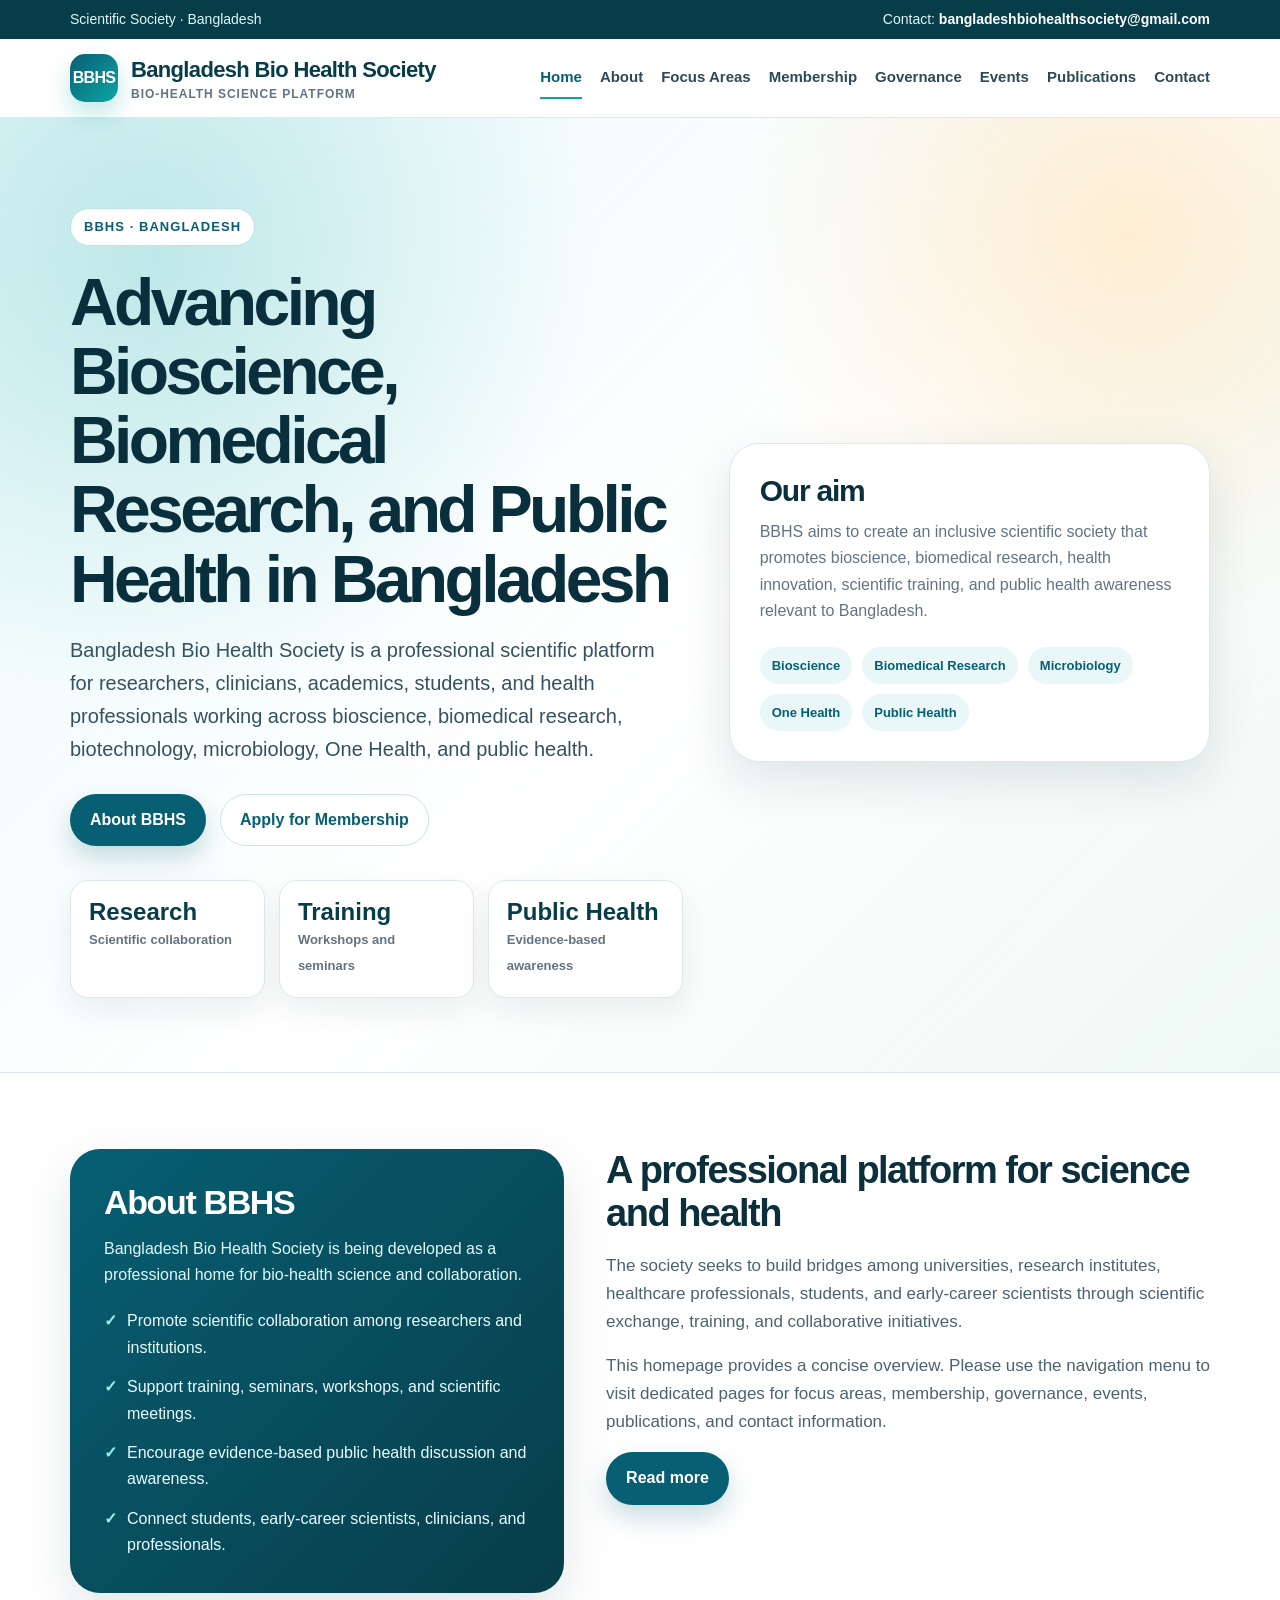
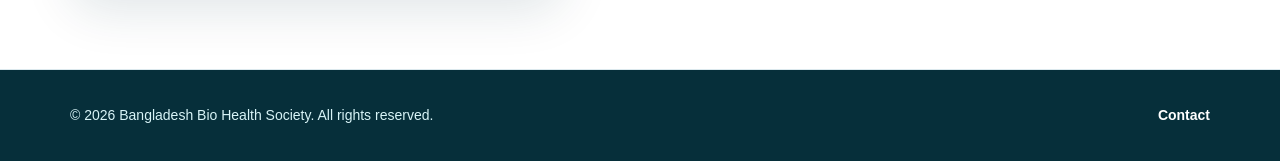
==== index.html @ dd55feea "Update index.html" ====
<!doctype html>
<html lang="en">
<head>
  <meta charset="utf-8">
  <meta name="viewport" content="width=device-width, initial-scale=1">
  <meta name="google-site-verification" content="JIqV328DRq_LT47KMx-2oBVfChodqlxEiTCil3zM54I" />
  <title>Bangladesh Bio Health Society | BBHS</title>
  <meta name="description" content="Official website of Bangladesh Bio Health Society.">
  <link rel="canonical" href="https://www.bangladeshbiohealthsociety.org/">
  <link rel="stylesheet" href="style.css">
</head>
<body>
<div class="topbar">
  <div class="container">
    <div>Scientific Society · Bangladesh</div>
    <div>Contact: <a href="mailto:bangladeshbiohealthsociety@gmail.com">bangladeshbiohealthsociety@gmail.com</a></div>
  </div>
</div>
<header class="site-header">
  <div class="container nav">
    <a class="brand" href="index.html" aria-label="Bangladesh Bio Health Society home">
      <span class="brand-mark">BBHS</span>
      <span>Bangladesh Bio Health Society <small>Bio-health science platform</small></span>
    </a>
    <nav class="menu" aria-label="Main navigation">
      <a class="active" href="index.html">Home</a>
<a class="" href="about.html">About</a>
<a class="" href="focus.html">Focus Areas</a>
<a class="" href="membership.html">Membership</a>
<a class="" href="governance.html">Governance</a>
<a class="" href="events.html">Events</a>
<a class="" href="publications.html">Publications</a>
<a class="" href="contact.html">Contact</a>
    </nav>
  </div>
</header>
<main>
  <section class="hero">
    <div class="container hero-grid">
      <div>
        <span class="eyebrow">BBHS · Bangladesh</span>
        <h1>Advancing Bioscience, Biomedical Research, and Public Health in Bangladesh</h1>
        <p class="lead">Bangladesh Bio Health Society is a professional scientific platform for researchers, clinicians, academics, students, and health professionals working across bioscience, biomedical research, biotechnology, microbiology, One Health, and public health.</p>
        <div class="btn-row">
          <a class="btn btn-primary" href="about.html">About BBHS</a>
          <a class="btn btn-light" href="membership.html">Apply for Membership</a>
        </div>
        <div class="stats">
          <div class="stat"><strong>Research</strong><span>Scientific collaboration</span></div>
          <div class="stat"><strong>Training</strong><span>Workshops and seminars</span></div>
          <div class="stat"><strong>Public Health</strong><span>Evidence-based awareness</span></div>
        </div>
      </div>
      <aside class="hero-card">
        <h2>Our aim</h2>
        <p>BBHS aims to create an inclusive scientific society that promotes bioscience, biomedical research, health innovation, scientific training, and public health awareness relevant to Bangladesh.</p>
        <div class="pill-row">
          <span class="pill">Bioscience</span><span class="pill">Biomedical Research</span><span class="pill">Microbiology</span><span class="pill">One Health</span><span class="pill">Public Health</span>
        </div>
      </aside>
    </div>
  </section>
  <section class="about-band">
    <div class="container about-grid">
      <div class="panel">
        <h2>About BBHS</h2>
        <p>Bangladesh Bio Health Society is being developed as a professional home for bio-health science and collaboration.</p>
        <ul class="checklist">
          <li>Promote scientific collaboration among researchers and institutions.</li>
          <li>Support training, seminars, workshops, and scientific meetings.</li>
          <li>Encourage evidence-based public health discussion and awareness.</li>
          <li>Connect students, early-career scientists, clinicians, and professionals.</li>
        </ul>
      </div>
      <div class="text-block">
        <h2>A professional platform for science and health</h2>
        <p>The society seeks to build bridges among universities, research institutes, healthcare professionals, students, and early-career scientists through scientific exchange, training, and collaborative initiatives.</p>
        <p>This homepage provides a concise overview. Please use the navigation menu to visit dedicated pages for focus areas, membership, governance, events, publications, and contact information.</p>
        <a class="btn btn-primary" href="about.html">Read more</a>
      </div>
    </div>
  </section>
</main>
<footer>
  <div class="container">
    <div>© 2026 Bangladesh Bio Health Society. All rights reserved.</div>
    <div><a href="contact.html">Contact</a></div>
  </div>
</footer>
</body>
</html>
---- style.css ----
/* Bangladesh Bio Health Society website */
:root{
  --primary:#075f73;
  --primary-dark:#073d49;
  --secondary:#0ea5a4;
  --accent:#f59e0b;
  --ink:#102333;
  --muted:#617483;
  --bg:#f5fafb;
  --white:#ffffff;
  --line:#dbe8ed;
  --shadow:0 18px 50px rgba(8,51,68,.12);
  --radius:22px;
}
*{box-sizing:border-box}
html{scroll-behavior:smooth}
body{
  margin:0;
  font-family:Arial, Helvetica, sans-serif;
  color:var(--ink);
  background:var(--bg);
  line-height:1.65;
}
a{color:inherit;text-decoration:none}
.container{width:min(1140px, calc(100% - 40px));margin:0 auto}
.topbar{background:var(--primary-dark);color:#dff8fa;padding:8px 0;font-size:14px}
.topbar .container{display:flex;justify-content:space-between;gap:16px;flex-wrap:wrap;align-items:center}
.topbar a{color:#fff;font-weight:700}
.site-header{position:sticky;top:0;z-index:20;background:rgba(255,255,255,.96);border-bottom:1px solid var(--line);backdrop-filter:blur(12px)}
.nav{min-height:78px;display:flex;align-items:center;justify-content:space-between;gap:22px}
.brand{display:flex;align-items:center;gap:13px;color:var(--primary-dark);font-weight:900;letter-spacing:-.03em;font-size:22px}
.brand-mark{width:48px;height:48px;border-radius:15px;background:linear-gradient(135deg,var(--primary),var(--secondary));color:#fff;display:grid;place-items:center;font-size:16px;box-shadow:0 12px 25px rgba(14,165,164,.26)}
.brand small{display:block;color:var(--muted);font-size:12px;text-transform:uppercase;letter-spacing:.08em;margin-top:-3px}
.menu{display:flex;gap:18px;font-weight:700;font-size:15px;color:#2d4a57;align-items:center;flex-wrap:wrap}
.menu a{padding:8px 0;border-bottom:2px solid transparent}
.menu a:hover,.menu a.active{color:var(--primary);border-color:var(--secondary)}
.hero{
  background:radial-gradient(circle at 12% 15%, rgba(14,165,164,.22), transparent 32%),
             radial-gradient(circle at 88% 12%, rgba(245,158,11,.18), transparent 28%),
             linear-gradient(135deg,#eaf9fb 0%, #ffffff 54%, #eef9f5 100%);
  padding:90px 0 74px;overflow:hidden
}
.hero-grid{display:grid;grid-template-columns:1.12fr .88fr;gap:46px;align-items:center}
.eyebrow{display:inline-flex;align-items:center;gap:8px;padding:7px 13px;background:#fff;border:1px solid #bde4e7;border-radius:999px;color:var(--primary);font-size:13px;font-weight:900;text-transform:uppercase;letter-spacing:.08em}
h1{margin:22px 0 20px;color:#082f3b;font-size:clamp(40px,5.7vw,66px);line-height:1.05;letter-spacing:-.055em}
.lead{color:#36515f;font-size:20px;max-width:760px;margin:0 0 28px}
.btn-row{display:flex;gap:14px;flex-wrap:wrap;margin-top:26px}
.btn{display:inline-flex;justify-content:center;align-items:center;gap:8px;border-radius:999px;padding:12px 19px;font-weight:900;border:1px solid transparent;transition:.18s ease;cursor:pointer}
.btn-primary{background:var(--primary);color:#fff;box-shadow:0 12px 26px rgba(11,95,115,.22)}
.btn-primary:hover{background:var(--primary-dark);transform:translateY(-1px)}
.btn-light{background:#fff;color:var(--primary);border-color:#c8e5eb}
.btn-light:hover{border-color:var(--primary);transform:translateY(-1px)}
.hero-card{background:#fff;border:1px solid var(--line);border-radius:30px;padding:30px;box-shadow:var(--shadow);position:relative}
.hero-card:before{content:"";position:absolute;inset:18px -16px -16px 18px;background:linear-gradient(135deg,rgba(14,165,164,.24),rgba(11,95,115,.08));border-radius:30px;z-index:-1}
.hero-card h2{margin:0 0 10px;color:#0b2f3b;font-size:30px;line-height:1.16;letter-spacing:-.04em}
.hero-card p{color:var(--muted);margin:0}
.stats{display:grid;grid-template-columns:repeat(3,1fr);gap:14px;margin-top:34px}
.stat{background:#fff;border:1px solid var(--line);border-radius:18px;padding:18px;box-shadow:0 12px 30px rgba(8,51,68,.08)}
.stat strong{display:block;color:var(--primary-dark);font-size:24px;line-height:1.1}
.stat span{color:var(--muted);font-size:13px;font-weight:700}
section{padding:76px 0}
.page-hero{background:linear-gradient(135deg,#eaf9fb 0%,#ffffff 62%,#eef9f5 100%);padding:62px 0 52px;border-bottom:1px solid var(--line)}
.page-hero h1{font-size:clamp(36px,5vw,58px);max-width:850px}
.page-hero p{font-size:19px;color:#405967;max-width:830px}
.section-title{max-width:800px;text-align:center;margin:0 auto 38px}
.section-title .label{color:var(--secondary);font-size:13px;font-weight:900;text-transform:uppercase;letter-spacing:.14em}
.section-title h2{color:#0b2f3b;margin:8px 0 12px;font-size:clamp(30px,4vw,46px);line-height:1.14;letter-spacing:-.04em}
.section-title p{color:var(--muted);font-size:18px;margin:0}
.cards{display:grid;grid-template-columns:repeat(3,1fr);gap:22px}
.card{background:#fff;border:1px solid var(--line);border-radius:var(--radius);padding:28px;box-shadow:0 14px 32px rgba(8,51,68,.07)}
.card h3{margin:0 0 10px;color:#0b3a49;font-size:22px}
.card p{color:var(--muted);margin:0 0 14px}
.about-band{background:#fff;border-top:1px solid var(--line);border-bottom:1px solid var(--line)}
.about-grid{display:grid;grid-template-columns:.9fr 1.1fr;gap:42px;align-items:start}
.panel{background:linear-gradient(135deg,var(--primary),var(--primary-dark));color:#fff;border-radius:30px;padding:34px;box-shadow:var(--shadow)}
.panel h2{margin:0 0 14px;font-size:34px;letter-spacing:-.04em;line-height:1.15}
.panel p{color:#e1f7fa;margin:0 0 20px}
.checklist{list-style:none;margin:0;padding:0;display:grid;gap:13px}
.checklist li{color:#eafcff;display:flex;gap:10px;align-items:flex-start}
.checklist li:before{content:"✓";color:#96f2e8;font-weight:900}
.text-block h2{color:#0b2f3b;font-size:38px;line-height:1.15;letter-spacing:-.04em;margin:0 0 16px}
.text-block p{color:#4b6370;font-size:17px;margin:0 0 16px}
.pill-row{display:flex;flex-wrap:wrap;gap:10px;margin-top:22px}
.pill{padding:8px 12px;border-radius:999px;background:#e9f7f8;color:var(--primary);font-weight:900;font-size:13px}
.table-wrap{overflow-x:auto;background:#fff;border:1px solid var(--line);border-radius:var(--radius);box-shadow:0 14px 32px rgba(8,51,68,.06)}
table{width:100%;border-collapse:collapse;min-width:720px}
th,td{text-align:left;padding:16px;border-bottom:1px solid var(--line);vertical-align:top}
th{background:#eef8fa;color:#0b3a49}
tr:last-child td{border-bottom:0}
.notice{background:#fff8e8;border:1px solid #f7d994;border-radius:18px;padding:18px;color:#63440b}
.contact-grid{display:grid;grid-template-columns:1fr 1fr;gap:24px}
.contact-box{background:#fff;border:1px solid var(--line);border-radius:24px;padding:30px;box-shadow:0 12px 28px rgba(8,51,68,.06)}
.contact-box h3{margin:0 0 12px;color:#0b3a49;font-size:24px}
.contact-box p{color:var(--muted);margin:0 0 16px}
.contact-item{padding:14px 0;border-bottom:1px solid var(--line)}
.contact-item:last-child{border-bottom:0}
.contact-item strong{display:block;color:#0b2f3b}
.contact-item span,.contact-item a{color:var(--muted)}
.form-card{background:#fff;border:1px solid var(--line);border-radius:28px;box-shadow:var(--shadow);padding:30px}
.form-grid{display:grid;grid-template-columns:1fr 1fr;gap:18px}
.form-group{display:flex;flex-direction:column;gap:7px}
.form-group.full{grid-column:1 / -1}
label{font-weight:800;color:#0b3a49;font-size:14px}
input,select,textarea{width:100%;border:1px solid #cfe0e6;border-radius:14px;padding:13px 14px;font:inherit;color:var(--ink);background:#fff;outline:none}
input:focus,select:focus,textarea:focus{border-color:var(--secondary);box-shadow:0 0 0 4px rgba(14,165,164,.12)}
textarea{min-height:130px;resize:vertical}
.help-text{font-size:13px;color:var(--muted);margin-top:12px}
footer{background:#062f3a;color:#d8f4f7;padding:34px 0;font-size:14px}
footer .container{display:flex;justify-content:space-between;align-items:center;flex-wrap:wrap;gap:18px}
footer a{color:#fff;font-weight:700}
@media(max-width:980px){.hero-grid,.about-grid,.contact-grid{grid-template-columns:1fr}.cards{grid-template-columns:1fr 1fr}.menu{display:none}}
@media(max-width:640px){.container{width:min(100% - 28px,1140px)}.hero{padding:64px 0 50px}.stats,.cards,.form-grid{grid-template-columns:1fr}.form-group.full{grid-column:auto}h1{font-size:38px}.lead{font-size:17px}}
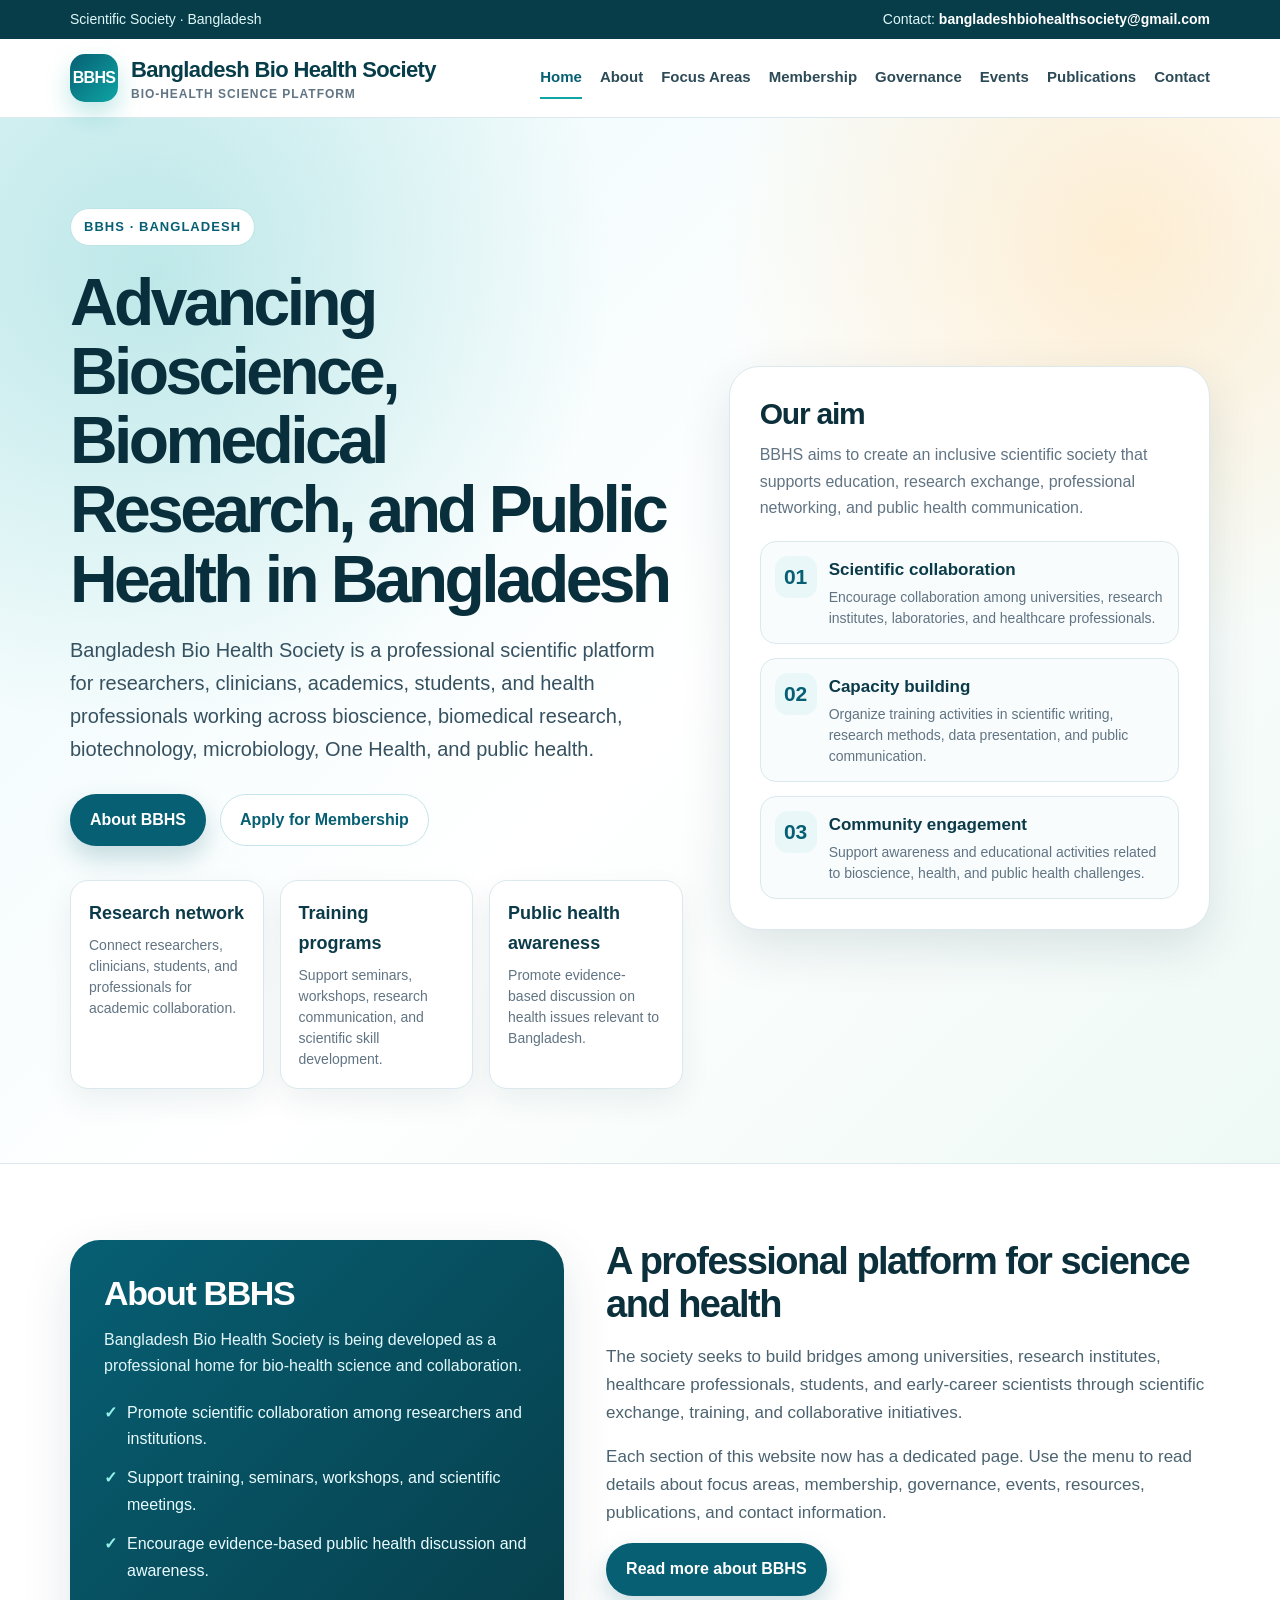
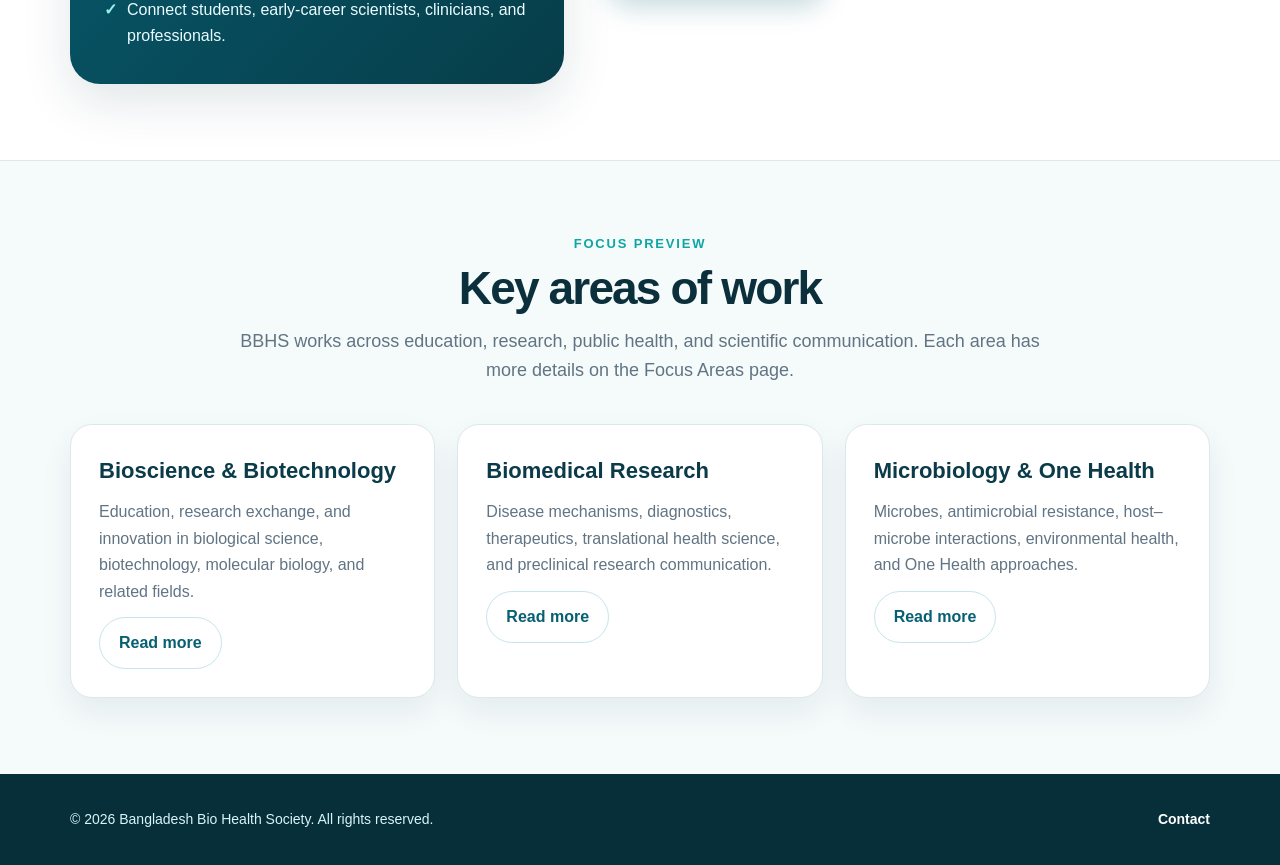
==== commit 2c67ea3d: "Add files via upload" ====
--- a/index.html
+++ b/index.html
@@ -3,7 +3,6 @@
 <head>
   <meta charset="utf-8">
   <meta name="viewport" content="width=device-width, initial-scale=1">
-  <meta name="google-site-verification" content="JIqV328DRq_LT47KMx-2oBVfChodqlxEiTCil3zM54I" />
   <title>Bangladesh Bio Health Society | BBHS</title>
   <meta name="description" content="Official website of Bangladesh Bio Health Society.">
   <link rel="canonical" href="https://www.bangladeshbiohealthsociety.org/">
@@ -45,21 +44,24 @@
           <a class="btn btn-primary" href="about.html">About BBHS</a>
           <a class="btn btn-light" href="membership.html">Apply for Membership</a>
         </div>
-        <div class="stats">
-          <div class="stat"><strong>Research</strong><span>Scientific collaboration</span></div>
-          <div class="stat"><strong>Training</strong><span>Workshops and seminars</span></div>
-          <div class="stat"><strong>Public Health</strong><span>Evidence-based awareness</span></div>
+        <div class="hero-bottom-strip">
+          <div class="mini-card"><h3>Research network</h3><p>Connect researchers, clinicians, students, and professionals for academic collaboration.</p></div>
+          <div class="mini-card"><h3>Training programs</h3><p>Support seminars, workshops, research communication, and scientific skill development.</p></div>
+          <div class="mini-card"><h3>Public health awareness</h3><p>Promote evidence-based discussion on health issues relevant to Bangladesh.</p></div>
         </div>
       </div>
       <aside class="hero-card">
         <h2>Our aim</h2>
-        <p>BBHS aims to create an inclusive scientific society that promotes bioscience, biomedical research, health innovation, scientific training, and public health awareness relevant to Bangladesh.</p>
-        <div class="pill-row">
-          <span class="pill">Bioscience</span><span class="pill">Biomedical Research</span><span class="pill">Microbiology</span><span class="pill">One Health</span><span class="pill">Public Health</span>
+        <p>BBHS aims to create an inclusive scientific society that supports education, research exchange, professional networking, and public health communication.</p>
+        <div class="function-list">
+          <div class="function-item"><div class="function-icon">01</div><div><h3>Scientific collaboration</h3><p>Encourage collaboration among universities, research institutes, laboratories, and healthcare professionals.</p></div></div>
+          <div class="function-item"><div class="function-icon">02</div><div><h3>Capacity building</h3><p>Organize training activities in scientific writing, research methods, data presentation, and public communication.</p></div></div>
+          <div class="function-item"><div class="function-icon">03</div><div><h3>Community engagement</h3><p>Support awareness and educational activities related to bioscience, health, and public health challenges.</p></div></div>
         </div>
       </aside>
     </div>
   </section>
+
   <section class="about-band">
     <div class="container about-grid">
       <div class="panel">
@@ -75,8 +77,23 @@
       <div class="text-block">
         <h2>A professional platform for science and health</h2>
         <p>The society seeks to build bridges among universities, research institutes, healthcare professionals, students, and early-career scientists through scientific exchange, training, and collaborative initiatives.</p>
-        <p>This homepage provides a concise overview. Please use the navigation menu to visit dedicated pages for focus areas, membership, governance, events, publications, and contact information.</p>
-        <a class="btn btn-primary" href="about.html">Read more</a>
+        <p>Each section of this website now has a dedicated page. Use the menu to read details about focus areas, membership, governance, events, resources, publications, and contact information.</p>
+        <a class="btn btn-primary" href="about.html">Read more about BBHS</a>
+      </div>
+    </div>
+  </section>
+
+  <section class="home-focus">
+    <div class="container">
+      <div class="section-title">
+        <div class="label">Focus preview</div>
+        <h2>Key areas of work</h2>
+        <p>BBHS works across education, research, public health, and scientific communication. Each area has more details on the Focus Areas page.</p>
+      </div>
+      <div class="cards">
+        <article class="card"><h3>Bioscience & Biotechnology</h3><p>Education, research exchange, and innovation in biological science, biotechnology, molecular biology, and related fields.</p><a class="btn btn-light" href="focus.html#bioscience">Read more</a></article>
+        <article class="card"><h3>Biomedical Research</h3><p>Disease mechanisms, diagnostics, therapeutics, translational health science, and preclinical research communication.</p><a class="btn btn-light" href="focus.html#biomedical">Read more</a></article>
+        <article class="card"><h3>Microbiology & One Health</h3><p>Microbes, antimicrobial resistance, host–microbe interactions, environmental health, and One Health approaches.</p><a class="btn btn-light" href="focus.html#microbiology">Read more</a></article>
       </div>
     </div>
   </section>
@@ -88,4 +105,4 @@
   </div>
 </footer>
 </body>
-</html>
+</html>
--- a/style.css
+++ b/style.css
@@ -110,3 +110,28 @@
 footer a{color:#fff;font-weight:700}
 @media(max-width:980px){.hero-grid,.about-grid,.contact-grid{grid-template-columns:1fr}.cards{grid-template-columns:1fr 1fr}.menu{display:none}}
 @media(max-width:640px){.container{width:min(100% - 28px,1140px)}.hero{padding:64px 0 50px}.stats,.cards,.form-grid{grid-template-columns:1fr}.form-group.full{grid-column:auto}h1{font-size:38px}.lead{font-size:17px}}
+
+.card a.btn{margin-top:12px;}
+
+
+/* Refined BBHS layout updates */
+.hero-card .function-list{display:grid;gap:14px;margin-top:20px}
+.function-item{display:grid;grid-template-columns:42px 1fr;gap:12px;align-items:start;padding:14px;border:1px solid var(--line);background:#f8fcfd;border-radius:16px}
+.function-icon{width:42px;height:42px;border-radius:13px;display:grid;place-items:center;background:#e9f7f8;color:var(--primary);font-size:21px;font-weight:900}
+.function-item h3{margin:0 0 3px;color:#0b3a49;font-size:17px}
+.function-item p{margin:0;color:var(--muted);font-size:14px;line-height:1.5}
+.home-focus{padding-top:72px}
+.detail-section{background:#fff;border:1px solid var(--line);border-radius:28px;padding:34px;margin-bottom:24px;box-shadow:0 14px 32px rgba(8,51,68,.06)}
+.detail-section h2{margin:0 0 12px;color:#0b2f3b;font-size:32px;line-height:1.15;letter-spacing:-.03em}
+.detail-section p{color:#4b6370;font-size:17px;margin:0 0 14px}
+.detail-list{margin:14px 0 0;padding-left:20px;color:#4b6370}
+.detail-list li{margin:7px 0}
+.card .btn{margin-top:18px}
+.card p:last-of-type{margin-bottom:0}
+.publication-detail-grid{display:grid;grid-template-columns:1fr;gap:24px}
+.journal-note{background:#eef8fa;border:1px solid #cde8ee;border-radius:18px;padding:18px;color:#2f5360}
+.hero-bottom-strip{margin-top:34px;display:grid;grid-template-columns:repeat(3,1fr);gap:16px}
+.hero-bottom-strip .mini-card{background:#fff;border:1px solid var(--line);border-radius:18px;padding:18px;box-shadow:0 12px 30px rgba(8,51,68,.07)}
+.hero-bottom-strip h3{margin:0 0 6px;color:#0b3a49;font-size:18px}
+.hero-bottom-strip p{margin:0;color:var(--muted);font-size:14px;line-height:1.5}
+@media(max-width:900px){.hero-bottom-strip{grid-template-columns:1fr}.function-item{grid-template-columns:1fr}}
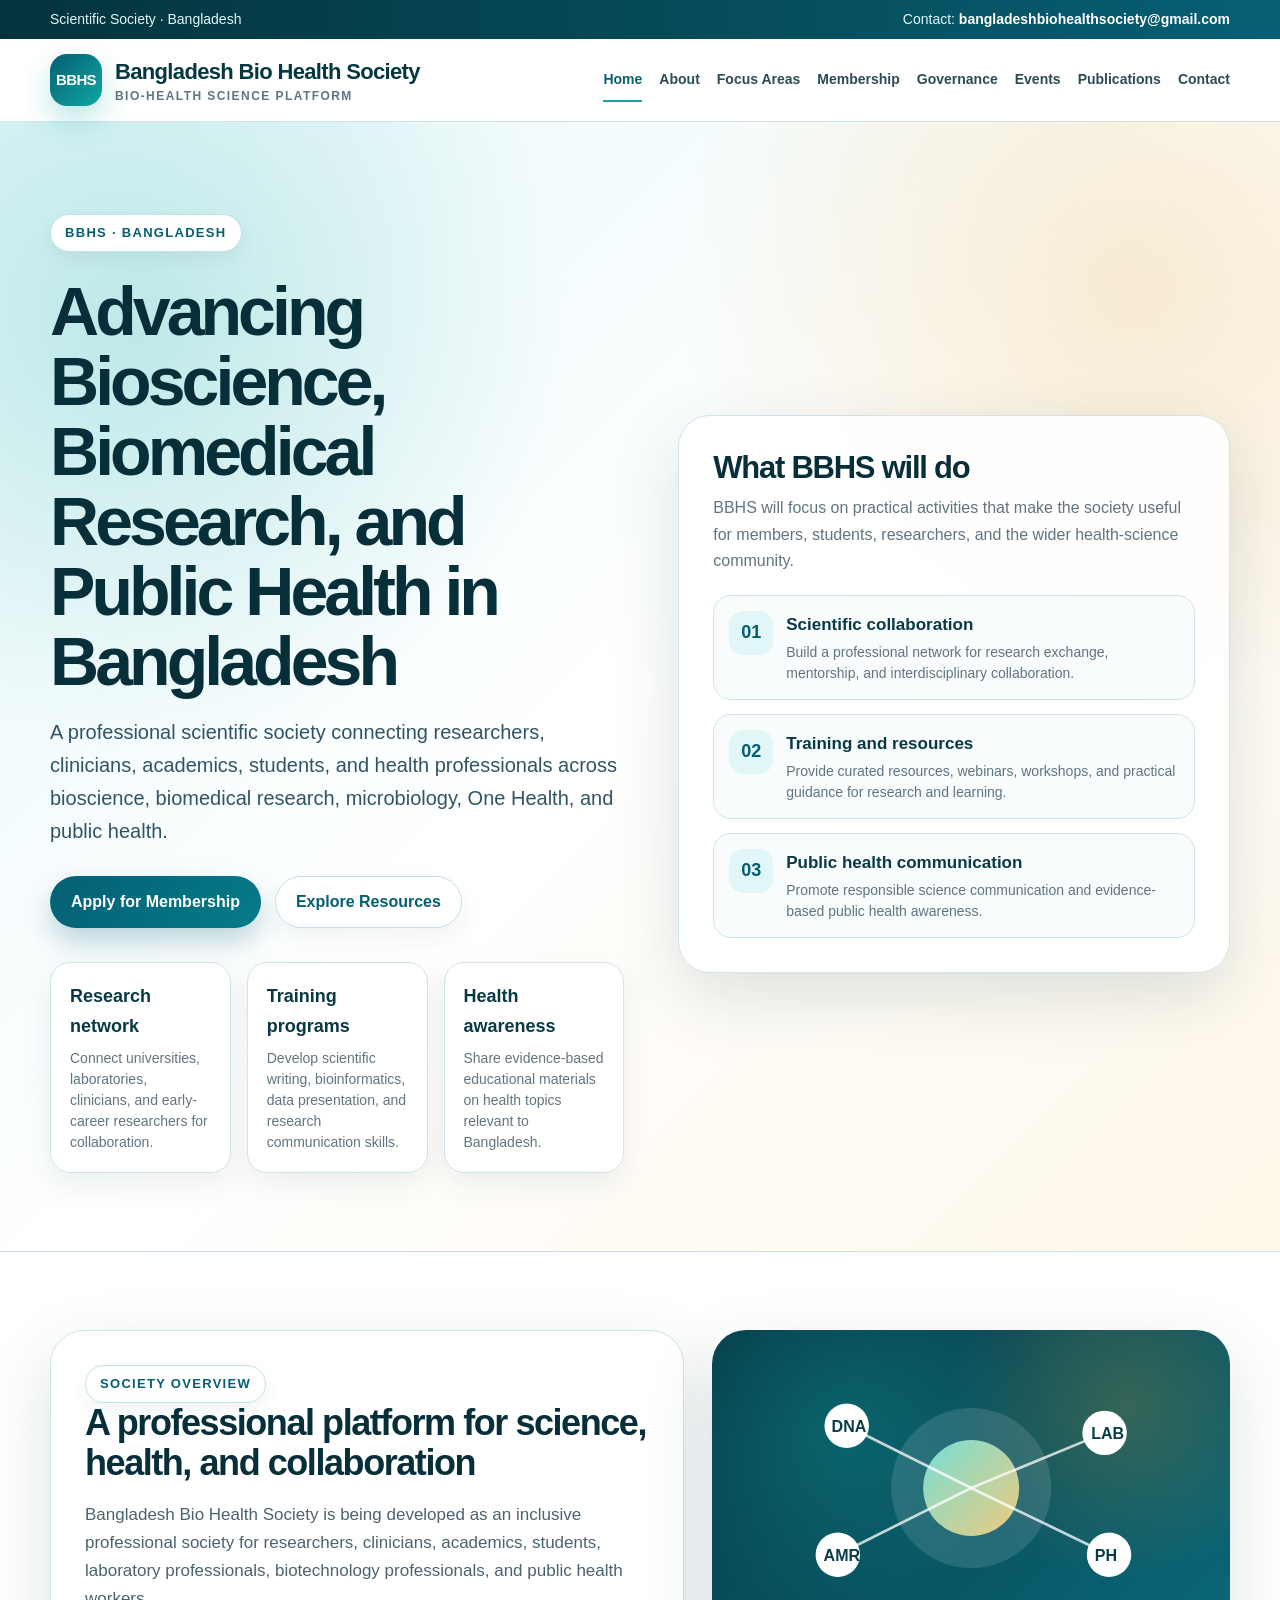
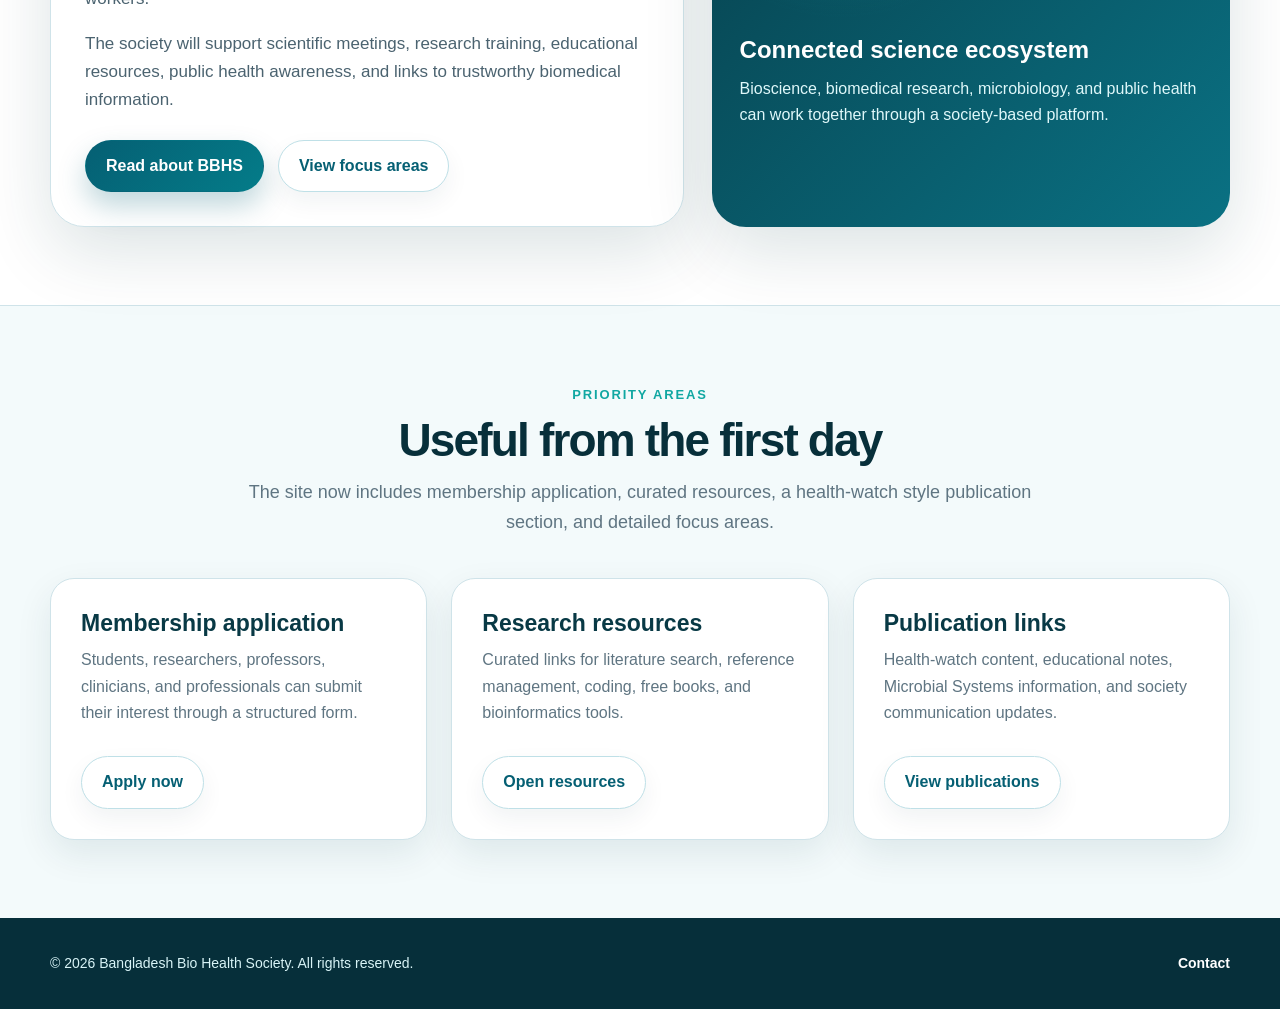
==== commit b5146139: "Add files via upload" ====
--- a/index.html
+++ b/index.html
@@ -39,61 +39,83 @@
       <div>
         <span class="eyebrow">BBHS · Bangladesh</span>
         <h1>Advancing Bioscience, Biomedical Research, and Public Health in Bangladesh</h1>
-        <p class="lead">Bangladesh Bio Health Society is a professional scientific platform for researchers, clinicians, academics, students, and health professionals working across bioscience, biomedical research, biotechnology, microbiology, One Health, and public health.</p>
+        <p class="lead">A professional scientific society connecting researchers, clinicians, academics, students, and health professionals across bioscience, biomedical research, microbiology, One Health, and public health.</p>
         <div class="btn-row">
-          <a class="btn btn-primary" href="about.html">About BBHS</a>
-          <a class="btn btn-light" href="membership.html">Apply for Membership</a>
+          <a class="btn btn-primary" href="membership.html">Apply for Membership</a>
+          <a class="btn btn-light" href="resources.html">Explore Resources</a>
         </div>
         <div class="hero-bottom-strip">
-          <div class="mini-card"><h3>Research network</h3><p>Connect researchers, clinicians, students, and professionals for academic collaboration.</p></div>
-          <div class="mini-card"><h3>Training programs</h3><p>Support seminars, workshops, research communication, and scientific skill development.</p></div>
-          <div class="mini-card"><h3>Public health awareness</h3><p>Promote evidence-based discussion on health issues relevant to Bangladesh.</p></div>
+          <div class="mini-card"><h3>Research network</h3><p>Connect universities, laboratories, clinicians, and early-career researchers for collaboration.</p></div>
+          <div class="mini-card"><h3>Training programs</h3><p>Develop scientific writing, bioinformatics, data presentation, and research communication skills.</p></div>
+          <div class="mini-card"><h3>Health awareness</h3><p>Share evidence-based educational materials on health topics relevant to Bangladesh.</p></div>
         </div>
       </div>
       <aside class="hero-card">
-        <h2>Our aim</h2>
-        <p>BBHS aims to create an inclusive scientific society that supports education, research exchange, professional networking, and public health communication.</p>
+        <h2>What BBHS will do</h2>
+        <p>BBHS will focus on practical activities that make the society useful for members, students, researchers, and the wider health-science community.</p>
         <div class="function-list">
-          <div class="function-item"><div class="function-icon">01</div><div><h3>Scientific collaboration</h3><p>Encourage collaboration among universities, research institutes, laboratories, and healthcare professionals.</p></div></div>
-          <div class="function-item"><div class="function-icon">02</div><div><h3>Capacity building</h3><p>Organize training activities in scientific writing, research methods, data presentation, and public communication.</p></div></div>
-          <div class="function-item"><div class="function-icon">03</div><div><h3>Community engagement</h3><p>Support awareness and educational activities related to bioscience, health, and public health challenges.</p></div></div>
+          <div class="function-item"><div class="function-icon">01</div><div><h3>Scientific collaboration</h3><p>Build a professional network for research exchange, mentorship, and interdisciplinary collaboration.</p></div></div>
+          <div class="function-item"><div class="function-icon">02</div><div><h3>Training and resources</h3><p>Provide curated resources, webinars, workshops, and practical guidance for research and learning.</p></div></div>
+          <div class="function-item"><div class="function-icon">03</div><div><h3>Public health communication</h3><p>Promote responsible science communication and evidence-based public health awareness.</p></div></div>
         </div>
       </aside>
     </div>
   </section>
 
   <section class="about-band">
-    <div class="container about-grid">
-      <div class="panel">
-        <h2>About BBHS</h2>
-        <p>Bangladesh Bio Health Society is being developed as a professional home for bio-health science and collaboration.</p>
-        <ul class="checklist">
-          <li>Promote scientific collaboration among researchers and institutions.</li>
-          <li>Support training, seminars, workshops, and scientific meetings.</li>
-          <li>Encourage evidence-based public health discussion and awareness.</li>
-          <li>Connect students, early-career scientists, clinicians, and professionals.</li>
-        </ul>
+    <div class="container feature-grid">
+      <div class="feature-card">
+        <span class="eyebrow">Society overview</span>
+        <h2>A professional platform for science, health, and collaboration</h2>
+        <p>Bangladesh Bio Health Society is being developed as an inclusive professional society for researchers, clinicians, academics, students, laboratory professionals, biotechnology professionals, and public health workers.</p>
+        <p>The society will support scientific meetings, research training, educational resources, public health awareness, and links to trustworthy biomedical information.</p>
+        <div class="btn-row">
+          <a class="btn btn-primary" href="about.html">Read about BBHS</a>
+          <a class="btn btn-light" href="focus.html">View focus areas</a>
+        </div>
       </div>
-      <div class="text-block">
-        <h2>A professional platform for science and health</h2>
-        <p>The society seeks to build bridges among universities, research institutes, healthcare professionals, students, and early-career scientists through scientific exchange, training, and collaborative initiatives.</p>
-        <p>Each section of this website now has a dedicated page. Use the menu to read details about focus areas, membership, governance, events, resources, publications, and contact information.</p>
-        <a class="btn btn-primary" href="about.html">Read more about BBHS</a>
+      <div class="visual-card" aria-label="Scientific illustration">
+        <svg viewBox="0 0 520 280" role="img" aria-label="Scientific network illustration">
+          <defs>
+            <linearGradient id="g1" x1="0" x2="1" y1="0" y2="1">
+              <stop offset="0%" stop-color="#7de8df"/>
+              <stop offset="100%" stop-color="#ffd37d"/>
+            </linearGradient>
+          </defs>
+          <circle cx="260" cy="140" r="90" fill="rgba(255,255,255,.12)"/>
+          <circle cx="260" cy="140" r="54" fill="url(#g1)" opacity=".92"/>
+          <g stroke="rgba(255,255,255,.75)" stroke-width="3">
+            <line x1="260" y1="140" x2="120" y2="70"/>
+            <line x1="260" y1="140" x2="410" y2="78"/>
+            <line x1="260" y1="140" x2="110" y2="215"/>
+            <line x1="260" y1="140" x2="415" y2="215"/>
+          </g>
+          <g fill="#ffffff">
+            <circle cx="120" cy="70" r="25"/><circle cx="410" cy="78" r="25"/>
+            <circle cx="110" cy="215" r="25"/><circle cx="415" cy="215" r="25"/>
+          </g>
+          <g fill="#073d49" font-family="Arial" font-weight="700" font-size="18">
+            <text x="103" y="77">DNA</text><text x="395" y="85">LAB</text>
+            <text x="94" y="222">AMR</text><text x="399" y="222">PH</text>
+          </g>
+        </svg>
+        <h3>Connected science ecosystem</h3>
+        <p>Bioscience, biomedical research, microbiology, and public health can work together through a society-based platform.</p>
       </div>
     </div>
   </section>
 
-  <section class="home-focus">
+  <section>
     <div class="container">
       <div class="section-title">
-        <div class="label">Focus preview</div>
-        <h2>Key areas of work</h2>
-        <p>BBHS works across education, research, public health, and scientific communication. Each area has more details on the Focus Areas page.</p>
+        <div class="label">Priority areas</div>
+        <h2>Useful from the first day</h2>
+        <p>The site now includes membership application, curated resources, a health-watch style publication section, and detailed focus areas.</p>
       </div>
       <div class="cards">
-        <article class="card"><h3>Bioscience & Biotechnology</h3><p>Education, research exchange, and innovation in biological science, biotechnology, molecular biology, and related fields.</p><a class="btn btn-light" href="focus.html#bioscience">Read more</a></article>
-        <article class="card"><h3>Biomedical Research</h3><p>Disease mechanisms, diagnostics, therapeutics, translational health science, and preclinical research communication.</p><a class="btn btn-light" href="focus.html#biomedical">Read more</a></article>
-        <article class="card"><h3>Microbiology & One Health</h3><p>Microbes, antimicrobial resistance, host–microbe interactions, environmental health, and One Health approaches.</p><a class="btn btn-light" href="focus.html#microbiology">Read more</a></article>
+        <article class="card"><h3>Membership application</h3><p>Students, researchers, professors, clinicians, and professionals can submit their interest through a structured form.</p><a class="btn btn-light" href="membership.html">Apply now</a></article>
+        <article class="card"><h3>Research resources</h3><p>Curated links for literature search, reference management, coding, free books, and bioinformatics tools.</p><a class="btn btn-light" href="resources.html">Open resources</a></article>
+        <article class="card"><h3>Publication links</h3><p>Health-watch content, educational notes, Microbial Systems information, and society communication updates.</p><a class="btn btn-light" href="publications.html">View publications</a></article>
       </div>
     </div>
   </section>
--- a/style.css
+++ b/style.css
@@ -1,16 +1,22 @@
-/* Bangladesh Bio Health Society website */
+/* Bangladesh Bio Health Society - Premium website system */
 :root{
-  --primary:#075f73;
-  --primary-dark:#073d49;
-  --secondary:#0ea5a4;
-  --accent:#f59e0b;
-  --ink:#102333;
-  --muted:#617483;
-  --bg:#f5fafb;
+  --primary:#055f73;
+  --primary-2:#047c89;
+  --primary-dark:#053742;
+  --secondary:#10a7a2;
+  --teal-soft:#e8f8f8;
+  --gold:#d89b24;
+  --gold-soft:#fff4dc;
+  --ink:#072f3a;
+  --ink-2:#173f4c;
+  --muted:#5f7582;
+  --bg:#f3fafb;
   --white:#ffffff;
-  --line:#dbe8ed;
-  --shadow:0 18px 50px rgba(8,51,68,.12);
-  --radius:22px;
+  --line:#cfe3e9;
+  --line-soft:#e7f0f3;
+  --shadow:0 24px 70px rgba(5,55,66,.14);
+  --shadow-soft:0 14px 36px rgba(5,55,66,.09);
+  --radius:24px;
 }
 *{box-sizing:border-box}
 html{scroll-behavior:smooth}
@@ -20,83 +26,158 @@
   color:var(--ink);
   background:var(--bg);
   line-height:1.65;
+  text-rendering:optimizeLegibility;
 }
 a{color:inherit;text-decoration:none}
-.container{width:min(1140px, calc(100% - 40px));margin:0 auto}
-.topbar{background:var(--primary-dark);color:#dff8fa;padding:8px 0;font-size:14px}
+.container{width:min(1180px, calc(100% - 42px));margin:0 auto}
+.topbar{
+  background:linear-gradient(90deg,#04333d,#075f73);
+  color:#dff8fa;
+  padding:8px 0;
+  font-size:14px;
+}
 .topbar .container{display:flex;justify-content:space-between;gap:16px;flex-wrap:wrap;align-items:center}
-.topbar a{color:#fff;font-weight:700}
-.site-header{position:sticky;top:0;z-index:20;background:rgba(255,255,255,.96);border-bottom:1px solid var(--line);backdrop-filter:blur(12px)}
-.nav{min-height:78px;display:flex;align-items:center;justify-content:space-between;gap:22px}
+.topbar a{color:#fff;font-weight:800}
+.site-header{
+  position:sticky;
+  top:0;
+  z-index:20;
+  background:rgba(255,255,255,.97);
+  border-bottom:1px solid var(--line);
+  backdrop-filter:blur(16px);
+}
+.nav{min-height:82px;display:flex;align-items:center;justify-content:space-between;gap:22px}
 .brand{display:flex;align-items:center;gap:13px;color:var(--primary-dark);font-weight:900;letter-spacing:-.03em;font-size:22px}
-.brand-mark{width:48px;height:48px;border-radius:15px;background:linear-gradient(135deg,var(--primary),var(--secondary));color:#fff;display:grid;place-items:center;font-size:16px;box-shadow:0 12px 25px rgba(14,165,164,.26)}
-.brand small{display:block;color:var(--muted);font-size:12px;text-transform:uppercase;letter-spacing:.08em;margin-top:-3px}
-.menu{display:flex;gap:18px;font-weight:700;font-size:15px;color:#2d4a57;align-items:center;flex-wrap:wrap}
-.menu a{padding:8px 0;border-bottom:2px solid transparent}
+.brand-mark{
+  width:52px;height:52px;border-radius:17px;
+  background:linear-gradient(135deg,var(--primary),var(--secondary));
+  color:#fff;display:grid;place-items:center;font-size:15px;
+  box-shadow:0 14px 30px rgba(16,167,162,.28);
+}
+.brand small{display:block;color:var(--muted);font-size:12px;text-transform:uppercase;letter-spacing:.12em;margin-top:-3px}
+.menu{display:flex;gap:17px;font-weight:800;font-size:14px;color:#2b4b58;align-items:center;flex-wrap:wrap}
+.menu a{padding:9px 0;border-bottom:2px solid transparent}
 .menu a:hover,.menu a.active{color:var(--primary);border-color:var(--secondary)}
 .hero{
-  background:radial-gradient(circle at 12% 15%, rgba(14,165,164,.22), transparent 32%),
-             radial-gradient(circle at 88% 12%, rgba(245,158,11,.18), transparent 28%),
-             linear-gradient(135deg,#eaf9fb 0%, #ffffff 54%, #eef9f5 100%);
-  padding:90px 0 74px;overflow:hidden
-}
-.hero-grid{display:grid;grid-template-columns:1.12fr .88fr;gap:46px;align-items:center}
-.eyebrow{display:inline-flex;align-items:center;gap:8px;padding:7px 13px;background:#fff;border:1px solid #bde4e7;border-radius:999px;color:var(--primary);font-size:13px;font-weight:900;text-transform:uppercase;letter-spacing:.08em}
-h1{margin:22px 0 20px;color:#082f3b;font-size:clamp(40px,5.7vw,66px);line-height:1.05;letter-spacing:-.055em}
-.lead{color:#36515f;font-size:20px;max-width:760px;margin:0 0 28px}
+  background:
+    radial-gradient(circle at 11% 18%, rgba(16,167,162,.22), transparent 29%),
+    radial-gradient(circle at 88% 14%, rgba(216,155,36,.20), transparent 30%),
+    linear-gradient(135deg,#e7f8fa 0%, #ffffff 50%, #fff8ea 100%);
+  padding:92px 0 78px;
+  overflow:hidden;
+}
+.hero-grid{display:grid;grid-template-columns:1.02fr .98fr;gap:54px;align-items:center}
+.eyebrow{
+  display:inline-flex;align-items:center;gap:8px;padding:7px 14px;background:#fff;
+  border:1px solid #bde5e8;border-radius:999px;color:var(--primary);
+  font-size:13px;font-weight:900;text-transform:uppercase;letter-spacing:.1em;
+  box-shadow:0 8px 18px rgba(5,55,66,.06);
+}
+h1{margin:24px 0 20px;color:var(--ink);font-size:clamp(42px,5.6vw,68px);line-height:1.03;letter-spacing:-.058em}
+.lead{color:#315464;font-size:20px;max-width:760px;margin:0 0 28px}
 .btn-row{display:flex;gap:14px;flex-wrap:wrap;margin-top:26px}
-.btn{display:inline-flex;justify-content:center;align-items:center;gap:8px;border-radius:999px;padding:12px 19px;font-weight:900;border:1px solid transparent;transition:.18s ease;cursor:pointer}
-.btn-primary{background:var(--primary);color:#fff;box-shadow:0 12px 26px rgba(11,95,115,.22)}
-.btn-primary:hover{background:var(--primary-dark);transform:translateY(-1px)}
-.btn-light{background:#fff;color:var(--primary);border-color:#c8e5eb}
+.btn{
+  display:inline-flex;justify-content:center;align-items:center;gap:8px;border-radius:999px;
+  padding:12px 20px;font-weight:900;border:1px solid transparent;transition:.18s ease;cursor:pointer;
+}
+.btn-primary{background:linear-gradient(135deg,var(--primary),var(--primary-2));color:#fff;box-shadow:0 14px 28px rgba(5,95,115,.25)}
+.btn-primary:hover{background:linear-gradient(135deg,var(--primary-dark),var(--primary));transform:translateY(-1px)}
+.btn-light{background:#fff;color:var(--primary);border-color:#bfe0e7;box-shadow:0 10px 24px rgba(5,55,66,.06)}
 .btn-light:hover{border-color:var(--primary);transform:translateY(-1px)}
-.hero-card{background:#fff;border:1px solid var(--line);border-radius:30px;padding:30px;box-shadow:var(--shadow);position:relative}
-.hero-card:before{content:"";position:absolute;inset:18px -16px -16px 18px;background:linear-gradient(135deg,rgba(14,165,164,.24),rgba(11,95,115,.08));border-radius:30px;z-index:-1}
-.hero-card h2{margin:0 0 10px;color:#0b2f3b;font-size:30px;line-height:1.16;letter-spacing:-.04em}
+.hero-card{
+  background:rgba(255,255,255,.92);
+  border:1px solid var(--line);
+  border-radius:32px;
+  padding:34px;
+  box-shadow:var(--shadow);
+  position:relative;
+}
+.hero-card:before{
+  content:"";
+  position:absolute;
+  inset:18px -18px -18px 18px;
+  background:linear-gradient(135deg,rgba(16,167,162,.24),rgba(216,155,36,.12));
+  border-radius:32px;
+  z-index:-1;
+}
+.hero-card h2{margin:0 0 10px;color:var(--ink);font-size:31px;line-height:1.15;letter-spacing:-.04em}
 .hero-card p{color:var(--muted);margin:0}
-.stats{display:grid;grid-template-columns:repeat(3,1fr);gap:14px;margin-top:34px}
-.stat{background:#fff;border:1px solid var(--line);border-radius:18px;padding:18px;box-shadow:0 12px 30px rgba(8,51,68,.08)}
-.stat strong{display:block;color:var(--primary-dark);font-size:24px;line-height:1.1}
-.stat span{color:var(--muted);font-size:13px;font-weight:700}
-section{padding:76px 0}
-.page-hero{background:linear-gradient(135deg,#eaf9fb 0%,#ffffff 62%,#eef9f5 100%);padding:62px 0 52px;border-bottom:1px solid var(--line)}
-.page-hero h1{font-size:clamp(36px,5vw,58px);max-width:850px}
-.page-hero p{font-size:19px;color:#405967;max-width:830px}
-.section-title{max-width:800px;text-align:center;margin:0 auto 38px}
+.function-list{display:grid;gap:14px;margin-top:20px}
+.function-item{
+  display:grid;grid-template-columns:44px 1fr;gap:13px;align-items:start;
+  padding:15px;border:1px solid var(--line);background:#f8fcfd;border-radius:18px;
+}
+.function-icon{
+  width:44px;height:44px;border-radius:14px;display:grid;place-items:center;
+  background:#e1f6f6;color:var(--primary);font-size:18px;font-weight:900;
+}
+.function-item h3{margin:0 0 3px;color:#083945;font-size:17px}
+.function-item p{margin:0;color:var(--muted);font-size:14px;line-height:1.5}
+.hero-bottom-strip{margin-top:34px;display:grid;grid-template-columns:repeat(3,1fr);gap:16px}
+.mini-card{
+  background:rgba(255,255,255,.88);border:1px solid var(--line);border-radius:20px;padding:19px;
+  box-shadow:0 12px 30px rgba(5,55,66,.08);
+}
+.mini-card h3{margin:0 0 7px;color:#083945;font-size:18px}
+.mini-card p{margin:0;color:var(--muted);font-size:14px;line-height:1.5}
+section{padding:78px 0}
+.page-hero{
+  background:linear-gradient(135deg,#eaf9fb 0%,#ffffff 60%,#fff7e7 100%);
+  padding:70px 0 58px;
+  border-bottom:1px solid var(--line);
+}
+.page-hero h1{font-size:clamp(38px,5vw,60px);max-width:920px}
+.page-hero p{font-size:19px;color:#405967;max-width:900px}
+.section-title{max-width:820px;text-align:center;margin:0 auto 40px}
 .section-title .label{color:var(--secondary);font-size:13px;font-weight:900;text-transform:uppercase;letter-spacing:.14em}
-.section-title h2{color:#0b2f3b;margin:8px 0 12px;font-size:clamp(30px,4vw,46px);line-height:1.14;letter-spacing:-.04em}
+.section-title h2{color:var(--ink);margin:8px 0 12px;font-size:clamp(30px,4vw,46px);line-height:1.14;letter-spacing:-.04em}
 .section-title p{color:var(--muted);font-size:18px;margin:0}
-.cards{display:grid;grid-template-columns:repeat(3,1fr);gap:22px}
-.card{background:#fff;border:1px solid var(--line);border-radius:var(--radius);padding:28px;box-shadow:0 14px 32px rgba(8,51,68,.07)}
-.card h3{margin:0 0 10px;color:#0b3a49;font-size:22px}
+.cards{display:grid;grid-template-columns:repeat(3,1fr);gap:24px}
+.card{
+  background:#fff;border:1px solid var(--line);border-radius:var(--radius);padding:30px;
+  box-shadow:var(--shadow-soft);min-height:230px;
+}
+.card h3{margin:0 0 10px;color:#083945;font-size:23px;line-height:1.25}
 .card p{color:var(--muted);margin:0 0 14px}
+.card .btn{margin-top:16px}
 .about-band{background:#fff;border-top:1px solid var(--line);border-bottom:1px solid var(--line)}
-.about-grid{display:grid;grid-template-columns:.9fr 1.1fr;gap:42px;align-items:start}
-.panel{background:linear-gradient(135deg,var(--primary),var(--primary-dark));color:#fff;border-radius:30px;padding:34px;box-shadow:var(--shadow)}
+.about-grid{display:grid;grid-template-columns:.92fr 1.08fr;gap:42px;align-items:start}
+.panel{
+  background:linear-gradient(135deg,var(--primary),var(--primary-dark));
+  color:#fff;border-radius:32px;padding:36px;box-shadow:var(--shadow)
+}
 .panel h2{margin:0 0 14px;font-size:34px;letter-spacing:-.04em;line-height:1.15}
 .panel p{color:#e1f7fa;margin:0 0 20px}
 .checklist{list-style:none;margin:0;padding:0;display:grid;gap:13px}
 .checklist li{color:#eafcff;display:flex;gap:10px;align-items:flex-start}
 .checklist li:before{content:"✓";color:#96f2e8;font-weight:900}
-.text-block h2{color:#0b2f3b;font-size:38px;line-height:1.15;letter-spacing:-.04em;margin:0 0 16px}
+.text-block h2{color:var(--ink);font-size:38px;line-height:1.15;letter-spacing:-.04em;margin:0 0 16px}
 .text-block p{color:#4b6370;font-size:17px;margin:0 0 16px}
 .pill-row{display:flex;flex-wrap:wrap;gap:10px;margin-top:22px}
-.pill{padding:8px 12px;border-radius:999px;background:#e9f7f8;color:var(--primary);font-weight:900;font-size:13px}
-.table-wrap{overflow-x:auto;background:#fff;border:1px solid var(--line);border-radius:var(--radius);box-shadow:0 14px 32px rgba(8,51,68,.06)}
+.pill{padding:8px 12px;border-radius:999px;background:#e8f6f7;color:var(--primary);font-weight:900;font-size:13px}
+.detail-section{
+  background:#fff;border:1px solid var(--line);border-radius:30px;padding:36px;margin-bottom:24px;
+  box-shadow:var(--shadow-soft);
+}
+.detail-section h2{margin:0 0 12px;color:var(--ink);font-size:32px;line-height:1.15;letter-spacing:-.03em}
+.detail-section p{color:#4b6370;font-size:17px;margin:0 0 14px}
+.detail-list{margin:14px 0 0;padding-left:20px;color:#4b6370}
+.detail-list li{margin:7px 0}
+.table-wrap{overflow-x:auto;background:#fff;border:1px solid var(--line);border-radius:var(--radius);box-shadow:var(--shadow-soft)}
 table{width:100%;border-collapse:collapse;min-width:720px}
 th,td{text-align:left;padding:16px;border-bottom:1px solid var(--line);vertical-align:top}
 th{background:#eef8fa;color:#0b3a49}
 tr:last-child td{border-bottom:0}
 .notice{background:#fff8e8;border:1px solid #f7d994;border-radius:18px;padding:18px;color:#63440b}
 .contact-grid{display:grid;grid-template-columns:1fr 1fr;gap:24px}
-.contact-box{background:#fff;border:1px solid var(--line);border-radius:24px;padding:30px;box-shadow:0 12px 28px rgba(8,51,68,.06)}
+.contact-box{background:#fff;border:1px solid var(--line);border-radius:24px;padding:30px;box-shadow:var(--shadow-soft)}
 .contact-box h3{margin:0 0 12px;color:#0b3a49;font-size:24px}
 .contact-box p{color:var(--muted);margin:0 0 16px}
 .contact-item{padding:14px 0;border-bottom:1px solid var(--line)}
 .contact-item:last-child{border-bottom:0}
 .contact-item strong{display:block;color:#0b2f3b}
 .contact-item span,.contact-item a{color:var(--muted)}
-.form-card{background:#fff;border:1px solid var(--line);border-radius:28px;box-shadow:var(--shadow);padding:30px}
+.form-card{background:#fff;border:1px solid var(--line);border-radius:30px;box-shadow:var(--shadow);padding:32px}
 .form-grid{display:grid;grid-template-columns:1fr 1fr;gap:18px}
 .form-group{display:flex;flex-direction:column;gap:7px}
 .form-group.full{grid-column:1 / -1}
@@ -105,33 +186,50 @@
 input:focus,select:focus,textarea:focus{border-color:var(--secondary);box-shadow:0 0 0 4px rgba(14,165,164,.12)}
 textarea{min-height:130px;resize:vertical}
 .help-text{font-size:13px;color:var(--muted);margin-top:12px}
+.feature-grid{display:grid;grid-template-columns:1.1fr .9fr;gap:28px;align-items:stretch}
+.feature-card{
+  background:#fff;border:1px solid var(--line);border-radius:34px;padding:34px;box-shadow:var(--shadow);
+}
+.feature-card h2{font-size:36px;line-height:1.12;letter-spacing:-.04em;margin:0 0 14px;color:var(--ink)}
+.feature-card p{color:#4b6370;font-size:17px}
+.visual-card{
+  border-radius:34px;padding:28px;min-height:360px;
+  background:radial-gradient(circle at 25% 20%, rgba(16,167,162,.28), transparent 34%),
+             radial-gradient(circle at 80% 15%, rgba(216,155,36,.22), transparent 30%),
+             linear-gradient(135deg,#073d49,#0a7183);
+  color:#fff;position:relative;overflow:hidden;box-shadow:var(--shadow);
+}
+.visual-card svg{width:100%;height:260px;display:block}
+.visual-card h3{margin:12px 0 6px;font-size:24px}
+.visual-card p{margin:0;color:#dff8fa}
+.resource-grid{display:grid;grid-template-columns:repeat(2,1fr);gap:24px}
+.resource-card{
+  background:#fff;border:1px solid var(--line);border-radius:28px;padding:28px;box-shadow:var(--shadow-soft)
+}
+.resource-card h3{margin:0 0 12px;font-size:24px;color:var(--ink)}
+.link-list{display:grid;gap:11px;margin:0;padding:0;list-style:none}
+.link-list a{
+  display:flex;justify-content:space-between;gap:16px;align-items:center;
+  padding:12px 14px;border:1px solid var(--line-soft);border-radius:14px;background:#f9fcfd;
+  color:#174b5a;font-weight:800;
+}
+.link-list a:hover{border-color:var(--secondary);background:#eefafa}
+.link-list small{display:block;color:var(--muted);font-weight:400;margin-top:3px}
+.journal-note{background:#eef8fa;border:1px solid #cde8ee;border-radius:18px;padding:18px;color:#2f5360}
 footer{background:#062f3a;color:#d8f4f7;padding:34px 0;font-size:14px}
 footer .container{display:flex;justify-content:space-between;align-items:center;flex-wrap:wrap;gap:18px}
 footer a{color:#fff;font-weight:700}
-@media(max-width:980px){.hero-grid,.about-grid,.contact-grid{grid-template-columns:1fr}.cards{grid-template-columns:1fr 1fr}.menu{display:none}}
-@media(max-width:640px){.container{width:min(100% - 28px,1140px)}.hero{padding:64px 0 50px}.stats,.cards,.form-grid{grid-template-columns:1fr}.form-group.full{grid-column:auto}h1{font-size:38px}.lead{font-size:17px}}
-
-.card a.btn{margin-top:12px;}
-
-
-/* Refined BBHS layout updates */
-.hero-card .function-list{display:grid;gap:14px;margin-top:20px}
-.function-item{display:grid;grid-template-columns:42px 1fr;gap:12px;align-items:start;padding:14px;border:1px solid var(--line);background:#f8fcfd;border-radius:16px}
-.function-icon{width:42px;height:42px;border-radius:13px;display:grid;place-items:center;background:#e9f7f8;color:var(--primary);font-size:21px;font-weight:900}
-.function-item h3{margin:0 0 3px;color:#0b3a49;font-size:17px}
-.function-item p{margin:0;color:var(--muted);font-size:14px;line-height:1.5}
-.home-focus{padding-top:72px}
-.detail-section{background:#fff;border:1px solid var(--line);border-radius:28px;padding:34px;margin-bottom:24px;box-shadow:0 14px 32px rgba(8,51,68,.06)}
-.detail-section h2{margin:0 0 12px;color:#0b2f3b;font-size:32px;line-height:1.15;letter-spacing:-.03em}
-.detail-section p{color:#4b6370;font-size:17px;margin:0 0 14px}
-.detail-list{margin:14px 0 0;padding-left:20px;color:#4b6370}
-.detail-list li{margin:7px 0}
-.card .btn{margin-top:18px}
-.card p:last-of-type{margin-bottom:0}
-.publication-detail-grid{display:grid;grid-template-columns:1fr;gap:24px}
-.journal-note{background:#eef8fa;border:1px solid #cde8ee;border-radius:18px;padding:18px;color:#2f5360}
-.hero-bottom-strip{margin-top:34px;display:grid;grid-template-columns:repeat(3,1fr);gap:16px}
-.hero-bottom-strip .mini-card{background:#fff;border:1px solid var(--line);border-radius:18px;padding:18px;box-shadow:0 12px 30px rgba(8,51,68,.07)}
-.hero-bottom-strip h3{margin:0 0 6px;color:#0b3a49;font-size:18px}
-.hero-bottom-strip p{margin:0;color:var(--muted);font-size:14px;line-height:1.5}
-@media(max-width:900px){.hero-bottom-strip{grid-template-columns:1fr}.function-item{grid-template-columns:1fr}}
+@media(max-width:1020px){
+  .hero-grid,.about-grid,.contact-grid,.feature-grid{grid-template-columns:1fr}
+  .cards,.resource-grid{grid-template-columns:1fr 1fr}
+  .menu{display:none}
+}
+@media(max-width:680px){
+  .container{width:min(100% - 28px,1180px)}
+  .hero{padding:64px 0 50px}
+  .hero-bottom-strip,.stats,.cards,.resource-grid,.form-grid{grid-template-columns:1fr}
+  .form-group.full{grid-column:auto}
+  h1{font-size:38px}
+  .lead{font-size:17px}
+  .function-item{grid-template-columns:1fr}
+}
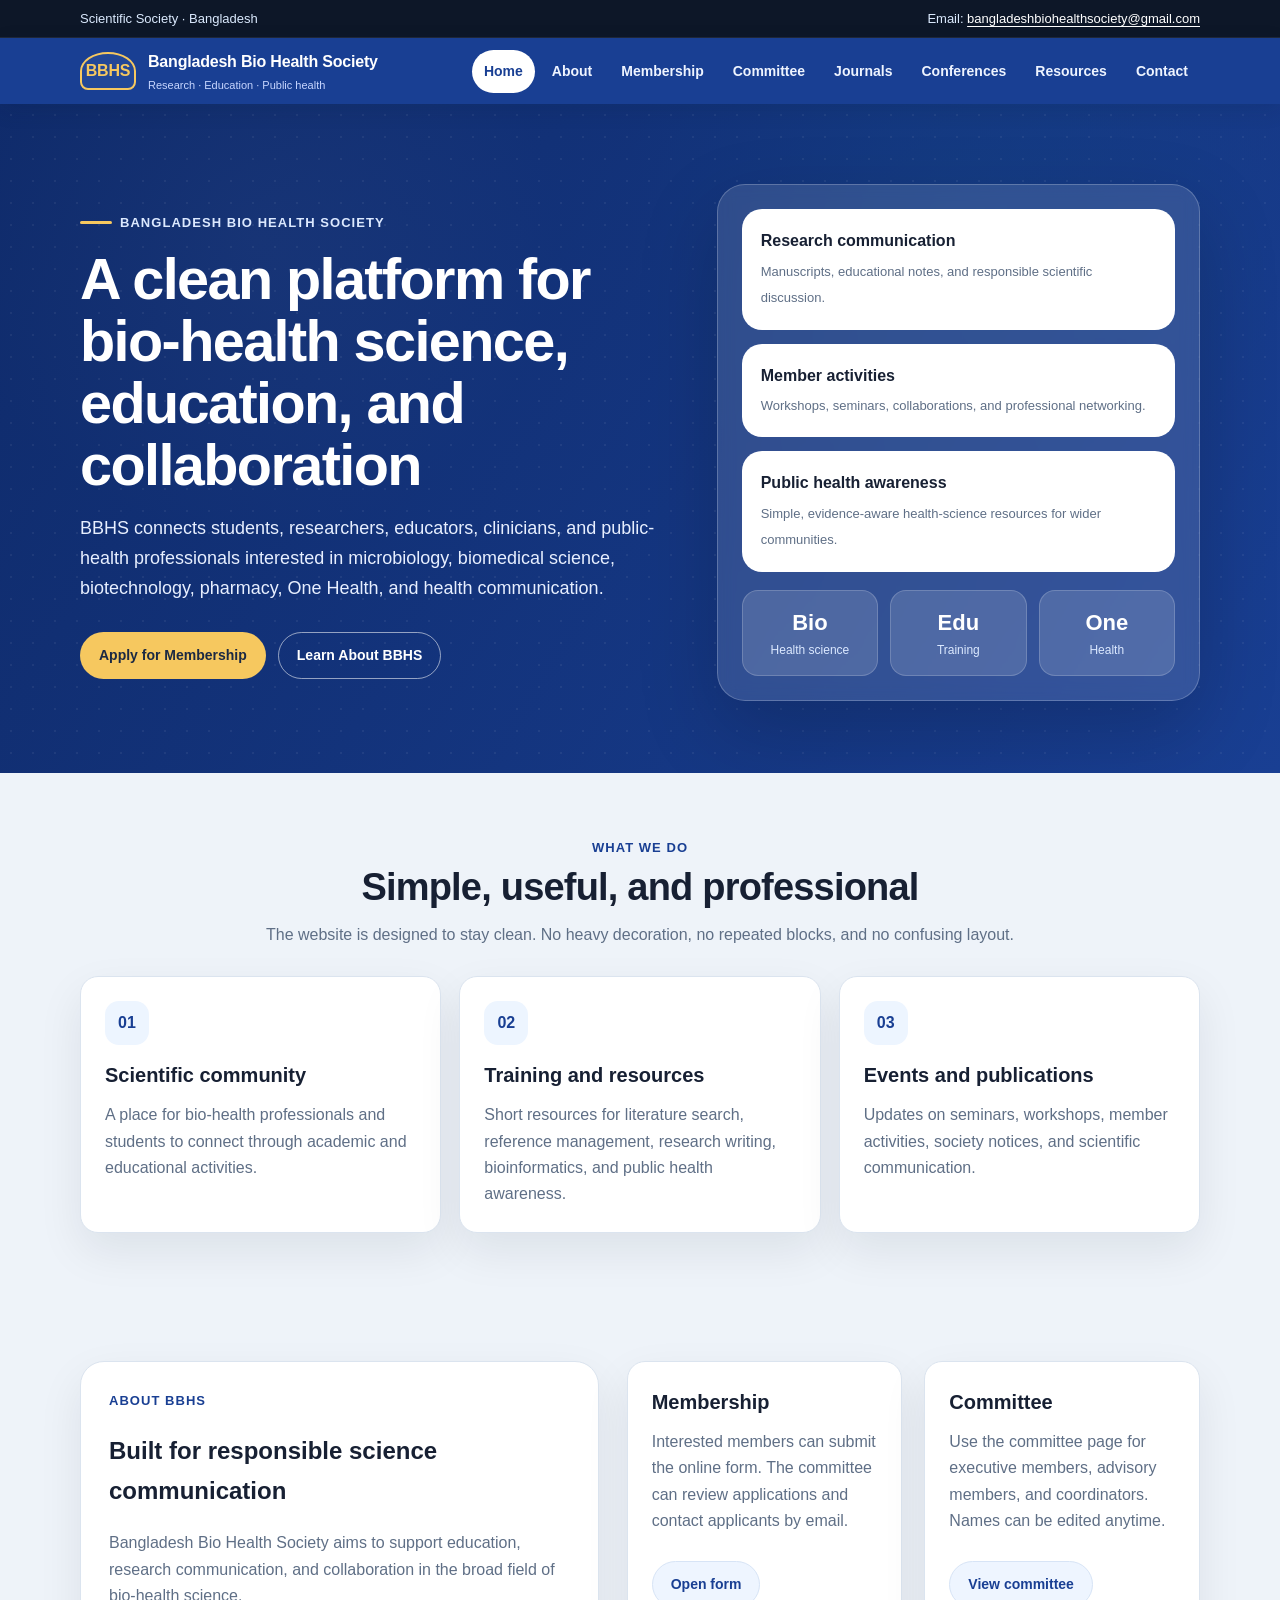
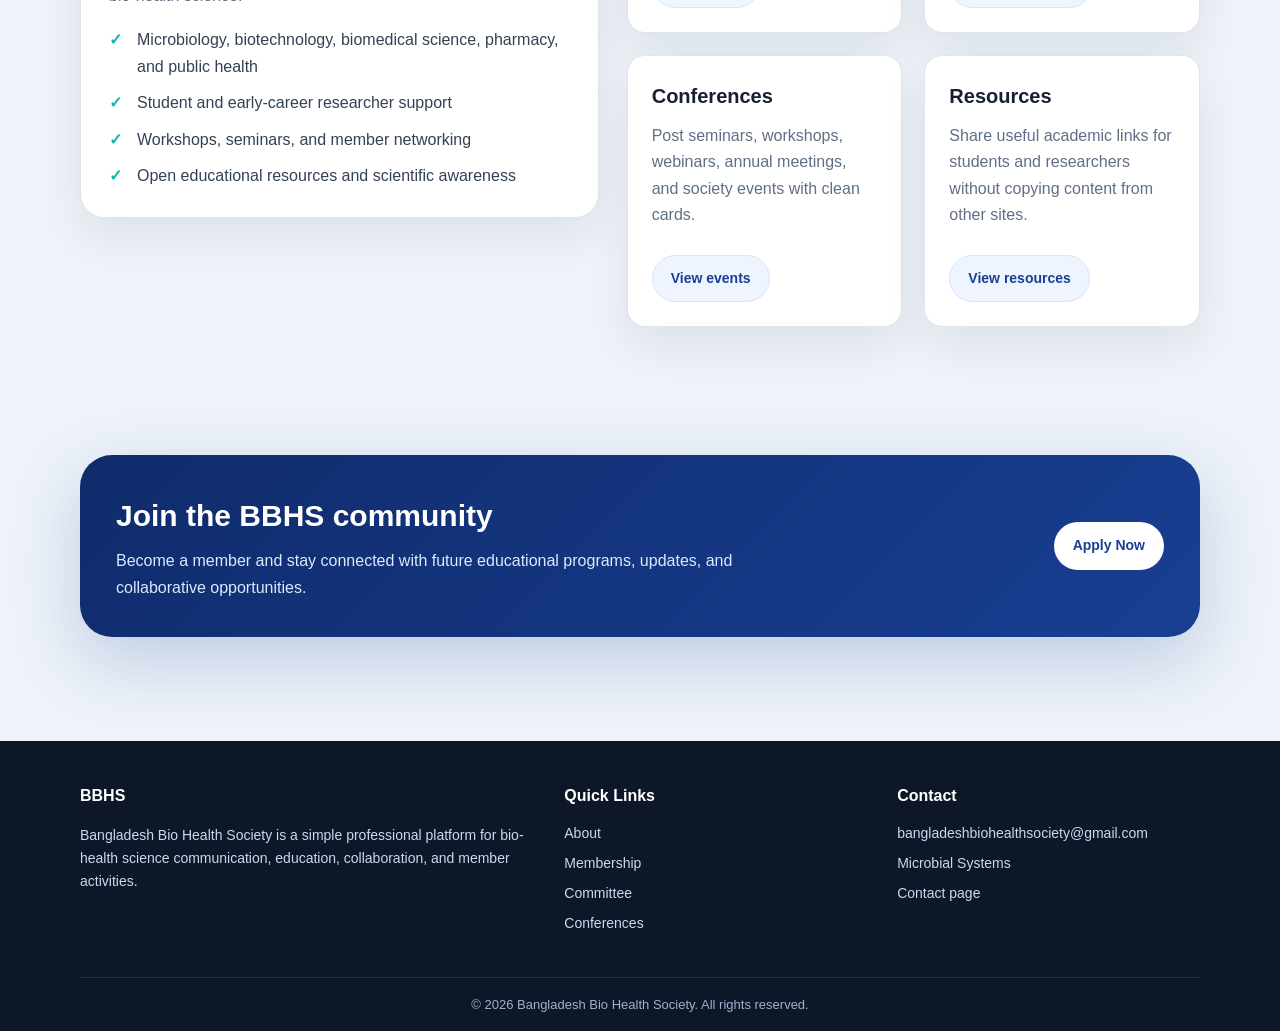
==== commit 1e72d15d: "Add files via upload" ====
--- a/index.html
+++ b/index.html
@@ -3,128 +3,137 @@
 <head>
   <meta charset="utf-8">
   <meta name="viewport" content="width=device-width, initial-scale=1">
-  <title>Bangladesh Bio Health Society | BBHS</title>
-  <meta name="description" content="Official website of Bangladesh Bio Health Society.">
-  <link rel="canonical" href="https://www.bangladeshbiohealthsociety.org/">
+  <title>Bangladesh Bio Health Society</title>
+  <meta name="description" content="Bangladesh Bio Health Society official website.">
   <link rel="stylesheet" href="style.css">
 </head>
 <body>
+<a class="skip-link" href="#main">Skip to content</a>
 <div class="topbar">
   <div class="container">
     <div>Scientific Society · Bangladesh</div>
-    <div>Contact: <a href="mailto:bangladeshbiohealthsociety@gmail.com">bangladeshbiohealthsociety@gmail.com</a></div>
+    <div>Email: <a href="mailto:bangladeshbiohealthsociety@gmail.com">bangladeshbiohealthsociety@gmail.com</a></div>
   </div>
 </div>
 <header class="site-header">
   <div class="container nav">
     <a class="brand" href="index.html" aria-label="Bangladesh Bio Health Society home">
       <span class="brand-mark">BBHS</span>
-      <span>Bangladesh Bio Health Society <small>Bio-health science platform</small></span>
+      <span>Bangladesh Bio Health Society <small>Research · Education · Public health</small></span>
     </a>
+    <button class="nav-toggle" type="button" aria-expanded="false" aria-label="Open menu">Menu</button>
     <nav class="menu" aria-label="Main navigation">
-      <a class="active" href="index.html">Home</a>
-<a class="" href="about.html">About</a>
-<a class="" href="focus.html">Focus Areas</a>
-<a class="" href="membership.html">Membership</a>
-<a class="" href="governance.html">Governance</a>
-<a class="" href="events.html">Events</a>
-<a class="" href="publications.html">Publications</a>
-<a class="" href="contact.html">Contact</a>
+        <a class="active" href="index.html">Home</a>
+        <a class="" href="about.html">About</a>
+        <a class="" href="membership.html">Membership</a>
+        <a class="" href="committee.html">Committee</a>
+        <a class="" href="journals.html">Journals</a>
+        <a class="" href="conferences.html">Conferences</a>
+        <a class="" href="resources.html">Resources</a>
+        <a class="" href="contact.html">Contact</a>
     </nav>
   </div>
 </header>
-<main>
-  <section class="hero">
-    <div class="container hero-grid">
-      <div>
-        <span class="eyebrow">BBHS · Bangladesh</span>
-        <h1>Advancing Bioscience, Biomedical Research, and Public Health in Bangladesh</h1>
-        <p class="lead">A professional scientific society connecting researchers, clinicians, academics, students, and health professionals across bioscience, biomedical research, microbiology, One Health, and public health.</p>
-        <div class="btn-row">
-          <a class="btn btn-primary" href="membership.html">Apply for Membership</a>
-          <a class="btn btn-light" href="resources.html">Explore Resources</a>
-        </div>
-        <div class="hero-bottom-strip">
-          <div class="mini-card"><h3>Research network</h3><p>Connect universities, laboratories, clinicians, and early-career researchers for collaboration.</p></div>
-          <div class="mini-card"><h3>Training programs</h3><p>Develop scientific writing, bioinformatics, data presentation, and research communication skills.</p></div>
-          <div class="mini-card"><h3>Health awareness</h3><p>Share evidence-based educational materials on health topics relevant to Bangladesh.</p></div>
-        </div>
-      </div>
-      <aside class="hero-card">
-        <h2>What BBHS will do</h2>
-        <p>BBHS will focus on practical activities that make the society useful for members, students, researchers, and the wider health-science community.</p>
-        <div class="function-list">
-          <div class="function-item"><div class="function-icon">01</div><div><h3>Scientific collaboration</h3><p>Build a professional network for research exchange, mentorship, and interdisciplinary collaboration.</p></div></div>
-          <div class="function-item"><div class="function-icon">02</div><div><h3>Training and resources</h3><p>Provide curated resources, webinars, workshops, and practical guidance for research and learning.</p></div></div>
-          <div class="function-item"><div class="function-icon">03</div><div><h3>Public health communication</h3><p>Promote responsible science communication and evidence-based public health awareness.</p></div></div>
-        </div>
-      </aside>
-    </div>
-  </section>
-
-  <section class="about-band">
-    <div class="container feature-grid">
-      <div class="feature-card">
-        <span class="eyebrow">Society overview</span>
-        <h2>A professional platform for science, health, and collaboration</h2>
-        <p>Bangladesh Bio Health Society is being developed as an inclusive professional society for researchers, clinicians, academics, students, laboratory professionals, biotechnology professionals, and public health workers.</p>
-        <p>The society will support scientific meetings, research training, educational resources, public health awareness, and links to trustworthy biomedical information.</p>
-        <div class="btn-row">
-          <a class="btn btn-primary" href="about.html">Read about BBHS</a>
-          <a class="btn btn-light" href="focus.html">View focus areas</a>
-        </div>
-      </div>
-      <div class="visual-card" aria-label="Scientific illustration">
-        <svg viewBox="0 0 520 280" role="img" aria-label="Scientific network illustration">
-          <defs>
-            <linearGradient id="g1" x1="0" x2="1" y1="0" y2="1">
-              <stop offset="0%" stop-color="#7de8df"/>
-              <stop offset="100%" stop-color="#ffd37d"/>
-            </linearGradient>
-          </defs>
-          <circle cx="260" cy="140" r="90" fill="rgba(255,255,255,.12)"/>
-          <circle cx="260" cy="140" r="54" fill="url(#g1)" opacity=".92"/>
-          <g stroke="rgba(255,255,255,.75)" stroke-width="3">
-            <line x1="260" y1="140" x2="120" y2="70"/>
-            <line x1="260" y1="140" x2="410" y2="78"/>
-            <line x1="260" y1="140" x2="110" y2="215"/>
-            <line x1="260" y1="140" x2="415" y2="215"/>
-          </g>
-          <g fill="#ffffff">
-            <circle cx="120" cy="70" r="25"/><circle cx="410" cy="78" r="25"/>
-            <circle cx="110" cy="215" r="25"/><circle cx="415" cy="215" r="25"/>
-          </g>
-          <g fill="#073d49" font-family="Arial" font-weight="700" font-size="18">
-            <text x="103" y="77">DNA</text><text x="395" y="85">LAB</text>
-            <text x="94" y="222">AMR</text><text x="399" y="222">PH</text>
-          </g>
-        </svg>
-        <h3>Connected science ecosystem</h3>
-        <p>Bioscience, biomedical research, microbiology, and public health can work together through a society-based platform.</p>
+<main id="main">
+<section class="hero">
+  <div class="container">
+    <div>
+      <span class="eyebrow">Bangladesh Bio Health Society</span>
+      <h1>A clean platform for bio-health science, education, and collaboration</h1>
+      <p>BBHS connects students, researchers, educators, clinicians, and public-health professionals interested in microbiology, biomedical science, biotechnology, pharmacy, One Health, and health communication.</p>
+      <div class="btn-row">
+        <a class="btn btn-primary" href="membership.html">Apply for Membership</a>
+        <a class="btn btn-outline" href="about.html">Learn About BBHS</a>
       </div>
     </div>
-  </section>
+    <aside class="hero-panel" aria-label="BBHS focus summary">
+      <div class="mini-card"><strong>Research communication</strong><span>Manuscripts, educational notes, and responsible scientific discussion.</span></div>
+      <div class="mini-card"><strong>Member activities</strong><span>Workshops, seminars, collaborations, and professional networking.</span></div>
+      <div class="mini-card"><strong>Public health awareness</strong><span>Simple, evidence-aware health-science resources for wider communities.</span></div>
+      <div class="stats">
+        <div class="stat"><b>Bio</b><span>Health science</span></div>
+        <div class="stat"><b>Edu</b><span>Training</span></div>
+        <div class="stat"><b>One</b><span>Health</span></div>
+      </div>
+    </aside>
+  </div>
+</section>
 
-  <section>
-    <div class="container">
-      <div class="section-title">
-        <div class="label">Priority areas</div>
-        <h2>Useful from the first day</h2>
-        <p>The site now includes membership application, curated resources, a health-watch style publication section, and detailed focus areas.</p>
+<section>
+  <div class="container">
+    <div class="section-title center">
+      <div class="label">What we do</div>
+      <h2>Simple, useful, and professional</h2>
+      <p>The website is designed to stay clean. No heavy decoration, no repeated blocks, and no confusing layout.</p>
+    </div>
+    <div class="grid-3">
+      <article class="card"><div class="icon">01</div><h3>Scientific community</h3><p>A place for bio-health professionals and students to connect through academic and educational activities.</p></article>
+      <article class="card"><div class="icon">02</div><h3>Training and resources</h3><p>Short resources for literature search, reference management, research writing, bioinformatics, and public health awareness.</p></article>
+      <article class="card"><div class="icon">03</div><h3>Events and publications</h3><p>Updates on seminars, workshops, member activities, society notices, and scientific communication.</p></article>
+    </div>
+  </div>
+</section>
+
+<section class="about-band">
+  <div class="container about-split">
+    <div class="plain-box">
+      <div class="label">About BBHS</div>
+      <h2>Built for responsible science communication</h2>
+      <p>Bangladesh Bio Health Society aims to support education, research communication, and collaboration in the broad field of bio-health science.</p>
+      <ul class="check-list">
+        <li>Microbiology, biotechnology, biomedical science, pharmacy, and public health</li>
+        <li>Student and early-career researcher support</li>
+        <li>Workshops, seminars, and member networking</li>
+        <li>Open educational resources and scientific awareness</li>
+      </ul>
+    </div>
+    <div class="grid-2">
+      <article class="card"><h3>Membership</h3><p>Interested members can submit the online form. The committee can review applications and contact applicants by email.</p><br><a class="btn btn-light" href="membership.html">Open form</a></article>
+      <article class="card"><h3>Committee</h3><p>Use the committee page for executive members, advisory members, and coordinators. Names can be edited anytime.</p><br><a class="btn btn-light" href="committee.html">View committee</a></article>
+      <article class="card"><h3>Conferences</h3><p>Post seminars, workshops, webinars, annual meetings, and society events with clean cards.</p><br><a class="btn btn-light" href="conferences.html">View events</a></article>
+      <article class="card"><h3>Resources</h3><p>Share useful academic links for students and researchers without copying content from other sites.</p><br><a class="btn btn-light" href="resources.html">View resources</a></article>
+    </div>
+  </div>
+</section>
+
+<section>
+  <div class="container">
+    <div class="cta-band">
+      <div>
+        <h2>Join the BBHS community</h2>
+        <p>Become a member and stay connected with future educational programs, updates, and collaborative opportunities.</p>
       </div>
-      <div class="cards">
-        <article class="card"><h3>Membership application</h3><p>Students, researchers, professors, clinicians, and professionals can submit their interest through a structured form.</p><a class="btn btn-light" href="membership.html">Apply now</a></article>
-        <article class="card"><h3>Research resources</h3><p>Curated links for literature search, reference management, coding, free books, and bioinformatics tools.</p><a class="btn btn-light" href="resources.html">Open resources</a></article>
-        <article class="card"><h3>Publication links</h3><p>Health-watch content, educational notes, Microbial Systems information, and society communication updates.</p><a class="btn btn-light" href="publications.html">View publications</a></article>
+      <a class="btn btn-secondary" href="membership.html">Apply Now</a>
+    </div>
+  </div>
+</section>
+</main>
+<footer>
+  <div class="container footer-main">
+    <div>
+      <h3>BBHS</h3>
+      <p>Bangladesh Bio Health Society is a simple professional platform for bio-health science communication, education, collaboration, and member activities.</p>
+    </div>
+    <div>
+      <h3>Quick Links</h3>
+      <div class="footer-links">
+        <a href="about.html">About</a>
+        <a href="membership.html">Membership</a>
+        <a href="committee.html">Committee</a>
+        <a href="conferences.html">Conferences</a>
       </div>
     </div>
-  </section>
-</main>
-<footer>
-  <div class="container">
-    <div>© 2026 Bangladesh Bio Health Society. All rights reserved.</div>
-    <div><a href="contact.html">Contact</a></div>
+    <div>
+      <h3>Contact</h3>
+      <div class="footer-links">
+        <a href="mailto:bangladeshbiohealthsociety@gmail.com">bangladeshbiohealthsociety@gmail.com</a>
+        <a href="https://microbialsystems.org" target="_blank" rel="noopener">Microbial Systems</a>
+        <a href="contact.html">Contact page</a>
+      </div>
+    </div>
   </div>
+  <div class="container copyright">© 2026 Bangladesh Bio Health Society. All rights reserved.</div>
 </footer>
+<script src="script.js"></script>
 </body>
 </html>
--- a/style.css
+++ b/style.css
@@ -1,235 +1,129 @@
-/* Bangladesh Bio Health Society - Premium website system */
 :root{
-  --primary:#055f73;
-  --primary-2:#047c89;
-  --primary-dark:#053742;
-  --secondary:#10a7a2;
-  --teal-soft:#e8f8f8;
-  --gold:#d89b24;
-  --gold-soft:#fff4dc;
-  --ink:#072f3a;
-  --ink-2:#173f4c;
-  --muted:#5f7582;
-  --bg:#f3fafb;
-  --white:#ffffff;
-  --line:#cfe3e9;
-  --line-soft:#e7f0f3;
-  --shadow:0 24px 70px rgba(5,55,66,.14);
-  --shadow-soft:0 14px 36px rgba(5,55,66,.09);
-  --radius:24px;
+  --blue:#193f93;
+  --blue-dark:#0f2b6b;
+  --navy:#0d1728;
+  --text:#172033;
+  --muted:#5f6f86;
+  --soft:#eef3f9;
+  --card:#ffffff;
+  --line:#dbe4ef;
+  --accent:#0fb9a7;
+  --gold:#f6c85f;
+  --shadow:0 18px 45px rgba(13,23,40,.08);
+  --radius:18px;
 }
+
 *{box-sizing:border-box}
 html{scroll-behavior:smooth}
 body{
   margin:0;
   font-family:Arial, Helvetica, sans-serif;
-  color:var(--ink);
-  background:var(--bg);
+  color:var(--text);
+  background:var(--soft);
   line-height:1.65;
-  text-rendering:optimizeLegibility;
 }
 a{color:inherit;text-decoration:none}
-.container{width:min(1180px, calc(100% - 42px));margin:0 auto}
+img{max-width:100%;display:block}
+.container{width:min(1120px, calc(100% - 40px));margin:0 auto}
+.skip-link{position:absolute;left:-999px;top:8px;background:#fff;padding:10px 14px;border-radius:8px;z-index:99}.skip-link:focus{left:12px}
+
 .topbar{
-  background:linear-gradient(90deg,#04333d,#075f73);
-  color:#dff8fa;
-  padding:8px 0;
-  font-size:14px;
+  background:var(--navy);
+  color:#dbeafe;
+  font-size:13px;
+  border-bottom:1px solid rgba(255,255,255,.08);
 }
-.topbar .container{display:flex;justify-content:space-between;gap:16px;flex-wrap:wrap;align-items:center}
-.topbar a{color:#fff;font-weight:800}
+.topbar .container{display:flex;justify-content:space-between;gap:18px;padding:8px 0;align-items:center}
+.topbar a{color:#fff;text-decoration:underline;text-underline-offset:3px}
+
 .site-header{
   position:sticky;
   top:0;
-  z-index:20;
-  background:rgba(255,255,255,.97);
-  border-bottom:1px solid var(--line);
-  backdrop-filter:blur(16px);
+  z-index:50;
+  background:var(--blue);
+  color:#fff;
+  box-shadow:0 6px 20px rgba(11,24,54,.12);
 }
-.nav{min-height:82px;display:flex;align-items:center;justify-content:space-between;gap:22px}
-.brand{display:flex;align-items:center;gap:13px;color:var(--primary-dark);font-weight:900;letter-spacing:-.03em;font-size:22px}
+.nav{display:flex;align-items:center;justify-content:space-between;gap:24px;min-height:66px}
+.brand{display:flex;align-items:center;gap:12px;font-weight:800;letter-spacing:-.2px}
 .brand-mark{
-  width:52px;height:52px;border-radius:17px;
-  background:linear-gradient(135deg,var(--primary),var(--secondary));
-  color:#fff;display:grid;place-items:center;font-size:15px;
-  box-shadow:0 14px 30px rgba(16,167,162,.28);
+  width:56px;height:38px;border:2px solid var(--gold);border-radius:50% 50% 8px 8px;
+  display:grid;place-items:center;color:var(--gold);font-weight:900;font-size:16px;line-height:1;background:rgba(255,255,255,.04)
 }
-.brand small{display:block;color:var(--muted);font-size:12px;text-transform:uppercase;letter-spacing:.12em;margin-top:-3px}
-.menu{display:flex;gap:17px;font-weight:800;font-size:14px;color:#2b4b58;align-items:center;flex-wrap:wrap}
-.menu a{padding:9px 0;border-bottom:2px solid transparent}
-.menu a:hover,.menu a.active{color:var(--primary);border-color:var(--secondary)}
+.brand small{display:block;font-size:11px;font-weight:500;color:#c7d6ff;margin-top:1px;letter-spacing:0}
+.menu{display:flex;align-items:center;gap:5px;font-size:14px;font-weight:700}
+.menu a{padding:10px 12px;border-radius:999px;color:#eef4ff}
+.menu a:hover,.menu a.active{background:#fff;color:var(--blue)}
+.nav-toggle{display:none;background:#fff;color:var(--blue);border:0;border-radius:10px;padding:9px 12px;font-weight:800;cursor:pointer}
+
 .hero{
+  position:relative;
+  color:#fff;
   background:
-    radial-gradient(circle at 11% 18%, rgba(16,167,162,.22), transparent 29%),
-    radial-gradient(circle at 88% 14%, rgba(216,155,36,.20), transparent 30%),
-    linear-gradient(135deg,#e7f8fa 0%, #ffffff 50%, #fff8ea 100%);
-  padding:92px 0 78px;
+    linear-gradient(120deg, rgba(15,43,107,.92), rgba(25,63,147,.76)),
+    radial-gradient(circle at 20% 20%, rgba(255,255,255,.24), transparent 26%),
+    radial-gradient(circle at 75% 15%, rgba(15,185,167,.22), transparent 30%),
+    linear-gradient(135deg,#0f2b6b,#193f93);
+  padding:80px 0 72px;
   overflow:hidden;
 }
-.hero-grid{display:grid;grid-template-columns:1.02fr .98fr;gap:54px;align-items:center}
-.eyebrow{
-  display:inline-flex;align-items:center;gap:8px;padding:7px 14px;background:#fff;
-  border:1px solid #bde5e8;border-radius:999px;color:var(--primary);
-  font-size:13px;font-weight:900;text-transform:uppercase;letter-spacing:.1em;
-  box-shadow:0 8px 18px rgba(5,55,66,.06);
+.hero:after{
+  content:"";position:absolute;inset:0;background-image:radial-gradient(rgba(255,255,255,.18) 1px, transparent 1px);background-size:22px 22px;opacity:.32;pointer-events:none
 }
-h1{margin:24px 0 20px;color:var(--ink);font-size:clamp(42px,5.6vw,68px);line-height:1.03;letter-spacing:-.058em}
-.lead{color:#315464;font-size:20px;max-width:760px;margin:0 0 28px}
-.btn-row{display:flex;gap:14px;flex-wrap:wrap;margin-top:26px}
+.hero .container{position:relative;z-index:1;display:grid;grid-template-columns:1.1fr .9fr;gap:46px;align-items:center}
+.eyebrow{display:inline-flex;align-items:center;gap:8px;font-size:13px;font-weight:800;text-transform:uppercase;letter-spacing:.08em;color:#dce9ff;margin-bottom:14px}
+.eyebrow:before{content:"";width:32px;height:3px;background:var(--gold);border-radius:99px}
+h1{font-size:clamp(34px,4.5vw,58px);line-height:1.08;margin:0 0 18px;letter-spacing:-1.6px}
+.hero p{font-size:18px;color:#e7efff;max-width:680px;margin:0 0 28px}
+.btn-row{display:flex;flex-wrap:wrap;gap:12px;align-items:center}
 .btn{
-  display:inline-flex;justify-content:center;align-items:center;gap:8px;border-radius:999px;
-  padding:12px 20px;font-weight:900;border:1px solid transparent;transition:.18s ease;cursor:pointer;
+  display:inline-flex;align-items:center;justify-content:center;gap:8px;
+  min-height:44px;padding:11px 18px;border-radius:999px;border:1px solid transparent;
+  font-weight:800;font-size:14px;cursor:pointer;transition:.18s ease;
 }
-.btn-primary{background:linear-gradient(135deg,var(--primary),var(--primary-2));color:#fff;box-shadow:0 14px 28px rgba(5,95,115,.25)}
-.btn-primary:hover{background:linear-gradient(135deg,var(--primary-dark),var(--primary));transform:translateY(-1px)}
-.btn-light{background:#fff;color:var(--primary);border-color:#bfe0e7;box-shadow:0 10px 24px rgba(5,55,66,.06)}
-.btn-light:hover{border-color:var(--primary);transform:translateY(-1px)}
-.hero-card{
-  background:rgba(255,255,255,.92);
-  border:1px solid var(--line);
-  border-radius:32px;
-  padding:34px;
-  box-shadow:var(--shadow);
-  position:relative;
+.btn:hover{transform:translateY(-1px)}
+.btn-primary{background:var(--gold);color:#1b2943}
+.btn-secondary{background:#fff;color:var(--blue)}
+.btn-outline{background:transparent;border-color:rgba(255,255,255,.55);color:#fff}
+.btn-light{background:#eef5ff;color:var(--blue);border-color:#d7e4f6}
+.btn-dark{background:var(--blue);color:#fff}
+
+.hero-panel{
+  background:rgba(255,255,255,.12);border:1px solid rgba(255,255,255,.22);border-radius:28px;padding:24px;box-shadow:0 30px 80px rgba(0,0,0,.18);backdrop-filter: blur(8px)
 }
-.hero-card:before{
-  content:"";
-  position:absolute;
-  inset:18px -18px -18px 18px;
-  background:linear-gradient(135deg,rgba(16,167,162,.24),rgba(216,155,36,.12));
-  border-radius:32px;
-  z-index:-1;
+.hero-panel .mini-card{background:#fff;color:var(--text);border-radius:20px;padding:18px;margin-bottom:14px;border:1px solid rgba(255,255,255,.1)}
+.hero-panel .mini-card:last-child{margin-bottom:0}
+.mini-card strong{display:block;font-size:16px;margin-bottom:3px}.mini-card span{font-size:13px;color:var(--muted)}
+.stats{display:grid;grid-template-columns:repeat(3,1fr);gap:12px;margin-top:18px}.stat{background:rgba(255,255,255,.14);border:1px solid rgba(255,255,255,.18);border-radius:16px;padding:14px;text-align:center}.stat b{font-size:22px;color:#fff}.stat span{display:block;font-size:12px;color:#dce9ff}
+
+section{padding:64px 0}.section-title{margin-bottom:28px}.section-title.center{text-align:center;max-width:760px;margin-left:auto;margin-right:auto}.label{color:var(--blue);font-size:13px;font-weight:900;letter-spacing:.08em;text-transform:uppercase;margin-bottom:8px}.section-title h2{font-size:clamp(26px,3vw,38px);line-height:1.15;margin:0 0 12px;letter-spacing:-.8px}.section-title p{margin:0;color:var(--muted);font-size:16px}
+
+.grid-3{display:grid;grid-template-columns:repeat(3,1fr);gap:18px}.grid-2{display:grid;grid-template-columns:repeat(2,1fr);gap:22px}.card{background:var(--card);border:1px solid var(--line);border-radius:var(--radius);padding:24px;box-shadow:var(--shadow)}.card h3{margin:0 0 10px;font-size:20px}.card p{margin:0;color:var(--muted)}.icon{width:44px;height:44px;border-radius:14px;display:grid;place-items:center;background:#edf5ff;color:var(--blue);font-weight:900;margin-bottom:14px}
+
+.about-split{display:grid;grid-template-columns:.95fr 1.05fr;gap:28px;align-items:start}.plain-box{background:#fff;border:1px solid var(--line);border-radius:24px;padding:28px;box-shadow:var(--shadow)}.plain-box p{color:var(--muted);margin-top:0}.check-list{list-style:none;padding:0;margin:18px 0 0;display:grid;gap:10px}.check-list li{position:relative;padding-left:28px;color:#334155}.check-list li:before{content:"✓";position:absolute;left:0;top:0;color:var(--accent);font-weight:900}
+
+.cta-band{background:linear-gradient(135deg,var(--blue-dark),var(--blue));color:#fff;border-radius:32px;padding:36px;display:flex;align-items:center;justify-content:space-between;gap:20px;box-shadow:0 24px 70px rgba(25,63,147,.22)}.cta-band h2{margin:0 0 8px;font-size:30px}.cta-band p{margin:0;color:#dbeafe;max-width:680px}
+
+.page-hero{padding:46px 0;background:#fff;border-bottom:1px solid var(--line)}.page-hero h1{color:var(--text);font-size:clamp(30px,4vw,46px);margin-bottom:10px}.page-hero p{color:var(--muted);max-width:820px;margin:0}
+
+.member-grid{display:grid;grid-template-columns:repeat(3,1fr);gap:20px}.member-card{text-align:center;background:#fff;border:1px solid var(--line);border-radius:18px;padding:26px 18px;box-shadow:var(--shadow)}.avatar{width:88px;height:88px;border-radius:50%;display:grid;place-items:center;margin:0 auto 14px;background:linear-gradient(135deg,#dceafe,#fff5d6);color:var(--blue);font-weight:900;font-size:24px;border:4px solid #fff;box-shadow:0 10px 22px rgba(25,63,147,.15)}.member-card h3{font-size:18px;margin:0 0 2px}.role{font-size:13px;font-weight:800;color:var(--blue);margin-bottom:8px}.member-card p{font-size:14px;color:var(--muted);margin:0 0 12px}.member-card a{font-size:13px;font-weight:800;color:var(--blue)}.member-card.is-hidden{display:none}
+
+.journal-grid{display:grid;grid-template-columns:repeat(3,1fr);gap:18px}.journal-card{background:#fff;border:1px solid var(--line);border-radius:20px;padding:20px;box-shadow:var(--shadow)}.cover{height:160px;border-radius:16px;padding:18px;color:#fff;display:flex;flex-direction:column;justify-content:space-between;margin-bottom:16px;background:linear-gradient(135deg,var(--blue),#11b6a7)}.cover.orange{background:linear-gradient(135deg,#b94823,#f0a23a)}.cover.green{background:linear-gradient(135deg,#0c8b55,#62ce77)}.cover.navy{background:linear-gradient(135deg,#0d1728,#193f93)}.cover b{font-size:22px;line-height:1.1}.cover span{font-size:12px;opacity:.86}.tag{display:inline-flex;border-radius:999px;padding:5px 9px;background:#edf5ff;color:var(--blue);font-weight:800;font-size:12px;margin-bottom:9px}
+
+.event-list{display:grid;gap:18px}.event-card{display:grid;grid-template-columns:170px 1fr;gap:18px;background:#fff;border:1px solid var(--line);border-radius:20px;overflow:hidden;box-shadow:var(--shadow)}.date-tile{background:linear-gradient(135deg,#595cff,#0fb9a7);color:#fff;padding:20px;display:flex;flex-direction:column;justify-content:center}.date-tile small{background:#fff;color:var(--blue);border-radius:999px;padding:5px 8px;font-weight:800;display:inline-block;margin-bottom:12px;width:max-content}.date-tile b{font-size:20px;line-height:1.2}.event-body{padding:20px}.event-body h3{margin:0 0 8px}.event-body p{margin:0;color:var(--muted)}
+
+.resource-grid{display:grid;grid-template-columns:repeat(2,1fr);gap:18px}.resource-card{background:#fff;border:1px solid var(--line);border-radius:18px;padding:20px;box-shadow:var(--shadow)}.resource-card h3{margin:0 0 8px}.link-list{list-style:none;margin:0;padding:0;display:grid;gap:8px}.link-list a{color:var(--blue);font-weight:700;text-decoration:underline;text-underline-offset:3px}
+
+.form-wrap{display:grid;grid-template-columns:.88fr 1.12fr;gap:24px;align-items:start}.form-frame{background:#fff;border:1px solid var(--line);border-radius:22px;padding:12px;box-shadow:var(--shadow);overflow:hidden}.form-frame iframe{width:100%;height:920px;border:0;border-radius:14px;background:#fff}.note-box{background:#fff;border-left:5px solid var(--accent);border-radius:16px;padding:20px;border-top:1px solid var(--line);border-right:1px solid var(--line);border-bottom:1px solid var(--line)}.note-box p{margin:0;color:var(--muted)}
+
+.contact-grid{display:grid;grid-template-columns:1fr 1fr;gap:22px}.contact-line{display:flex;gap:12px;align-items:flex-start;margin:14px 0}.contact-line b{display:block}.contact-line span{color:var(--muted)}
+
+footer{background:var(--navy);color:#cbd8ef;margin-top:40px}.footer-main{padding:42px 0;display:grid;grid-template-columns:1.2fr .8fr .8fr;gap:30px;border-bottom:1px solid rgba(255,255,255,.1)}.footer-main h3{color:#fff;margin:0 0 12px;font-size:16px}.footer-main p,.footer-main a{font-size:14px;color:#cbd8ef}.footer-main a:hover{color:#fff;text-decoration:underline}.footer-links{display:grid;gap:7px}.copyright{padding:16px 0;text-align:center;font-size:13px;color:#9fb1cd}
+
+@media (max-width:900px){
+  .topbar .container{flex-direction:column;align-items:flex-start;gap:4px}.nav{min-height:62px}.nav-toggle{display:inline-flex}.menu{position:absolute;left:20px;right:20px;top:72px;background:#fff;color:var(--text);border:1px solid var(--line);border-radius:18px;padding:12px;box-shadow:var(--shadow);display:none;flex-direction:column;align-items:stretch}.menu.is-open{display:flex}.menu a{color:var(--text)}.menu a.active,.menu a:hover{background:#eef5ff;color:var(--blue)}
+  .hero .container,.about-split,.grid-2,.form-wrap,.contact-grid{grid-template-columns:1fr}.hero{padding:58px 0}.grid-3,.member-grid,.journal-grid,.resource-grid{grid-template-columns:1fr 1fr}.cta-band{flex-direction:column;align-items:flex-start}.event-card{grid-template-columns:1fr}.footer-main{grid-template-columns:1fr 1fr}
 }
-.hero-card h2{margin:0 0 10px;color:var(--ink);font-size:31px;line-height:1.15;letter-spacing:-.04em}
-.hero-card p{color:var(--muted);margin:0}
-.function-list{display:grid;gap:14px;margin-top:20px}
-.function-item{
-  display:grid;grid-template-columns:44px 1fr;gap:13px;align-items:start;
-  padding:15px;border:1px solid var(--line);background:#f8fcfd;border-radius:18px;
+@media (max-width:620px){
+  .container{width:min(100% - 28px,1120px)}.brand span:last-child{font-size:14px}.brand small{display:none}.hero-panel{padding:16px}.stats{grid-template-columns:1fr}.grid-3,.member-grid,.journal-grid,.resource-grid{grid-template-columns:1fr}.footer-main{grid-template-columns:1fr}.cta-band{padding:24px;border-radius:22px}.form-frame iframe{height:780px}
 }
-.function-icon{
-  width:44px;height:44px;border-radius:14px;display:grid;place-items:center;
-  background:#e1f6f6;color:var(--primary);font-size:18px;font-weight:900;
-}
-.function-item h3{margin:0 0 3px;color:#083945;font-size:17px}
-.function-item p{margin:0;color:var(--muted);font-size:14px;line-height:1.5}
-.hero-bottom-strip{margin-top:34px;display:grid;grid-template-columns:repeat(3,1fr);gap:16px}
-.mini-card{
-  background:rgba(255,255,255,.88);border:1px solid var(--line);border-radius:20px;padding:19px;
-  box-shadow:0 12px 30px rgba(5,55,66,.08);
-}
-.mini-card h3{margin:0 0 7px;color:#083945;font-size:18px}
-.mini-card p{margin:0;color:var(--muted);font-size:14px;line-height:1.5}
-section{padding:78px 0}
-.page-hero{
-  background:linear-gradient(135deg,#eaf9fb 0%,#ffffff 60%,#fff7e7 100%);
-  padding:70px 0 58px;
-  border-bottom:1px solid var(--line);
-}
-.page-hero h1{font-size:clamp(38px,5vw,60px);max-width:920px}
-.page-hero p{font-size:19px;color:#405967;max-width:900px}
-.section-title{max-width:820px;text-align:center;margin:0 auto 40px}
-.section-title .label{color:var(--secondary);font-size:13px;font-weight:900;text-transform:uppercase;letter-spacing:.14em}
-.section-title h2{color:var(--ink);margin:8px 0 12px;font-size:clamp(30px,4vw,46px);line-height:1.14;letter-spacing:-.04em}
-.section-title p{color:var(--muted);font-size:18px;margin:0}
-.cards{display:grid;grid-template-columns:repeat(3,1fr);gap:24px}
-.card{
-  background:#fff;border:1px solid var(--line);border-radius:var(--radius);padding:30px;
-  box-shadow:var(--shadow-soft);min-height:230px;
-}
-.card h3{margin:0 0 10px;color:#083945;font-size:23px;line-height:1.25}
-.card p{color:var(--muted);margin:0 0 14px}
-.card .btn{margin-top:16px}
-.about-band{background:#fff;border-top:1px solid var(--line);border-bottom:1px solid var(--line)}
-.about-grid{display:grid;grid-template-columns:.92fr 1.08fr;gap:42px;align-items:start}
-.panel{
-  background:linear-gradient(135deg,var(--primary),var(--primary-dark));
-  color:#fff;border-radius:32px;padding:36px;box-shadow:var(--shadow)
-}
-.panel h2{margin:0 0 14px;font-size:34px;letter-spacing:-.04em;line-height:1.15}
-.panel p{color:#e1f7fa;margin:0 0 20px}
-.checklist{list-style:none;margin:0;padding:0;display:grid;gap:13px}
-.checklist li{color:#eafcff;display:flex;gap:10px;align-items:flex-start}
-.checklist li:before{content:"✓";color:#96f2e8;font-weight:900}
-.text-block h2{color:var(--ink);font-size:38px;line-height:1.15;letter-spacing:-.04em;margin:0 0 16px}
-.text-block p{color:#4b6370;font-size:17px;margin:0 0 16px}
-.pill-row{display:flex;flex-wrap:wrap;gap:10px;margin-top:22px}
-.pill{padding:8px 12px;border-radius:999px;background:#e8f6f7;color:var(--primary);font-weight:900;font-size:13px}
-.detail-section{
-  background:#fff;border:1px solid var(--line);border-radius:30px;padding:36px;margin-bottom:24px;
-  box-shadow:var(--shadow-soft);
-}
-.detail-section h2{margin:0 0 12px;color:var(--ink);font-size:32px;line-height:1.15;letter-spacing:-.03em}
-.detail-section p{color:#4b6370;font-size:17px;margin:0 0 14px}
-.detail-list{margin:14px 0 0;padding-left:20px;color:#4b6370}
-.detail-list li{margin:7px 0}
-.table-wrap{overflow-x:auto;background:#fff;border:1px solid var(--line);border-radius:var(--radius);box-shadow:var(--shadow-soft)}
-table{width:100%;border-collapse:collapse;min-width:720px}
-th,td{text-align:left;padding:16px;border-bottom:1px solid var(--line);vertical-align:top}
-th{background:#eef8fa;color:#0b3a49}
-tr:last-child td{border-bottom:0}
-.notice{background:#fff8e8;border:1px solid #f7d994;border-radius:18px;padding:18px;color:#63440b}
-.contact-grid{display:grid;grid-template-columns:1fr 1fr;gap:24px}
-.contact-box{background:#fff;border:1px solid var(--line);border-radius:24px;padding:30px;box-shadow:var(--shadow-soft)}
-.contact-box h3{margin:0 0 12px;color:#0b3a49;font-size:24px}
-.contact-box p{color:var(--muted);margin:0 0 16px}
-.contact-item{padding:14px 0;border-bottom:1px solid var(--line)}
-.contact-item:last-child{border-bottom:0}
-.contact-item strong{display:block;color:#0b2f3b}
-.contact-item span,.contact-item a{color:var(--muted)}
-.form-card{background:#fff;border:1px solid var(--line);border-radius:30px;box-shadow:var(--shadow);padding:32px}
-.form-grid{display:grid;grid-template-columns:1fr 1fr;gap:18px}
-.form-group{display:flex;flex-direction:column;gap:7px}
-.form-group.full{grid-column:1 / -1}
-label{font-weight:800;color:#0b3a49;font-size:14px}
-input,select,textarea{width:100%;border:1px solid #cfe0e6;border-radius:14px;padding:13px 14px;font:inherit;color:var(--ink);background:#fff;outline:none}
-input:focus,select:focus,textarea:focus{border-color:var(--secondary);box-shadow:0 0 0 4px rgba(14,165,164,.12)}
-textarea{min-height:130px;resize:vertical}
-.help-text{font-size:13px;color:var(--muted);margin-top:12px}
-.feature-grid{display:grid;grid-template-columns:1.1fr .9fr;gap:28px;align-items:stretch}
-.feature-card{
-  background:#fff;border:1px solid var(--line);border-radius:34px;padding:34px;box-shadow:var(--shadow);
-}
-.feature-card h2{font-size:36px;line-height:1.12;letter-spacing:-.04em;margin:0 0 14px;color:var(--ink)}
-.feature-card p{color:#4b6370;font-size:17px}
-.visual-card{
-  border-radius:34px;padding:28px;min-height:360px;
-  background:radial-gradient(circle at 25% 20%, rgba(16,167,162,.28), transparent 34%),
-             radial-gradient(circle at 80% 15%, rgba(216,155,36,.22), transparent 30%),
-             linear-gradient(135deg,#073d49,#0a7183);
-  color:#fff;position:relative;overflow:hidden;box-shadow:var(--shadow);
-}
-.visual-card svg{width:100%;height:260px;display:block}
-.visual-card h3{margin:12px 0 6px;font-size:24px}
-.visual-card p{margin:0;color:#dff8fa}
-.resource-grid{display:grid;grid-template-columns:repeat(2,1fr);gap:24px}
-.resource-card{
-  background:#fff;border:1px solid var(--line);border-radius:28px;padding:28px;box-shadow:var(--shadow-soft)
-}
-.resource-card h3{margin:0 0 12px;font-size:24px;color:var(--ink)}
-.link-list{display:grid;gap:11px;margin:0;padding:0;list-style:none}
-.link-list a{
-  display:flex;justify-content:space-between;gap:16px;align-items:center;
-  padding:12px 14px;border:1px solid var(--line-soft);border-radius:14px;background:#f9fcfd;
-  color:#174b5a;font-weight:800;
-}
-.link-list a:hover{border-color:var(--secondary);background:#eefafa}
-.link-list small{display:block;color:var(--muted);font-weight:400;margin-top:3px}
-.journal-note{background:#eef8fa;border:1px solid #cde8ee;border-radius:18px;padding:18px;color:#2f5360}
-footer{background:#062f3a;color:#d8f4f7;padding:34px 0;font-size:14px}
-footer .container{display:flex;justify-content:space-between;align-items:center;flex-wrap:wrap;gap:18px}
-footer a{color:#fff;font-weight:700}
-@media(max-width:1020px){
-  .hero-grid,.about-grid,.contact-grid,.feature-grid{grid-template-columns:1fr}
-  .cards,.resource-grid{grid-template-columns:1fr 1fr}
-  .menu{display:none}
-}
-@media(max-width:680px){
-  .container{width:min(100% - 28px,1180px)}
-  .hero{padding:64px 0 50px}
-  .hero-bottom-strip,.stats,.cards,.resource-grid,.form-grid{grid-template-columns:1fr}
-  .form-group.full{grid-column:auto}
-  h1{font-size:38px}
-  .lead{font-size:17px}
-  .function-item{grid-template-columns:1fr}
-}
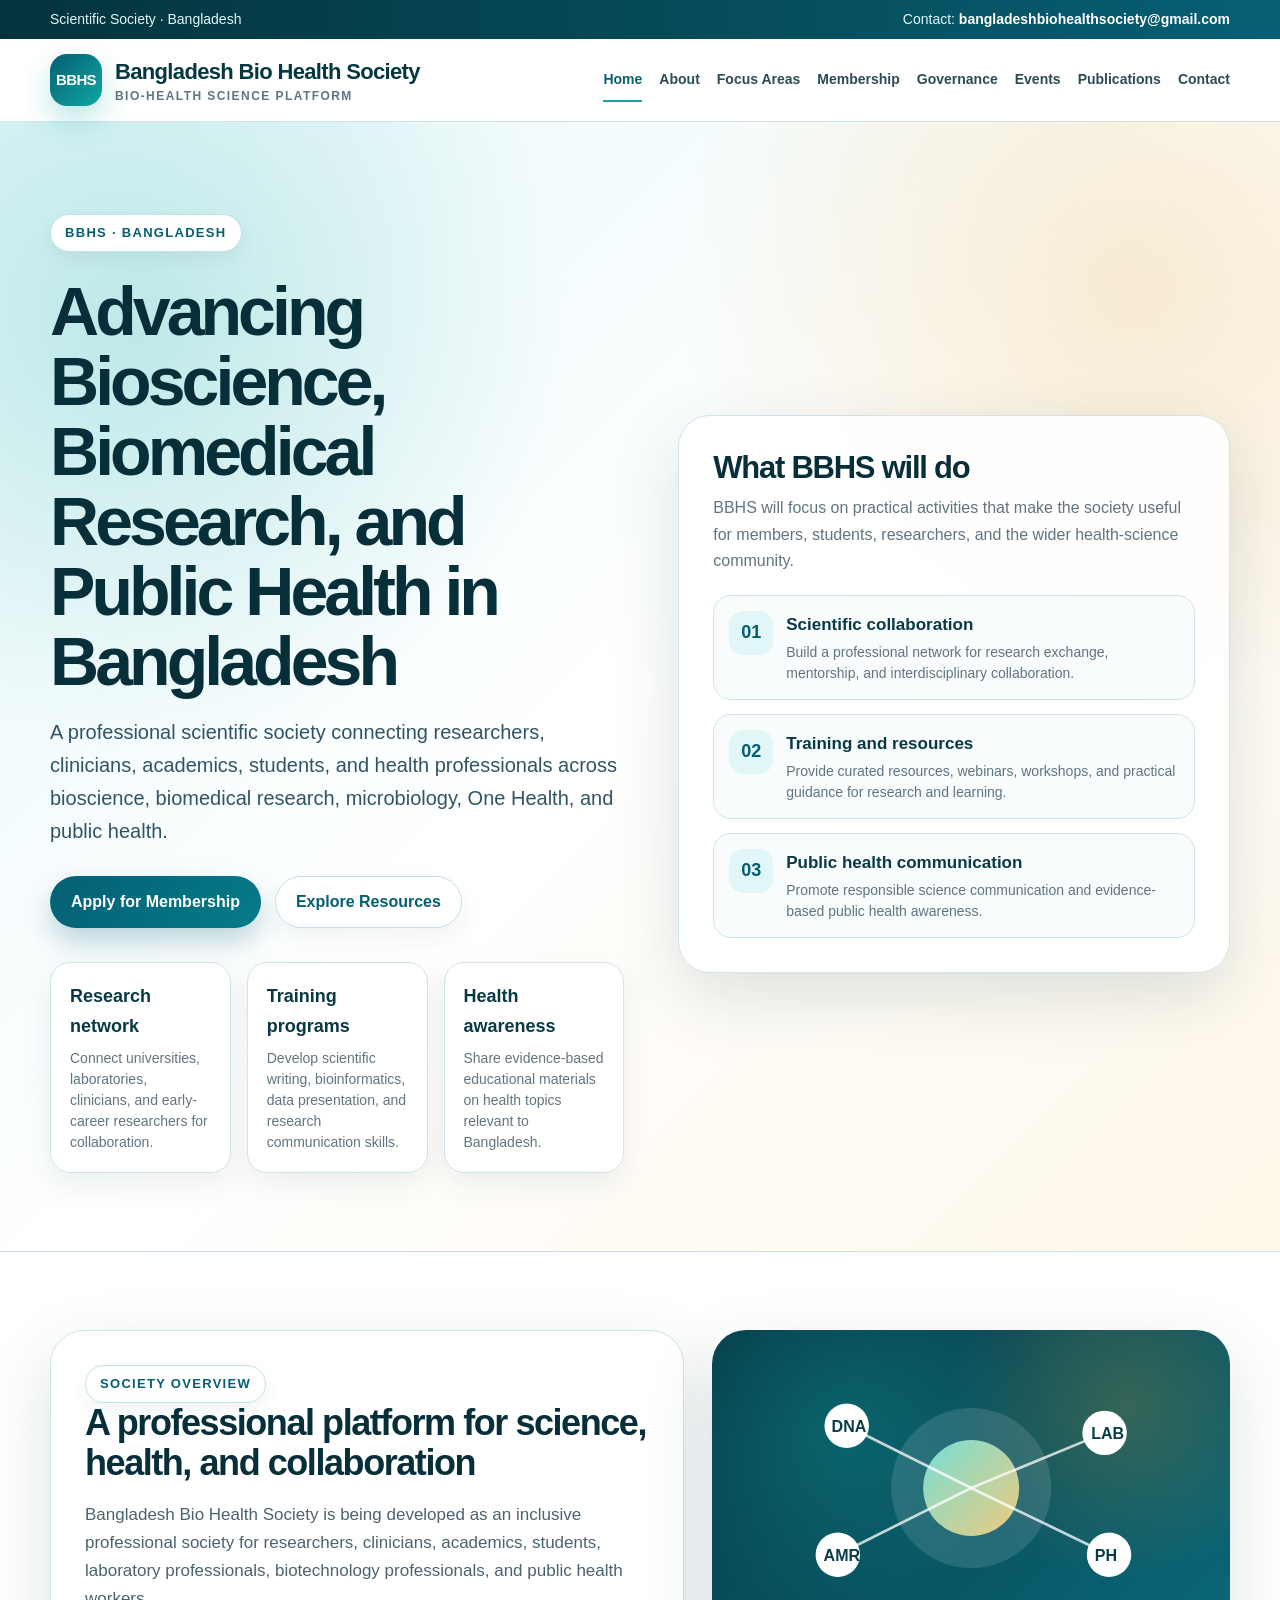
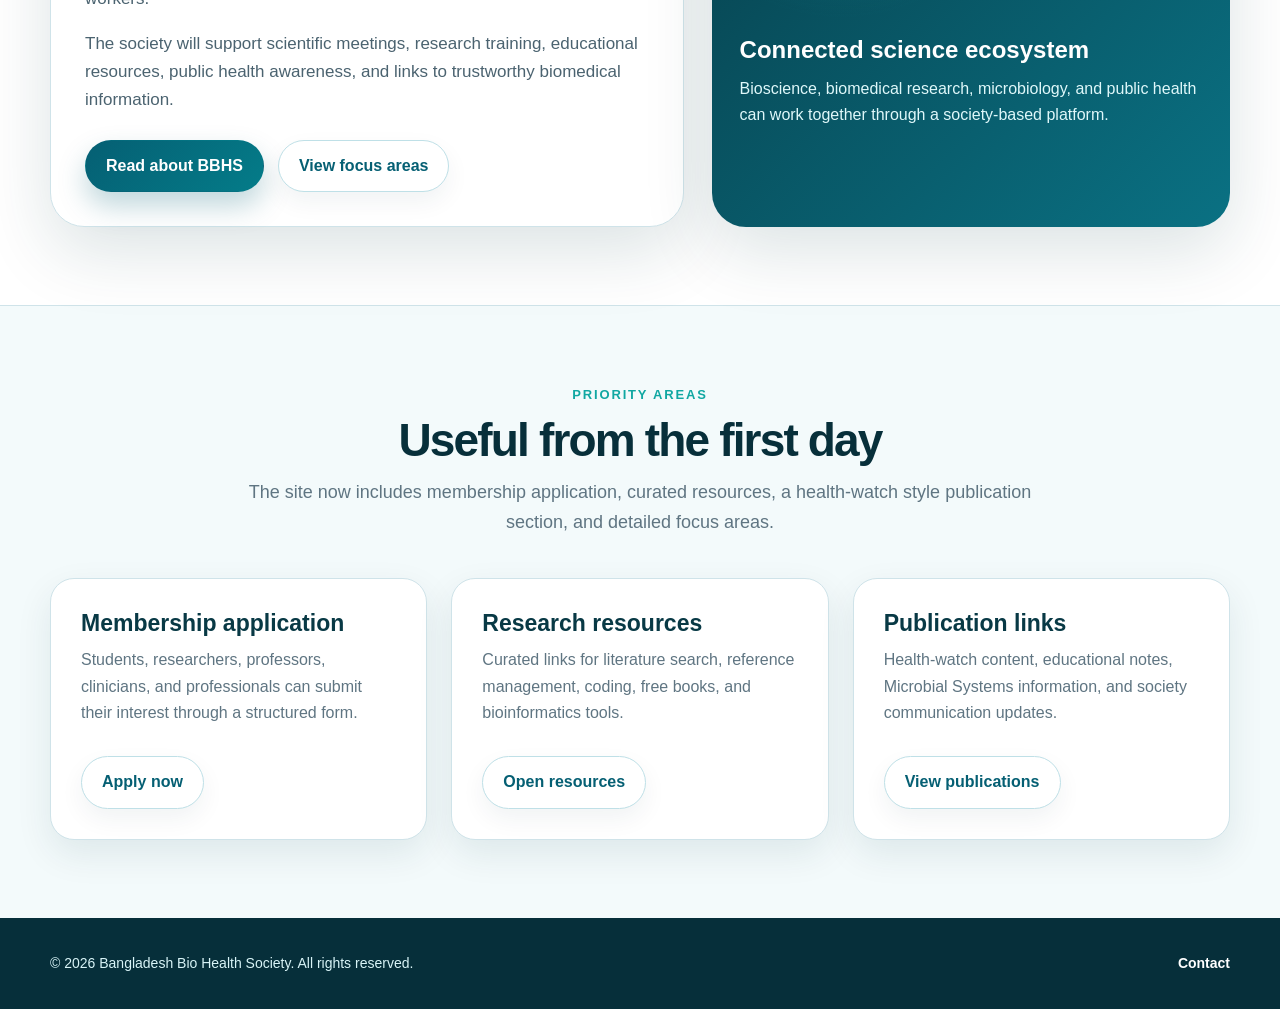
==== commit cfdb0a1f: "Add files via upload" ====
--- a/index.html
+++ b/index.html
@@ -3,137 +3,129 @@
 <head>
   <meta charset="utf-8">
   <meta name="viewport" content="width=device-width, initial-scale=1">
-  <title>Bangladesh Bio Health Society</title>
-  <meta name="description" content="Bangladesh Bio Health Society official website.">
+  <meta name="google-site-verification" content="JIqV328DRq_LT47KMx-2oBVfChodqlxEiTCil3zM54I" />
+  <title>Bangladesh Bio Health Society | BBHS</title>
+  <meta name="description" content="Official website of Bangladesh Bio Health Society.">
+  <link rel="canonical" href="https://www.bangladeshbiohealthsociety.org/">
   <link rel="stylesheet" href="style.css">
 </head>
 <body>
-<a class="skip-link" href="#main">Skip to content</a>
 <div class="topbar">
   <div class="container">
     <div>Scientific Society · Bangladesh</div>
-    <div>Email: <a href="mailto:bangladeshbiohealthsociety@gmail.com">bangladeshbiohealthsociety@gmail.com</a></div>
+    <div>Contact: <a href="mailto:bangladeshbiohealthsociety@gmail.com">bangladeshbiohealthsociety@gmail.com</a></div>
   </div>
 </div>
 <header class="site-header">
   <div class="container nav">
     <a class="brand" href="index.html" aria-label="Bangladesh Bio Health Society home">
       <span class="brand-mark">BBHS</span>
-      <span>Bangladesh Bio Health Society <small>Research · Education · Public health</small></span>
+      <span>Bangladesh Bio Health Society <small>Bio-health science platform</small></span>
     </a>
-    <button class="nav-toggle" type="button" aria-expanded="false" aria-label="Open menu">Menu</button>
     <nav class="menu" aria-label="Main navigation">
-        <a class="active" href="index.html">Home</a>
-        <a class="" href="about.html">About</a>
-        <a class="" href="membership.html">Membership</a>
-        <a class="" href="committee.html">Committee</a>
-        <a class="" href="journals.html">Journals</a>
-        <a class="" href="conferences.html">Conferences</a>
-        <a class="" href="resources.html">Resources</a>
-        <a class="" href="contact.html">Contact</a>
+      <a class="active" href="index.html">Home</a>
+<a class="" href="about.html">About</a>
+<a class="" href="focus.html">Focus Areas</a>
+<a class="" href="membership.html">Membership</a>
+<a class="" href="governance.html">Governance</a>
+<a class="" href="events.html">Events</a>
+<a class="" href="publications.html">Publications</a>
+<a class="" href="contact.html">Contact</a>
     </nav>
   </div>
 </header>
-<main id="main">
-<section class="hero">
-  <div class="container">
-    <div>
-      <span class="eyebrow">Bangladesh Bio Health Society</span>
-      <h1>A clean platform for bio-health science, education, and collaboration</h1>
-      <p>BBHS connects students, researchers, educators, clinicians, and public-health professionals interested in microbiology, biomedical science, biotechnology, pharmacy, One Health, and health communication.</p>
-      <div class="btn-row">
-        <a class="btn btn-primary" href="membership.html">Apply for Membership</a>
-        <a class="btn btn-outline" href="about.html">Learn About BBHS</a>
+<main>
+  <section class="hero">
+    <div class="container hero-grid">
+      <div>
+        <span class="eyebrow">BBHS · Bangladesh</span>
+        <h1>Advancing Bioscience, Biomedical Research, and Public Health in Bangladesh</h1>
+        <p class="lead">A professional scientific society connecting researchers, clinicians, academics, students, and health professionals across bioscience, biomedical research, microbiology, One Health, and public health.</p>
+        <div class="btn-row">
+          <a class="btn btn-primary" href="membership.html">Apply for Membership</a>
+          <a class="btn btn-light" href="resources.html">Explore Resources</a>
+        </div>
+        <div class="hero-bottom-strip">
+          <div class="mini-card"><h3>Research network</h3><p>Connect universities, laboratories, clinicians, and early-career researchers for collaboration.</p></div>
+          <div class="mini-card"><h3>Training programs</h3><p>Develop scientific writing, bioinformatics, data presentation, and research communication skills.</p></div>
+          <div class="mini-card"><h3>Health awareness</h3><p>Share evidence-based educational materials on health topics relevant to Bangladesh.</p></div>
+        </div>
+      </div>
+      <aside class="hero-card">
+        <h2>What BBHS will do</h2>
+        <p>BBHS will focus on practical activities that make the society useful for members, students, researchers, and the wider health-science community.</p>
+        <div class="function-list">
+          <div class="function-item"><div class="function-icon">01</div><div><h3>Scientific collaboration</h3><p>Build a professional network for research exchange, mentorship, and interdisciplinary collaboration.</p></div></div>
+          <div class="function-item"><div class="function-icon">02</div><div><h3>Training and resources</h3><p>Provide curated resources, webinars, workshops, and practical guidance for research and learning.</p></div></div>
+          <div class="function-item"><div class="function-icon">03</div><div><h3>Public health communication</h3><p>Promote responsible science communication and evidence-based public health awareness.</p></div></div>
+        </div>
+      </aside>
+    </div>
+  </section>
+
+  <section class="about-band">
+    <div class="container feature-grid">
+      <div class="feature-card">
+        <span class="eyebrow">Society overview</span>
+        <h2>A professional platform for science, health, and collaboration</h2>
+        <p>Bangladesh Bio Health Society is being developed as an inclusive professional society for researchers, clinicians, academics, students, laboratory professionals, biotechnology professionals, and public health workers.</p>
+        <p>The society will support scientific meetings, research training, educational resources, public health awareness, and links to trustworthy biomedical information.</p>
+        <div class="btn-row">
+          <a class="btn btn-primary" href="about.html">Read about BBHS</a>
+          <a class="btn btn-light" href="focus.html">View focus areas</a>
+        </div>
+      </div>
+      <div class="visual-card" aria-label="Scientific illustration">
+        <svg viewBox="0 0 520 280" role="img" aria-label="Scientific network illustration">
+          <defs>
+            <linearGradient id="g1" x1="0" x2="1" y1="0" y2="1">
+              <stop offset="0%" stop-color="#7de8df"/>
+              <stop offset="100%" stop-color="#ffd37d"/>
+            </linearGradient>
+          </defs>
+          <circle cx="260" cy="140" r="90" fill="rgba(255,255,255,.12)"/>
+          <circle cx="260" cy="140" r="54" fill="url(#g1)" opacity=".92"/>
+          <g stroke="rgba(255,255,255,.75)" stroke-width="3">
+            <line x1="260" y1="140" x2="120" y2="70"/>
+            <line x1="260" y1="140" x2="410" y2="78"/>
+            <line x1="260" y1="140" x2="110" y2="215"/>
+            <line x1="260" y1="140" x2="415" y2="215"/>
+          </g>
+          <g fill="#ffffff">
+            <circle cx="120" cy="70" r="25"/><circle cx="410" cy="78" r="25"/>
+            <circle cx="110" cy="215" r="25"/><circle cx="415" cy="215" r="25"/>
+          </g>
+          <g fill="#073d49" font-family="Arial" font-weight="700" font-size="18">
+            <text x="103" y="77">DNA</text><text x="395" y="85">LAB</text>
+            <text x="94" y="222">AMR</text><text x="399" y="222">PH</text>
+          </g>
+        </svg>
+        <h3>Connected science ecosystem</h3>
+        <p>Bioscience, biomedical research, microbiology, and public health can work together through a society-based platform.</p>
       </div>
     </div>
-    <aside class="hero-panel" aria-label="BBHS focus summary">
-      <div class="mini-card"><strong>Research communication</strong><span>Manuscripts, educational notes, and responsible scientific discussion.</span></div>
-      <div class="mini-card"><strong>Member activities</strong><span>Workshops, seminars, collaborations, and professional networking.</span></div>
-      <div class="mini-card"><strong>Public health awareness</strong><span>Simple, evidence-aware health-science resources for wider communities.</span></div>
-      <div class="stats">
-        <div class="stat"><b>Bio</b><span>Health science</span></div>
-        <div class="stat"><b>Edu</b><span>Training</span></div>
-        <div class="stat"><b>One</b><span>Health</span></div>
+  </section>
+
+  <section>
+    <div class="container">
+      <div class="section-title">
+        <div class="label">Priority areas</div>
+        <h2>Useful from the first day</h2>
+        <p>The site now includes membership application, curated resources, a health-watch style publication section, and detailed focus areas.</p>
       </div>
-    </aside>
-  </div>
-</section>
-
-<section>
-  <div class="container">
-    <div class="section-title center">
-      <div class="label">What we do</div>
-      <h2>Simple, useful, and professional</h2>
-      <p>The website is designed to stay clean. No heavy decoration, no repeated blocks, and no confusing layout.</p>
+      <div class="cards">
+        <article class="card"><h3>Membership application</h3><p>Students, researchers, professors, clinicians, and professionals can submit their interest through a structured form.</p><a class="btn btn-light" href="membership.html">Apply now</a></article>
+        <article class="card"><h3>Research resources</h3><p>Curated links for literature search, reference management, coding, free books, and bioinformatics tools.</p><a class="btn btn-light" href="resources.html">Open resources</a></article>
+        <article class="card"><h3>Publication links</h3><p>Health-watch content, educational notes, Microbial Systems information, and society communication updates.</p><a class="btn btn-light" href="publications.html">View publications</a></article>
+      </div>
     </div>
-    <div class="grid-3">
-      <article class="card"><div class="icon">01</div><h3>Scientific community</h3><p>A place for bio-health professionals and students to connect through academic and educational activities.</p></article>
-      <article class="card"><div class="icon">02</div><h3>Training and resources</h3><p>Short resources for literature search, reference management, research writing, bioinformatics, and public health awareness.</p></article>
-      <article class="card"><div class="icon">03</div><h3>Events and publications</h3><p>Updates on seminars, workshops, member activities, society notices, and scientific communication.</p></article>
-    </div>
-  </div>
-</section>
-
-<section class="about-band">
-  <div class="container about-split">
-    <div class="plain-box">
-      <div class="label">About BBHS</div>
-      <h2>Built for responsible science communication</h2>
-      <p>Bangladesh Bio Health Society aims to support education, research communication, and collaboration in the broad field of bio-health science.</p>
-      <ul class="check-list">
-        <li>Microbiology, biotechnology, biomedical science, pharmacy, and public health</li>
-        <li>Student and early-career researcher support</li>
-        <li>Workshops, seminars, and member networking</li>
-        <li>Open educational resources and scientific awareness</li>
-      </ul>
-    </div>
-    <div class="grid-2">
-      <article class="card"><h3>Membership</h3><p>Interested members can submit the online form. The committee can review applications and contact applicants by email.</p><br><a class="btn btn-light" href="membership.html">Open form</a></article>
-      <article class="card"><h3>Committee</h3><p>Use the committee page for executive members, advisory members, and coordinators. Names can be edited anytime.</p><br><a class="btn btn-light" href="committee.html">View committee</a></article>
-      <article class="card"><h3>Conferences</h3><p>Post seminars, workshops, webinars, annual meetings, and society events with clean cards.</p><br><a class="btn btn-light" href="conferences.html">View events</a></article>
-      <article class="card"><h3>Resources</h3><p>Share useful academic links for students and researchers without copying content from other sites.</p><br><a class="btn btn-light" href="resources.html">View resources</a></article>
-    </div>
-  </div>
-</section>
-
-<section>
-  <div class="container">
-    <div class="cta-band">
-      <div>
-        <h2>Join the BBHS community</h2>
-        <p>Become a member and stay connected with future educational programs, updates, and collaborative opportunities.</p>
-      </div>
-      <a class="btn btn-secondary" href="membership.html">Apply Now</a>
-    </div>
-  </div>
-</section>
+  </section>
 </main>
 <footer>
-  <div class="container footer-main">
-    <div>
-      <h3>BBHS</h3>
-      <p>Bangladesh Bio Health Society is a simple professional platform for bio-health science communication, education, collaboration, and member activities.</p>
-    </div>
-    <div>
-      <h3>Quick Links</h3>
-      <div class="footer-links">
-        <a href="about.html">About</a>
-        <a href="membership.html">Membership</a>
-        <a href="committee.html">Committee</a>
-        <a href="conferences.html">Conferences</a>
-      </div>
-    </div>
-    <div>
-      <h3>Contact</h3>
-      <div class="footer-links">
-        <a href="mailto:bangladeshbiohealthsociety@gmail.com">bangladeshbiohealthsociety@gmail.com</a>
-        <a href="https://microbialsystems.org" target="_blank" rel="noopener">Microbial Systems</a>
-        <a href="contact.html">Contact page</a>
-      </div>
-    </div>
+  <div class="container">
+    <div>© 2026 Bangladesh Bio Health Society. All rights reserved.</div>
+    <div><a href="contact.html">Contact</a></div>
   </div>
-  <div class="container copyright">© 2026 Bangladesh Bio Health Society. All rights reserved.</div>
 </footer>
-<script src="script.js"></script>
 </body>
 </html>
--- a/style.css
+++ b/style.css
@@ -1,129 +1,260 @@
+/* Bangladesh Bio Health Society - Premium website system */
 :root{
-  --blue:#193f93;
-  --blue-dark:#0f2b6b;
-  --navy:#0d1728;
-  --text:#172033;
-  --muted:#5f6f86;
-  --soft:#eef3f9;
-  --card:#ffffff;
-  --line:#dbe4ef;
-  --accent:#0fb9a7;
-  --gold:#f6c85f;
-  --shadow:0 18px 45px rgba(13,23,40,.08);
-  --radius:18px;
-}
-
+  --primary:#055f73;
+  --primary-2:#047c89;
+  --primary-dark:#053742;
+  --secondary:#10a7a2;
+  --teal-soft:#e8f8f8;
+  --gold:#d89b24;
+  --gold-soft:#fff4dc;
+  --ink:#072f3a;
+  --ink-2:#173f4c;
+  --muted:#5f7582;
+  --bg:#f3fafb;
+  --white:#ffffff;
+  --line:#cfe3e9;
+  --line-soft:#e7f0f3;
+  --shadow:0 24px 70px rgba(5,55,66,.14);
+  --shadow-soft:0 14px 36px rgba(5,55,66,.09);
+  --radius:24px;
+}
 *{box-sizing:border-box}
 html{scroll-behavior:smooth}
 body{
   margin:0;
   font-family:Arial, Helvetica, sans-serif;
-  color:var(--text);
-  background:var(--soft);
+  color:var(--ink);
+  background:var(--bg);
   line-height:1.65;
+  text-rendering:optimizeLegibility;
 }
 a{color:inherit;text-decoration:none}
-img{max-width:100%;display:block}
-.container{width:min(1120px, calc(100% - 40px));margin:0 auto}
-.skip-link{position:absolute;left:-999px;top:8px;background:#fff;padding:10px 14px;border-radius:8px;z-index:99}.skip-link:focus{left:12px}
-
+.container{width:min(1180px, calc(100% - 42px));margin:0 auto}
 .topbar{
-  background:var(--navy);
-  color:#dbeafe;
-  font-size:13px;
-  border-bottom:1px solid rgba(255,255,255,.08);
-}
-.topbar .container{display:flex;justify-content:space-between;gap:18px;padding:8px 0;align-items:center}
-.topbar a{color:#fff;text-decoration:underline;text-underline-offset:3px}
-
+  background:linear-gradient(90deg,#04333d,#075f73);
+  color:#dff8fa;
+  padding:8px 0;
+  font-size:14px;
+}
+.topbar .container{display:flex;justify-content:space-between;gap:16px;flex-wrap:wrap;align-items:center}
+.topbar a{color:#fff;font-weight:800}
 .site-header{
   position:sticky;
   top:0;
-  z-index:50;
-  background:var(--blue);
-  color:#fff;
-  box-shadow:0 6px 20px rgba(11,24,54,.12);
-}
-.nav{display:flex;align-items:center;justify-content:space-between;gap:24px;min-height:66px}
-.brand{display:flex;align-items:center;gap:12px;font-weight:800;letter-spacing:-.2px}
+  z-index:20;
+  background:rgba(255,255,255,.97);
+  border-bottom:1px solid var(--line);
+  backdrop-filter:blur(16px);
+}
+.nav{min-height:82px;display:flex;align-items:center;justify-content:space-between;gap:22px}
+.brand{display:flex;align-items:center;gap:13px;color:var(--primary-dark);font-weight:900;letter-spacing:-.03em;font-size:22px}
 .brand-mark{
-  width:56px;height:38px;border:2px solid var(--gold);border-radius:50% 50% 8px 8px;
-  display:grid;place-items:center;color:var(--gold);font-weight:900;font-size:16px;line-height:1;background:rgba(255,255,255,.04)
-}
-.brand small{display:block;font-size:11px;font-weight:500;color:#c7d6ff;margin-top:1px;letter-spacing:0}
-.menu{display:flex;align-items:center;gap:5px;font-size:14px;font-weight:700}
-.menu a{padding:10px 12px;border-radius:999px;color:#eef4ff}
-.menu a:hover,.menu a.active{background:#fff;color:var(--blue)}
-.nav-toggle{display:none;background:#fff;color:var(--blue);border:0;border-radius:10px;padding:9px 12px;font-weight:800;cursor:pointer}
+  width:52px;height:52px;border-radius:17px;
+  background:linear-gradient(135deg,var(--primary),var(--secondary));
+  color:#fff;display:grid;place-items:center;font-size:15px;
+  box-shadow:0 14px 30px rgba(16,167,162,.28);
+}
+.brand small{display:block;color:var(--muted);font-size:12px;text-transform:uppercase;letter-spacing:.12em;margin-top:-3px}
+.menu{display:flex;gap:17px;font-weight:800;font-size:14px;color:#2b4b58;align-items:center;flex-wrap:wrap}
+.menu a{padding:9px 0;border-bottom:2px solid transparent}
+.menu a:hover,.menu a.active{color:var(--primary);border-color:var(--secondary)}
+.hero{
+  background:
+    radial-gradient(circle at 11% 18%, rgba(16,167,162,.22), transparent 29%),
+    radial-gradient(circle at 88% 14%, rgba(216,155,36,.20), transparent 30%),
+    linear-gradient(135deg,#e7f8fa 0%, #ffffff 50%, #fff8ea 100%);
+  padding:92px 0 78px;
+  overflow:hidden;
+}
+.hero-grid{display:grid;grid-template-columns:1.02fr .98fr;gap:54px;align-items:center}
+.eyebrow{
+  display:inline-flex;align-items:center;gap:8px;padding:7px 14px;background:#fff;
+  border:1px solid #bde5e8;border-radius:999px;color:var(--primary);
+  font-size:13px;font-weight:900;text-transform:uppercase;letter-spacing:.1em;
+  box-shadow:0 8px 18px rgba(5,55,66,.06);
+}
+h1{margin:24px 0 20px;color:var(--ink);font-size:clamp(42px,5.6vw,68px);line-height:1.03;letter-spacing:-.058em}
+.lead{color:#315464;font-size:20px;max-width:760px;margin:0 0 28px}
+.btn-row{display:flex;gap:14px;flex-wrap:wrap;margin-top:26px}
+.btn{
+  display:inline-flex;justify-content:center;align-items:center;gap:8px;border-radius:999px;
+  padding:12px 20px;font-weight:900;border:1px solid transparent;transition:.18s ease;cursor:pointer;
+}
+.btn-primary{background:linear-gradient(135deg,var(--primary),var(--primary-2));color:#fff;box-shadow:0 14px 28px rgba(5,95,115,.25)}
+.btn-primary:hover{background:linear-gradient(135deg,var(--primary-dark),var(--primary));transform:translateY(-1px)}
+.btn-light{background:#fff;color:var(--primary);border-color:#bfe0e7;box-shadow:0 10px 24px rgba(5,55,66,.06)}
+.btn-light:hover{border-color:var(--primary);transform:translateY(-1px)}
+.hero-card{
+  background:rgba(255,255,255,.92);
+  border:1px solid var(--line);
+  border-radius:32px;
+  padding:34px;
+  box-shadow:var(--shadow);
+  position:relative;
+}
+.hero-card:before{
+  content:"";
+  position:absolute;
+  inset:18px -18px -18px 18px;
+  background:linear-gradient(135deg,rgba(16,167,162,.24),rgba(216,155,36,.12));
+  border-radius:32px;
+  z-index:-1;
+}
+.hero-card h2{margin:0 0 10px;color:var(--ink);font-size:31px;line-height:1.15;letter-spacing:-.04em}
+.hero-card p{color:var(--muted);margin:0}
+.function-list{display:grid;gap:14px;margin-top:20px}
+.function-item{
+  display:grid;grid-template-columns:44px 1fr;gap:13px;align-items:start;
+  padding:15px;border:1px solid var(--line);background:#f8fcfd;border-radius:18px;
+}
+.function-icon{
+  width:44px;height:44px;border-radius:14px;display:grid;place-items:center;
+  background:#e1f6f6;color:var(--primary);font-size:18px;font-weight:900;
+}
+.function-item h3{margin:0 0 3px;color:#083945;font-size:17px}
+.function-item p{margin:0;color:var(--muted);font-size:14px;line-height:1.5}
+.hero-bottom-strip{margin-top:34px;display:grid;grid-template-columns:repeat(3,1fr);gap:16px}
+.mini-card{
+  background:rgba(255,255,255,.88);border:1px solid var(--line);border-radius:20px;padding:19px;
+  box-shadow:0 12px 30px rgba(5,55,66,.08);
+}
+.mini-card h3{margin:0 0 7px;color:#083945;font-size:18px}
+.mini-card p{margin:0;color:var(--muted);font-size:14px;line-height:1.5}
+section{padding:78px 0}
+.page-hero{
+  background:linear-gradient(135deg,#eaf9fb 0%,#ffffff 60%,#fff7e7 100%);
+  padding:70px 0 58px;
+  border-bottom:1px solid var(--line);
+}
+.page-hero h1{font-size:clamp(38px,5vw,60px);max-width:920px}
+.page-hero p{font-size:19px;color:#405967;max-width:900px}
+.section-title{max-width:820px;text-align:center;margin:0 auto 40px}
+.section-title .label{color:var(--secondary);font-size:13px;font-weight:900;text-transform:uppercase;letter-spacing:.14em}
+.section-title h2{color:var(--ink);margin:8px 0 12px;font-size:clamp(30px,4vw,46px);line-height:1.14;letter-spacing:-.04em}
+.section-title p{color:var(--muted);font-size:18px;margin:0}
+.cards{display:grid;grid-template-columns:repeat(3,1fr);gap:24px}
+.card{
+  background:#fff;border:1px solid var(--line);border-radius:var(--radius);padding:30px;
+  box-shadow:var(--shadow-soft);min-height:230px;
+}
+.card h3{margin:0 0 10px;color:#083945;font-size:23px;line-height:1.25}
+.card p{color:var(--muted);margin:0 0 14px}
+.card .btn{margin-top:16px}
+.about-band{background:#fff;border-top:1px solid var(--line);border-bottom:1px solid var(--line)}
+.about-grid{display:grid;grid-template-columns:.92fr 1.08fr;gap:42px;align-items:start}
+.panel{
+  background:linear-gradient(135deg,var(--primary),var(--primary-dark));
+  color:#fff;border-radius:32px;padding:36px;box-shadow:var(--shadow)
+}
+.panel h2{margin:0 0 14px;font-size:34px;letter-spacing:-.04em;line-height:1.15}
+.panel p{color:#e1f7fa;margin:0 0 20px}
+.checklist{list-style:none;margin:0;padding:0;display:grid;gap:13px}
+.checklist li{color:#eafcff;display:flex;gap:10px;align-items:flex-start}
+.checklist li:before{content:"✓";color:#96f2e8;font-weight:900}
+.text-block h2{color:var(--ink);font-size:38px;line-height:1.15;letter-spacing:-.04em;margin:0 0 16px}
+.text-block p{color:#4b6370;font-size:17px;margin:0 0 16px}
+.pill-row{display:flex;flex-wrap:wrap;gap:10px;margin-top:22px}
+.pill{padding:8px 12px;border-radius:999px;background:#e8f6f7;color:var(--primary);font-weight:900;font-size:13px}
+.detail-section{
+  background:#fff;border:1px solid var(--line);border-radius:30px;padding:36px;margin-bottom:24px;
+  box-shadow:var(--shadow-soft);
+}
+.detail-section h2{margin:0 0 12px;color:var(--ink);font-size:32px;line-height:1.15;letter-spacing:-.03em}
+.detail-section p{color:#4b6370;font-size:17px;margin:0 0 14px}
+.detail-list{margin:14px 0 0;padding-left:20px;color:#4b6370}
+.detail-list li{margin:7px 0}
+.table-wrap{overflow-x:auto;background:#fff;border:1px solid var(--line);border-radius:var(--radius);box-shadow:var(--shadow-soft)}
+table{width:100%;border-collapse:collapse;min-width:720px}
+th,td{text-align:left;padding:16px;border-bottom:1px solid var(--line);vertical-align:top}
+th{background:#eef8fa;color:#0b3a49}
+tr:last-child td{border-bottom:0}
+.notice{background:#fff8e8;border:1px solid #f7d994;border-radius:18px;padding:18px;color:#63440b}
+.contact-grid{display:grid;grid-template-columns:1fr 1fr;gap:24px}
+.contact-box{background:#fff;border:1px solid var(--line);border-radius:24px;padding:30px;box-shadow:var(--shadow-soft)}
+.contact-box h3{margin:0 0 12px;color:#0b3a49;font-size:24px}
+.contact-box p{color:var(--muted);margin:0 0 16px}
+.contact-item{padding:14px 0;border-bottom:1px solid var(--line)}
+.contact-item:last-child{border-bottom:0}
+.contact-item strong{display:block;color:#0b2f3b}
+.contact-item span,.contact-item a{color:var(--muted)}
+.form-card{background:#fff;border:1px solid var(--line);border-radius:30px;box-shadow:var(--shadow);padding:32px}
+.form-grid{display:grid;grid-template-columns:1fr 1fr;gap:18px}
+.form-group{display:flex;flex-direction:column;gap:7px}
+.form-group.full{grid-column:1 / -1}
+label{font-weight:800;color:#0b3a49;font-size:14px}
+input,select,textarea{width:100%;border:1px solid #cfe0e6;border-radius:14px;padding:13px 14px;font:inherit;color:var(--ink);background:#fff;outline:none}
+input:focus,select:focus,textarea:focus{border-color:var(--secondary);box-shadow:0 0 0 4px rgba(14,165,164,.12)}
+textarea{min-height:130px;resize:vertical}
+.help-text{font-size:13px;color:var(--muted);margin-top:12px}
+.feature-grid{display:grid;grid-template-columns:1.1fr .9fr;gap:28px;align-items:stretch}
+.feature-card{
+  background:#fff;border:1px solid var(--line);border-radius:34px;padding:34px;box-shadow:var(--shadow);
+}
+.feature-card h2{font-size:36px;line-height:1.12;letter-spacing:-.04em;margin:0 0 14px;color:var(--ink)}
+.feature-card p{color:#4b6370;font-size:17px}
+.visual-card{
+  border-radius:34px;padding:28px;min-height:360px;
+  background:radial-gradient(circle at 25% 20%, rgba(16,167,162,.28), transparent 34%),
+             radial-gradient(circle at 80% 15%, rgba(216,155,36,.22), transparent 30%),
+             linear-gradient(135deg,#073d49,#0a7183);
+  color:#fff;position:relative;overflow:hidden;box-shadow:var(--shadow);
+}
+.visual-card svg{width:100%;height:260px;display:block}
+.visual-card h3{margin:12px 0 6px;font-size:24px}
+.visual-card p{margin:0;color:#dff8fa}
+.resource-grid{display:grid;grid-template-columns:repeat(2,1fr);gap:24px}
+.resource-card{
+  background:#fff;border:1px solid var(--line);border-radius:28px;padding:28px;box-shadow:var(--shadow-soft)
+}
+.resource-card h3{margin:0 0 12px;font-size:24px;color:var(--ink)}
+.link-list{display:grid;gap:11px;margin:0;padding:0;list-style:none}
+.link-list a{
+  display:flex;justify-content:space-between;gap:16px;align-items:center;
+  padding:12px 14px;border:1px solid var(--line-soft);border-radius:14px;background:#f9fcfd;
+  color:#174b5a;font-weight:800;
+}
+.link-list a:hover{border-color:var(--secondary);background:#eefafa}
+.link-list small{display:block;color:var(--muted);font-weight:400;margin-top:3px}
+.journal-note{background:#eef8fa;border:1px solid #cde8ee;border-radius:18px;padding:18px;color:#2f5360}
+footer{background:#062f3a;color:#d8f4f7;padding:34px 0;font-size:14px}
+footer .container{display:flex;justify-content:space-between;align-items:center;flex-wrap:wrap;gap:18px}
+footer a{color:#fff;font-weight:700}
+@media(max-width:1020px){
+  .hero-grid,.about-grid,.contact-grid,.feature-grid{grid-template-columns:1fr}
+  .cards,.resource-grid{grid-template-columns:1fr 1fr}
+  .menu{display:none}
+}
+@media(max-width:680px){
+  .container{width:min(100% - 28px,1180px)}
+  .hero{padding:64px 0 50px}
+  .hero-bottom-strip,.stats,.cards,.resource-grid,.form-grid{grid-template-columns:1fr}
+  .form-group.full{grid-column:auto}
+  h1{font-size:38px}
+  .lead{font-size:17px}
+  .function-item{grid-template-columns:1fr}
+}
 
-.hero{
-  position:relative;
-  color:#fff;
-  background:
-    linear-gradient(120deg, rgba(15,43,107,.92), rgba(25,63,147,.76)),
-    radial-gradient(circle at 20% 20%, rgba(255,255,255,.24), transparent 26%),
-    radial-gradient(circle at 75% 15%, rgba(15,185,167,.22), transparent 30%),
-    linear-gradient(135deg,#0f2b6b,#193f93);
-  padding:80px 0 72px;
-  overflow:hidden;
-}
-.hero:after{
-  content:"";position:absolute;inset:0;background-image:radial-gradient(rgba(255,255,255,.18) 1px, transparent 1px);background-size:22px 22px;opacity:.32;pointer-events:none
-}
-.hero .container{position:relative;z-index:1;display:grid;grid-template-columns:1.1fr .9fr;gap:46px;align-items:center}
-.eyebrow{display:inline-flex;align-items:center;gap:8px;font-size:13px;font-weight:800;text-transform:uppercase;letter-spacing:.08em;color:#dce9ff;margin-bottom:14px}
-.eyebrow:before{content:"";width:32px;height:3px;background:var(--gold);border-radius:99px}
-h1{font-size:clamp(34px,4.5vw,58px);line-height:1.08;margin:0 0 18px;letter-spacing:-1.6px}
-.hero p{font-size:18px;color:#e7efff;max-width:680px;margin:0 0 28px}
-.btn-row{display:flex;flex-wrap:wrap;gap:12px;align-items:center}
-.btn{
-  display:inline-flex;align-items:center;justify-content:center;gap:8px;
-  min-height:44px;padding:11px 18px;border-radius:999px;border:1px solid transparent;
-  font-weight:800;font-size:14px;cursor:pointer;transition:.18s ease;
-}
-.btn:hover{transform:translateY(-1px)}
-.btn-primary{background:var(--gold);color:#1b2943}
-.btn-secondary{background:#fff;color:var(--blue)}
-.btn-outline{background:transparent;border-color:rgba(255,255,255,.55);color:#fff}
-.btn-light{background:#eef5ff;color:var(--blue);border-color:#d7e4f6}
-.btn-dark{background:var(--blue);color:#fff}
 
-.hero-panel{
-  background:rgba(255,255,255,.12);border:1px solid rgba(255,255,255,.22);border-radius:28px;padding:24px;box-shadow:0 30px 80px rgba(0,0,0,.18);backdrop-filter: blur(8px)
-}
-.hero-panel .mini-card{background:#fff;color:var(--text);border-radius:20px;padding:18px;margin-bottom:14px;border:1px solid rgba(255,255,255,.1)}
-.hero-panel .mini-card:last-child{margin-bottom:0}
-.mini-card strong{display:block;font-size:16px;margin-bottom:3px}.mini-card span{font-size:13px;color:var(--muted)}
-.stats{display:grid;grid-template-columns:repeat(3,1fr);gap:12px;margin-top:18px}.stat{background:rgba(255,255,255,.14);border:1px solid rgba(255,255,255,.18);border-radius:16px;padding:14px;text-align:center}.stat b{font-size:22px;color:#fff}.stat span{display:block;font-size:12px;color:#dce9ff}
-
-section{padding:64px 0}.section-title{margin-bottom:28px}.section-title.center{text-align:center;max-width:760px;margin-left:auto;margin-right:auto}.label{color:var(--blue);font-size:13px;font-weight:900;letter-spacing:.08em;text-transform:uppercase;margin-bottom:8px}.section-title h2{font-size:clamp(26px,3vw,38px);line-height:1.15;margin:0 0 12px;letter-spacing:-.8px}.section-title p{margin:0;color:var(--muted);font-size:16px}
-
-.grid-3{display:grid;grid-template-columns:repeat(3,1fr);gap:18px}.grid-2{display:grid;grid-template-columns:repeat(2,1fr);gap:22px}.card{background:var(--card);border:1px solid var(--line);border-radius:var(--radius);padding:24px;box-shadow:var(--shadow)}.card h3{margin:0 0 10px;font-size:20px}.card p{margin:0;color:var(--muted)}.icon{width:44px;height:44px;border-radius:14px;display:grid;place-items:center;background:#edf5ff;color:var(--blue);font-weight:900;margin-bottom:14px}
-
-.about-split{display:grid;grid-template-columns:.95fr 1.05fr;gap:28px;align-items:start}.plain-box{background:#fff;border:1px solid var(--line);border-radius:24px;padding:28px;box-shadow:var(--shadow)}.plain-box p{color:var(--muted);margin-top:0}.check-list{list-style:none;padding:0;margin:18px 0 0;display:grid;gap:10px}.check-list li{position:relative;padding-left:28px;color:#334155}.check-list li:before{content:"✓";position:absolute;left:0;top:0;color:var(--accent);font-weight:900}
-
-.cta-band{background:linear-gradient(135deg,var(--blue-dark),var(--blue));color:#fff;border-radius:32px;padding:36px;display:flex;align-items:center;justify-content:space-between;gap:20px;box-shadow:0 24px 70px rgba(25,63,147,.22)}.cta-band h2{margin:0 0 8px;font-size:30px}.cta-band p{margin:0;color:#dbeafe;max-width:680px}
-
-.page-hero{padding:46px 0;background:#fff;border-bottom:1px solid var(--line)}.page-hero h1{color:var(--text);font-size:clamp(30px,4vw,46px);margin-bottom:10px}.page-hero p{color:var(--muted);max-width:820px;margin:0}
-
-.member-grid{display:grid;grid-template-columns:repeat(3,1fr);gap:20px}.member-card{text-align:center;background:#fff;border:1px solid var(--line);border-radius:18px;padding:26px 18px;box-shadow:var(--shadow)}.avatar{width:88px;height:88px;border-radius:50%;display:grid;place-items:center;margin:0 auto 14px;background:linear-gradient(135deg,#dceafe,#fff5d6);color:var(--blue);font-weight:900;font-size:24px;border:4px solid #fff;box-shadow:0 10px 22px rgba(25,63,147,.15)}.member-card h3{font-size:18px;margin:0 0 2px}.role{font-size:13px;font-weight:800;color:var(--blue);margin-bottom:8px}.member-card p{font-size:14px;color:var(--muted);margin:0 0 12px}.member-card a{font-size:13px;font-weight:800;color:var(--blue)}.member-card.is-hidden{display:none}
-
-.journal-grid{display:grid;grid-template-columns:repeat(3,1fr);gap:18px}.journal-card{background:#fff;border:1px solid var(--line);border-radius:20px;padding:20px;box-shadow:var(--shadow)}.cover{height:160px;border-radius:16px;padding:18px;color:#fff;display:flex;flex-direction:column;justify-content:space-between;margin-bottom:16px;background:linear-gradient(135deg,var(--blue),#11b6a7)}.cover.orange{background:linear-gradient(135deg,#b94823,#f0a23a)}.cover.green{background:linear-gradient(135deg,#0c8b55,#62ce77)}.cover.navy{background:linear-gradient(135deg,#0d1728,#193f93)}.cover b{font-size:22px;line-height:1.1}.cover span{font-size:12px;opacity:.86}.tag{display:inline-flex;border-radius:999px;padding:5px 9px;background:#edf5ff;color:var(--blue);font-weight:800;font-size:12px;margin-bottom:9px}
-
-.event-list{display:grid;gap:18px}.event-card{display:grid;grid-template-columns:170px 1fr;gap:18px;background:#fff;border:1px solid var(--line);border-radius:20px;overflow:hidden;box-shadow:var(--shadow)}.date-tile{background:linear-gradient(135deg,#595cff,#0fb9a7);color:#fff;padding:20px;display:flex;flex-direction:column;justify-content:center}.date-tile small{background:#fff;color:var(--blue);border-radius:999px;padding:5px 8px;font-weight:800;display:inline-block;margin-bottom:12px;width:max-content}.date-tile b{font-size:20px;line-height:1.2}.event-body{padding:20px}.event-body h3{margin:0 0 8px}.event-body p{margin:0;color:var(--muted)}
-
-.resource-grid{display:grid;grid-template-columns:repeat(2,1fr);gap:18px}.resource-card{background:#fff;border:1px solid var(--line);border-radius:18px;padding:20px;box-shadow:var(--shadow)}.resource-card h3{margin:0 0 8px}.link-list{list-style:none;margin:0;padding:0;display:grid;gap:8px}.link-list a{color:var(--blue);font-weight:700;text-decoration:underline;text-underline-offset:3px}
-
-.form-wrap{display:grid;grid-template-columns:.88fr 1.12fr;gap:24px;align-items:start}.form-frame{background:#fff;border:1px solid var(--line);border-radius:22px;padding:12px;box-shadow:var(--shadow);overflow:hidden}.form-frame iframe{width:100%;height:920px;border:0;border-radius:14px;background:#fff}.note-box{background:#fff;border-left:5px solid var(--accent);border-radius:16px;padding:20px;border-top:1px solid var(--line);border-right:1px solid var(--line);border-bottom:1px solid var(--line)}.note-box p{margin:0;color:var(--muted)}
-
-.contact-grid{display:grid;grid-template-columns:1fr 1fr;gap:22px}.contact-line{display:flex;gap:12px;align-items:flex-start;margin:14px 0}.contact-line b{display:block}.contact-line span{color:var(--muted)}
-
-footer{background:var(--navy);color:#cbd8ef;margin-top:40px}.footer-main{padding:42px 0;display:grid;grid-template-columns:1.2fr .8fr .8fr;gap:30px;border-bottom:1px solid rgba(255,255,255,.1)}.footer-main h3{color:#fff;margin:0 0 12px;font-size:16px}.footer-main p,.footer-main a{font-size:14px;color:#cbd8ef}.footer-main a:hover{color:#fff;text-decoration:underline}.footer-links{display:grid;gap:7px}.copyright{padding:16px 0;text-align:center;font-size:13px;color:#9fb1cd}
-
-@media (max-width:900px){
-  .topbar .container{flex-direction:column;align-items:flex-start;gap:4px}.nav{min-height:62px}.nav-toggle{display:inline-flex}.menu{position:absolute;left:20px;right:20px;top:72px;background:#fff;color:var(--text);border:1px solid var(--line);border-radius:18px;padding:12px;box-shadow:var(--shadow);display:none;flex-direction:column;align-items:stretch}.menu.is-open{display:flex}.menu a{color:var(--text)}.menu a.active,.menu a:hover{background:#eef5ff;color:var(--blue)}
-  .hero .container,.about-split,.grid-2,.form-wrap,.contact-grid{grid-template-columns:1fr}.hero{padding:58px 0}.grid-3,.member-grid,.journal-grid,.resource-grid{grid-template-columns:1fr 1fr}.cta-band{flex-direction:column;align-items:flex-start}.event-card{grid-template-columns:1fr}.footer-main{grid-template-columns:1fr 1fr}
-}
-@media (max-width:620px){
-  .container{width:min(100% - 28px,1120px)}.brand span:last-child{font-size:14px}.brand small{display:none}.hero-panel{padding:16px}.stats{grid-template-columns:1fr}.grid-3,.member-grid,.journal-grid,.resource-grid{grid-template-columns:1fr}.footer-main{grid-template-columns:1fr}.cta-band{padding:24px;border-radius:22px}.form-frame iframe{height:780px}
-}
+/* Simple news/resources update */
+.simple-news-wrap{display:grid;grid-template-columns:1.05fr .95fr;gap:30px;align-items:stretch}
+.simple-news-card{
+  background:#fff;border:1px solid var(--line);border-radius:30px;padding:34px;box-shadow:var(--shadow);
+}
+.simple-news-card h2{font-size:34px;line-height:1.16;letter-spacing:-.035em;margin:0 0 12px;color:var(--ink)}
+.simple-news-card p{font-size:17px;color:#4b6370;margin:0 0 14px}
+.news-meta{display:flex;gap:10px;flex-wrap:wrap;margin:0 0 18px}
+.news-meta span{font-size:12px;text-transform:uppercase;letter-spacing:.08em;font-weight:900;color:var(--primary);background:#e8f8f8;border:1px solid var(--line);padding:7px 10px;border-radius:999px}
+.clean-illustration{
+  background:linear-gradient(135deg,#055f73,#073742);border-radius:30px;min-height:390px;color:#fff;
+  padding:32px;display:flex;flex-direction:column;justify-content:center;box-shadow:var(--shadow);overflow:hidden;
+}
+.clean-illustration svg{width:100%;height:auto;max-height:255px}
+.clean-illustration h3{font-size:26px;margin:18px 0 8px;color:#fff}
+.clean-illustration p{color:#dff8fa;margin:0}
+.simple-grid{display:grid;grid-template-columns:repeat(3,1fr);gap:24px}
+.simple-card{background:#fff;border:1px solid var(--line);border-radius:24px;padding:26px;box-shadow:var(--shadow-soft)}
+.simple-card h3{margin:0 0 10px;color:var(--ink);font-size:22px}
+.simple-card p{margin:0 0 15px;color:#5f7582}
+.resource-simple{display:grid;grid-template-columns:repeat(2,1fr);gap:24px}
+.resource-simple .resource-card{min-height:auto}
+@media(max-width:900px){.simple-news-wrap,.resource-simple{grid-template-columns:1fr}.simple-grid{grid-template-columns:1fr}}
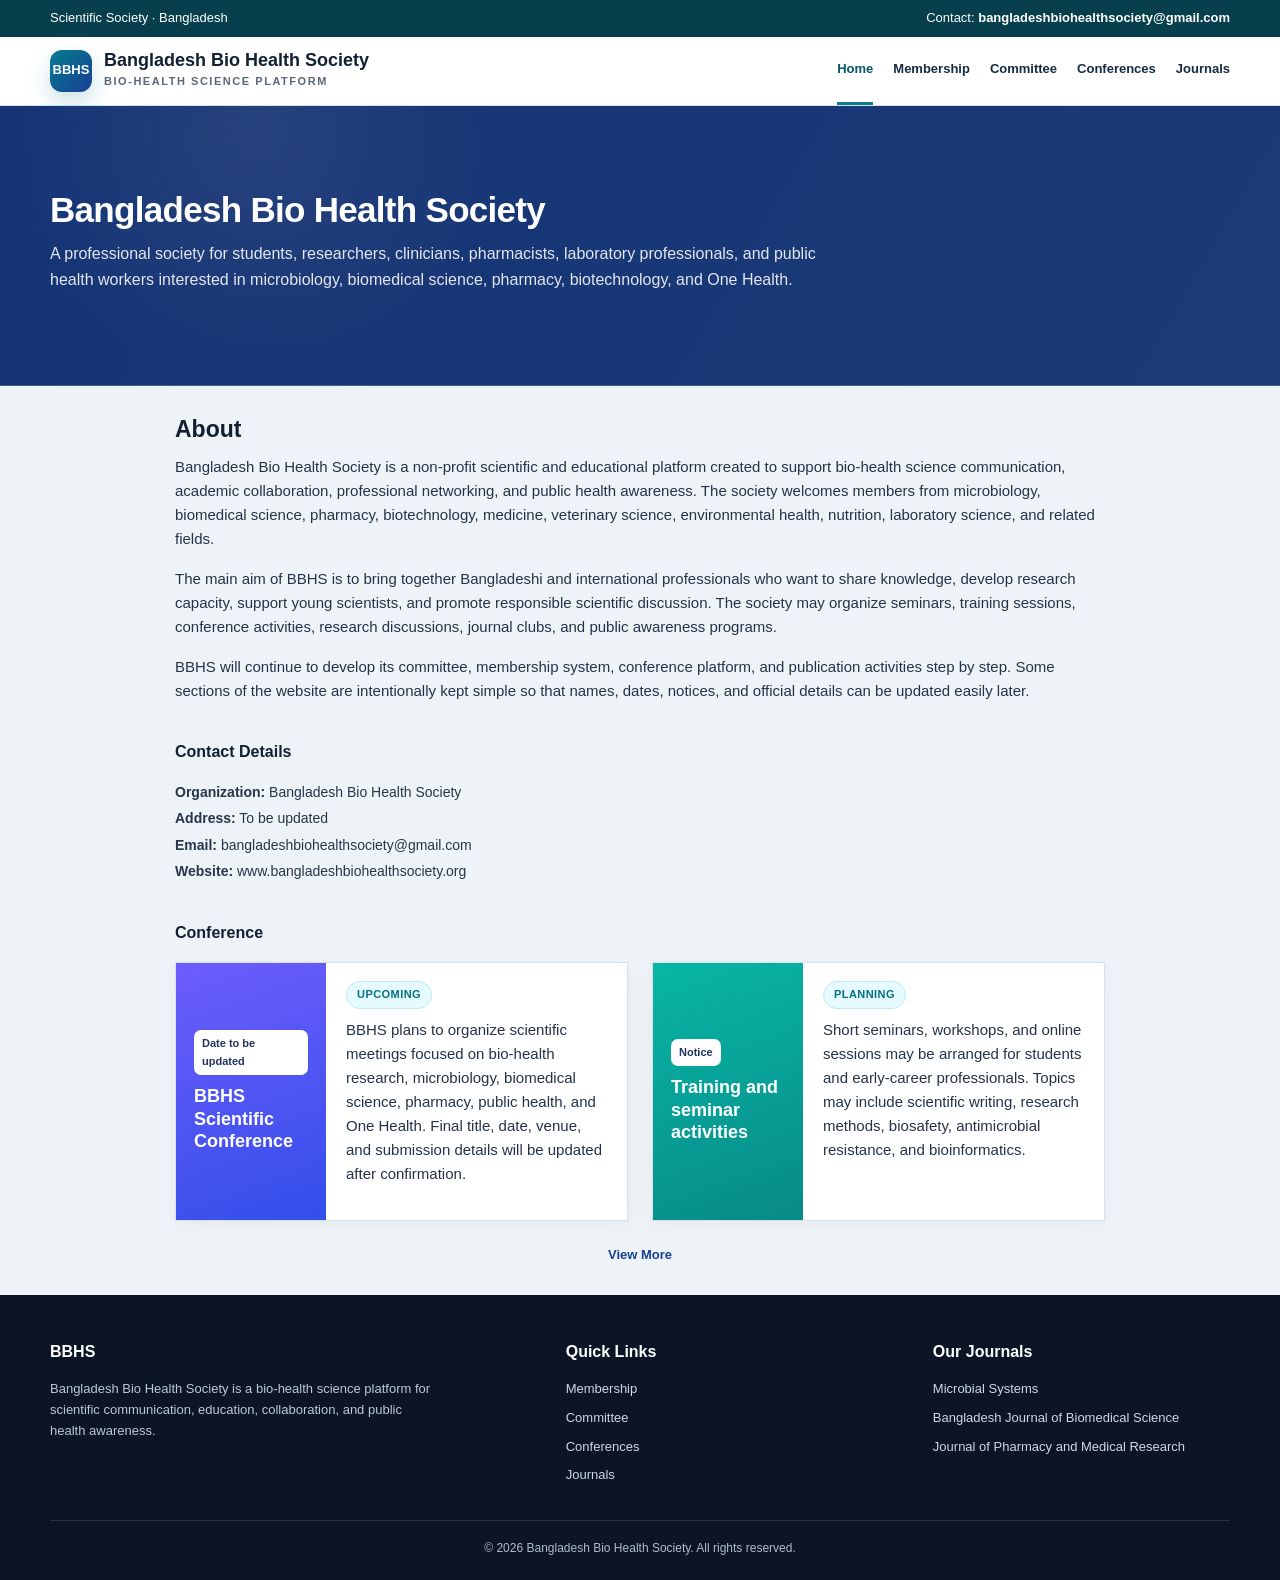
==== commit 66dc6d74: "Add files via upload" ====
--- a/index.html
+++ b/index.html
@@ -3,10 +3,8 @@
 <head>
   <meta charset="utf-8">
   <meta name="viewport" content="width=device-width, initial-scale=1">
-  <meta name="google-site-verification" content="JIqV328DRq_LT47KMx-2oBVfChodqlxEiTCil3zM54I" />
-  <title>Bangladesh Bio Health Society | BBHS</title>
-  <meta name="description" content="Official website of Bangladesh Bio Health Society.">
-  <link rel="canonical" href="https://www.bangladeshbiohealthsociety.org/">
+  <title>Bangladesh Bio Health Society</title>
+  <meta name="description" content="Bangladesh Bio Health Society is a professional platform for bio-health science communication, education, collaboration, and public health awareness.">
   <link rel="stylesheet" href="style.css">
 </head>
 <body>
@@ -20,112 +18,98 @@
   <div class="container nav">
     <a class="brand" href="index.html" aria-label="Bangladesh Bio Health Society home">
       <span class="brand-mark">BBHS</span>
-      <span>Bangladesh Bio Health Society <small>Bio-health science platform</small></span>
+      <span><strong>Bangladesh Bio Health Society</strong><small>Bio-health science platform</small></span>
     </a>
+    <button class="nav-toggle" type="button" aria-expanded="false" aria-label="Open menu">Menu</button>
     <nav class="menu" aria-label="Main navigation">
       <a class="active" href="index.html">Home</a>
-<a class="" href="about.html">About</a>
-<a class="" href="focus.html">Focus Areas</a>
-<a class="" href="membership.html">Membership</a>
-<a class="" href="governance.html">Governance</a>
-<a class="" href="events.html">Events</a>
-<a class="" href="publications.html">Publications</a>
-<a class="" href="contact.html">Contact</a>
+      <a href="membership.html">Membership</a>
+      <a href="committee.html">Committee</a>
+      <a href="conferences.html">Conferences</a>
+      <a href="journals.html">Journals</a>
     </nav>
   </div>
 </header>
 <main>
   <section class="hero">
-    <div class="container hero-grid">
-      <div>
-        <span class="eyebrow">BBHS · Bangladesh</span>
-        <h1>Advancing Bioscience, Biomedical Research, and Public Health in Bangladesh</h1>
-        <p class="lead">A professional scientific society connecting researchers, clinicians, academics, students, and health professionals across bioscience, biomedical research, microbiology, One Health, and public health.</p>
-        <div class="btn-row">
-          <a class="btn btn-primary" href="membership.html">Apply for Membership</a>
-          <a class="btn btn-light" href="resources.html">Explore Resources</a>
-        </div>
-        <div class="hero-bottom-strip">
-          <div class="mini-card"><h3>Research network</h3><p>Connect universities, laboratories, clinicians, and early-career researchers for collaboration.</p></div>
-          <div class="mini-card"><h3>Training programs</h3><p>Develop scientific writing, bioinformatics, data presentation, and research communication skills.</p></div>
-          <div class="mini-card"><h3>Health awareness</h3><p>Share evidence-based educational materials on health topics relevant to Bangladesh.</p></div>
-        </div>
-      </div>
-      <aside class="hero-card">
-        <h2>What BBHS will do</h2>
-        <p>BBHS will focus on practical activities that make the society useful for members, students, researchers, and the wider health-science community.</p>
-        <div class="function-list">
-          <div class="function-item"><div class="function-icon">01</div><div><h3>Scientific collaboration</h3><p>Build a professional network for research exchange, mentorship, and interdisciplinary collaboration.</p></div></div>
-          <div class="function-item"><div class="function-icon">02</div><div><h3>Training and resources</h3><p>Provide curated resources, webinars, workshops, and practical guidance for research and learning.</p></div></div>
-          <div class="function-item"><div class="function-icon">03</div><div><h3>Public health communication</h3><p>Promote responsible science communication and evidence-based public health awareness.</p></div></div>
-        </div>
-      </aside>
+    <div class="container">
+      <h1>Bangladesh Bio Health Society</h1>
+      <p>A professional society for students, researchers, clinicians, pharmacists, laboratory professionals, and public health workers interested in microbiology, biomedical science, pharmacy, biotechnology, and One Health.</p>
     </div>
   </section>
 
-  <section class="about-band">
-    <div class="container feature-grid">
-      <div class="feature-card">
-        <span class="eyebrow">Society overview</span>
-        <h2>A professional platform for science, health, and collaboration</h2>
-        <p>Bangladesh Bio Health Society is being developed as an inclusive professional society for researchers, clinicians, academics, students, laboratory professionals, biotechnology professionals, and public health workers.</p>
-        <p>The society will support scientific meetings, research training, educational resources, public health awareness, and links to trustworthy biomedical information.</p>
-        <div class="btn-row">
-          <a class="btn btn-primary" href="about.html">Read about BBHS</a>
-          <a class="btn btn-light" href="focus.html">View focus areas</a>
+  <section class="home-main">
+    <div class="container content-box">
+      <h2>About</h2>
+      <p>Bangladesh Bio Health Society is a non-profit scientific and educational platform created to support bio-health science communication, academic collaboration, professional networking, and public health awareness. The society welcomes members from microbiology, biomedical science, pharmacy, biotechnology, medicine, veterinary science, environmental health, nutrition, laboratory science, and related fields.</p>
+      <p>The main aim of BBHS is to bring together Bangladeshi and international professionals who want to share knowledge, develop research capacity, support young scientists, and promote responsible scientific discussion. The society may organize seminars, training sessions, conference activities, research discussions, journal clubs, and public awareness programs.</p>
+      <p>BBHS will continue to develop its committee, membership system, conference platform, and publication activities step by step. Some sections of the website are intentionally kept simple so that names, dates, notices, and official details can be updated easily later.</p>
+
+      <div class="contact-block">
+        <h3>Contact Details</h3>
+        <div class="contact-lines">
+          <div><strong>Organization:</strong> Bangladesh Bio Health Society</div>
+          <div><strong>Address:</strong> To be updated</div>
+          <div><strong>Email:</strong> bangladeshbiohealthsociety@gmail.com</div>
+          <div><strong>Website:</strong> www.bangladeshbiohealthsociety.org</div>
         </div>
       </div>
-      <div class="visual-card" aria-label="Scientific illustration">
-        <svg viewBox="0 0 520 280" role="img" aria-label="Scientific network illustration">
-          <defs>
-            <linearGradient id="g1" x1="0" x2="1" y1="0" y2="1">
-              <stop offset="0%" stop-color="#7de8df"/>
-              <stop offset="100%" stop-color="#ffd37d"/>
-            </linearGradient>
-          </defs>
-          <circle cx="260" cy="140" r="90" fill="rgba(255,255,255,.12)"/>
-          <circle cx="260" cy="140" r="54" fill="url(#g1)" opacity=".92"/>
-          <g stroke="rgba(255,255,255,.75)" stroke-width="3">
-            <line x1="260" y1="140" x2="120" y2="70"/>
-            <line x1="260" y1="140" x2="410" y2="78"/>
-            <line x1="260" y1="140" x2="110" y2="215"/>
-            <line x1="260" y1="140" x2="415" y2="215"/>
-          </g>
-          <g fill="#ffffff">
-            <circle cx="120" cy="70" r="25"/><circle cx="410" cy="78" r="25"/>
-            <circle cx="110" cy="215" r="25"/><circle cx="415" cy="215" r="25"/>
-          </g>
-          <g fill="#073d49" font-family="Arial" font-weight="700" font-size="18">
-            <text x="103" y="77">DNA</text><text x="395" y="85">LAB</text>
-            <text x="94" y="222">AMR</text><text x="399" y="222">PH</text>
-          </g>
-        </svg>
-        <h3>Connected science ecosystem</h3>
-        <p>Bioscience, biomedical research, microbiology, and public health can work together through a society-based platform.</p>
-      </div>
-    </div>
-  </section>
 
-  <section>
-    <div class="container">
-      <div class="section-title">
-        <div class="label">Priority areas</div>
-        <h2>Useful from the first day</h2>
-        <p>The site now includes membership application, curated resources, a health-watch style publication section, and detailed focus areas.</p>
-      </div>
-      <div class="cards">
-        <article class="card"><h3>Membership application</h3><p>Students, researchers, professors, clinicians, and professionals can submit their interest through a structured form.</p><a class="btn btn-light" href="membership.html">Apply now</a></article>
-        <article class="card"><h3>Research resources</h3><p>Curated links for literature search, reference management, coding, free books, and bioinformatics tools.</p><a class="btn btn-light" href="resources.html">Open resources</a></article>
-        <article class="card"><h3>Publication links</h3><p>Health-watch content, educational notes, Microbial Systems information, and society communication updates.</p><a class="btn btn-light" href="publications.html">View publications</a></article>
+      <div class="home-conferences">
+        <h3>Conference</h3>
+        <div class="conference-row">
+          <article class="conference-card">
+            <div class="conference-date">
+              <span class="date-pill">Date to be updated</span>
+              <strong>BBHS Scientific Conference</strong>
+            </div>
+            <div class="conference-body">
+              <span class="badge">Upcoming</span>
+              <p>BBHS plans to organize scientific meetings focused on bio-health research, microbiology, biomedical science, pharmacy, public health, and One Health. Final title, date, venue, and submission details will be updated after confirmation.</p>
+            </div>
+          </article>
+          <article class="conference-card">
+            <div class="conference-date teal">
+              <span class="date-pill">Notice</span>
+              <strong>Training and seminar activities</strong>
+            </div>
+            <div class="conference-body">
+              <span class="badge">Planning</span>
+              <p>Short seminars, workshops, and online sessions may be arranged for students and early-career professionals. Topics may include scientific writing, research methods, biosafety, antimicrobial resistance, and bioinformatics.</p>
+            </div>
+          </article>
+        </div>
+        <a class="view-more" href="conferences.html">View More</a>
       </div>
     </div>
   </section>
 </main>
 <footer>
-  <div class="container">
-    <div>© 2026 Bangladesh Bio Health Society. All rights reserved.</div>
-    <div><a href="contact.html">Contact</a></div>
+  <div class="container footer-main">
+    <div>
+      <h3>BBHS</h3>
+      <p>Bangladesh Bio Health Society is a bio-health science platform for scientific communication, education, collaboration, and public health awareness.</p>
+    </div>
+    <div>
+      <h3>Quick Links</h3>
+      <div class="footer-links">
+        <a href="membership.html">Membership</a>
+        <a href="committee.html">Committee</a>
+        <a href="conferences.html">Conferences</a>
+        <a href="journals.html">Journals</a>
+      </div>
+    </div>
+    <div>
+      <h3>Our Journals</h3>
+      <div class="footer-links">
+        <a href="journals.html">Microbial Systems</a>
+        <a href="journals.html">Bangladesh Journal of Biomedical Science</a>
+        <a href="journals.html">Journal of Pharmacy and Medical Research</a>
+      </div>
+    </div>
   </div>
+  <div class="container copyright">© 2026 Bangladesh Bio Health Society. All rights reserved.</div>
 </footer>
+<script src="script.js"></script>
 </body>
-</html>+</html>
--- a/style.css
+++ b/style.css
@@ -1,260 +1,134 @@
-/* Bangladesh Bio Health Society - Premium website system */
 :root{
-  --primary:#055f73;
-  --primary-2:#047c89;
-  --primary-dark:#053742;
-  --secondary:#10a7a2;
-  --teal-soft:#e8f8f8;
-  --gold:#d89b24;
-  --gold-soft:#fff4dc;
-  --ink:#072f3a;
-  --ink-2:#173f4c;
-  --muted:#5f7582;
-  --bg:#f3fafb;
-  --white:#ffffff;
-  --line:#cfe3e9;
-  --line-soft:#e7f0f3;
-  --shadow:0 24px 70px rgba(5,55,66,.14);
-  --shadow-soft:0 14px 36px rgba(5,55,66,.09);
-  --radius:24px;
+  --blue:#173f93;
+  --blue-dark:#0c2457;
+  --navy:#0b1526;
+  --teal:#077c8f;
+  --teal-dark:#07566a;
+  --bg:#eef3f7;
+  --card:#ffffff;
+  --text:#122033;
+  --muted:#5b6878;
+  --line:#d8e1ea;
+  --soft:#f7fafc;
+  --gold:#f2bd4b;
+  --shadow:0 14px 35px rgba(17,35,58,.08);
 }
 *{box-sizing:border-box}
 html{scroll-behavior:smooth}
-body{
-  margin:0;
-  font-family:Arial, Helvetica, sans-serif;
-  color:var(--ink);
-  background:var(--bg);
-  line-height:1.65;
-  text-rendering:optimizeLegibility;
+body{margin:0;font-family:Arial,Helvetica,sans-serif;background:var(--bg);color:var(--text);line-height:1.6}
+a{color:inherit;text-decoration:none}
+a:hover{text-decoration:underline}
+.container{width:min(1180px,calc(100% - 48px));margin:0 auto}
+.topbar{background:#073f4d;color:#fff;font-size:13px}
+.topbar .container{display:flex;justify-content:space-between;gap:18px;padding:8px 0}
+.topbar a{color:#fff;font-weight:700}
+.site-header{background:#fff;border-bottom:1px solid var(--line);position:sticky;top:0;z-index:10}
+.nav{min-height:64px;display:flex;align-items:center;justify-content:space-between;gap:20px}
+.brand{display:flex;align-items:center;gap:12px;text-decoration:none;color:var(--text)}
+.brand:hover{text-decoration:none}
+.brand-mark{width:42px;height:42px;border-radius:12px;background:linear-gradient(135deg,var(--teal),var(--blue));color:#fff;display:grid;place-items:center;font-weight:800;font-size:13px;box-shadow:0 10px 22px rgba(7,124,143,.22)}
+.brand strong{display:block;font-size:18px;line-height:1.05}
+.brand small{display:block;font-size:11px;letter-spacing:.14em;text-transform:uppercase;color:var(--muted);font-weight:700;margin-top:3px}
+.menu{display:flex;align-items:center;gap:20px;font-size:13px;font-weight:700}
+.menu a{padding:22px 0;border-bottom:3px solid transparent;color:#162b43;text-decoration:none}
+.menu a.active,.menu a:hover{color:var(--teal-dark);border-bottom-color:var(--teal);text-decoration:none}
+.nav-toggle{display:none;border:1px solid var(--line);background:#fff;border-radius:8px;padding:8px 12px;font-weight:700;color:var(--text)}
+.hero{background:linear-gradient(rgba(18,44,103,.78),rgba(18,44,103,.78)),radial-gradient(circle at 20% 10%,rgba(255,255,255,.35),transparent 24%),linear-gradient(120deg,#1b4ea4,#3f6fb3);color:#fff;border-bottom:1px solid rgba(255,255,255,.18)}
+.hero .container{padding:54px 0 62px}
+.hero h1{margin:0 0 12px;max-width:850px;font-size:35px;line-height:1.14;letter-spacing:-.02em}
+.hero p{margin:0;max-width:780px;font-size:16px;color:rgba(255,255,255,.88)}
+.page-title{padding:36px 0 24px}
+.page-title h1{margin:0;font-size:34px;line-height:1.15;letter-spacing:-.02em}
+.page-title p{max-width:760px;margin:10px 0 0;color:var(--muted)}
+section{padding:30px 0}
+.home-main{background:var(--bg)}
+.content-box{background:transparent;max-width:930px}
+.content-box h2{font-size:23px;margin:0 0 12px;line-height:1.2}
+.content-box p{font-size:15px;margin:0 0 16px;color:#243347}
+.contact-block{margin-top:36px}
+.contact-block h3,.home-conferences h3{margin:0 0 16px;font-size:16px}
+.contact-lines{font-size:14px;color:#25364a}
+.contact-lines div{margin:4px 0}
+.home-conferences{margin-top:38px;max-width:1000px}
+.conference-row{display:grid;grid-template-columns:1fr 1fr;gap:24px}
+.conference-card{display:grid;grid-template-columns:150px 1fr;background:#fff;min-height:150px;border:1px solid var(--line);box-shadow:0 4px 18px rgba(17,35,58,.04)}
+.conference-date{padding:18px;color:#fff;background:linear-gradient(160deg,#6d5dfc,#334eea);display:flex;flex-direction:column;justify-content:center;gap:10px}
+.conference-date.teal{background:linear-gradient(160deg,#08b6a5,#078a88)}
+.date-pill{display:inline-block;background:#fff;color:#23335f;border-radius:7px;padding:5px 8px;font-size:11px;font-weight:700;align-self:flex-start}
+.conference-date strong{font-size:18px;line-height:1.25}
+.conference-body{padding:18px 20px;font-size:14px;color:#314257}
+.badge{display:inline-block;background:#e6fbff;color:#067082;border:1px solid #bdeaf0;border-radius:999px;padding:4px 10px;font-size:11px;font-weight:800;text-transform:uppercase;letter-spacing:.04em;margin-bottom:9px}
+.view-more{display:block;text-align:center;margin:24px auto 0;color:var(--blue);font-size:13px;font-weight:800}
+.card-grid{display:grid;grid-template-columns:repeat(3,1fr);gap:24px}
+.card{background:#fff;border:1px solid var(--line);border-radius:12px;padding:26px;box-shadow:var(--shadow)}
+.card h2,.card h3{margin:0 0 10px;line-height:1.25}
+.card p{margin:0 0 12px;color:var(--muted);font-size:14px}
+.member-grid{display:grid;grid-template-columns:repeat(3,1fr);gap:24px;margin-top:10px}
+.member-card{background:#fff;border:1px solid var(--line);border-radius:10px;padding:28px 18px;text-align:center;min-height:245px;box-shadow:0 8px 26px rgba(17,35,58,.05)}
+.avatar{width:82px;height:82px;border-radius:50%;margin:0 auto 16px;background:linear-gradient(135deg,#dbeafe,#b6f3ee);border:4px solid #f6fbff;display:grid;place-items:center;color:var(--teal-dark);font-weight:800;font-size:20px}
+.member-card h3{font-size:16px;margin:0 0 5px}
+.member-card .role{font-size:12px;font-weight:800;color:var(--blue);margin-bottom:8px}
+.member-card p{font-size:13px;color:var(--muted);margin:0 0 12px}
+.load-btn{display:block;margin:26px auto 0;border:none;background:var(--blue);color:#fff;border-radius:8px;padding:11px 20px;font-weight:800;cursor:pointer}
+.journal-wrap{display:grid;grid-template-columns:1.2fr 1fr 1fr;gap:24px;align-items:stretch}
+.journal-card{background:#fff;border:1px solid var(--line);border-radius:14px;padding:28px;box-shadow:var(--shadow);position:relative;overflow:hidden}
+.journal-card.featured{grid-row:span 2;background:linear-gradient(180deg,#fff,#f8fbff)}
+.journal-label{font-size:11px;letter-spacing:.12em;text-transform:uppercase;font-weight:900;color:var(--teal-dark);margin-bottom:12px}
+.journal-cover{width:118px;height:156px;border-radius:8px;background:linear-gradient(140deg,#0a5172,#17a398);color:#fff;display:flex;align-items:flex-end;padding:14px;font-weight:900;line-height:1.15;margin-bottom:18px;box-shadow:0 18px 28px rgba(7,124,143,.18)}
+.journal-cover.orange{background:linear-gradient(140deg,#9c431f,#e87936)}
+.journal-cover.green{background:linear-gradient(140deg,#064e3b,#22c55e)}
+.journal-card h2,.journal-card h3{margin:0 0 10px;line-height:1.22}
+.journal-card p{color:var(--muted);font-size:14px;margin:0 0 14px}
+.btn{display:inline-flex;align-items:center;justify-content:center;border-radius:8px;padding:11px 16px;font-weight:800;font-size:13px;border:1px solid transparent;text-decoration:none;cursor:pointer}
+.btn:hover{text-decoration:none}
+.btn-primary{background:var(--teal);color:#fff}
+.btn-dark{background:var(--blue);color:#fff}
+.btn-light{background:#fff;color:var(--teal-dark);border-color:#cde5ea}
+.notice{background:#fff7e6;border:1px solid #ffd68b;color:#6a4700;border-radius:12px;padding:16px 18px;font-size:14px}
+/* membership page: kept in the earlier simple form style */
+.membership-section{background:linear-gradient(180deg,#f1fbfd,#eef7f9);border-top:1px solid #c9e1e8;padding:56px 0}
+.membership-layout{display:grid;grid-template-columns:380px 1fr;gap:34px;align-items:start}
+.member-types{display:grid;gap:18px}
+.type-card{background:#fff;border:1px solid #b9d9e4;border-radius:14px;padding:24px;min-height:132px;box-shadow:0 12px 34px rgba(7,124,143,.06)}
+.type-card h3{margin:0 0 8px;font-size:18px;color:#023849}
+.type-card p{margin:0;color:#5a6b78;font-size:14px}
+.form-card{background:#fff;border:1px solid #b9d9e4;border-radius:18px;padding:28px;box-shadow:0 18px 45px rgba(7,124,143,.10);max-width:520px}
+.form-card h2{margin:0 0 12px;font-size:20px;color:#023849}
+.form-card p{margin:0 0 18px;color:#60717d;font-size:13px}
+.form-grid{display:grid;grid-template-columns:1fr 1fr;gap:14px}
+.form-field{display:flex;flex-direction:column;gap:7px}
+.form-field.full{grid-column:1/-1}
+label{font-size:12px;font-weight:900;color:#012f3f}
+input,select,textarea{width:100%;border:1px solid #a9ccd8;border-radius:9px;padding:12px 13px;font-family:inherit;font-size:14px;color:#1d2d3a;background:#fff}
+textarea{min-height:96px;resize:vertical}
+.submit-btn{width:100%;margin-top:15px;background:var(--teal);color:#fff;border:none;border-radius:999px;padding:13px 18px;font-weight:900;cursor:pointer}
+.form-note{font-size:11px;color:#697985;margin-top:10px}
+footer{background:var(--navy);color:#cbd9e6;margin-top:0}
+.footer-main{display:grid;grid-template-columns:1.35fr .9fr .9fr;gap:70px;padding:44px 0 34px;border-bottom:1px solid rgba(255,255,255,.12)}
+footer h3{color:#fff;margin:0 0 14px;font-size:16px}
+footer p{margin:0;color:#b9c8d8;font-size:13px;max-width:390px}
+.footer-links{display:grid;gap:8px;font-size:13px}
+.footer-links a{color:#cbd9e6}
+.copyright{text-align:center;font-size:12px;color:#aebccd;padding:18px 0 22px}
+.hidden-members{display:none}
+@media (max-width:920px){
+  .container{width:min(100% - 30px,1180px)}
+  .nav{align-items:flex-start;padding:12px 0;flex-wrap:wrap}
+  .nav-toggle{display:block;margin-top:4px}
+  .menu{display:none;width:100%;flex-direction:column;align-items:flex-start;gap:0;border-top:1px solid var(--line);padding-top:8px}
+  .menu.open{display:flex}
+  .menu a{padding:11px 0;border-bottom:0}
+  .hero .container{padding:42px 0}
+  .hero h1,.page-title h1{font-size:28px}
+  .conference-row,.member-grid,.card-grid,.journal-wrap,.membership-layout,.footer-main{grid-template-columns:1fr}
+  .conference-card{grid-template-columns:1fr}
+  .membership-layout{gap:22px}
+  .form-card{max-width:100%}
 }
-a{color:inherit;text-decoration:none}
-.container{width:min(1180px, calc(100% - 42px));margin:0 auto}
-.topbar{
-  background:linear-gradient(90deg,#04333d,#075f73);
-  color:#dff8fa;
-  padding:8px 0;
-  font-size:14px;
+@media (max-width:620px){
+  .topbar .container{display:block;text-align:left}
+  .brand strong{font-size:15px}
+  .brand small{font-size:9px;letter-spacing:.1em}
+  .form-grid{grid-template-columns:1fr}
+  .page-title{padding-top:28px}
 }
-.topbar .container{display:flex;justify-content:space-between;gap:16px;flex-wrap:wrap;align-items:center}
-.topbar a{color:#fff;font-weight:800}
-.site-header{
-  position:sticky;
-  top:0;
-  z-index:20;
-  background:rgba(255,255,255,.97);
-  border-bottom:1px solid var(--line);
-  backdrop-filter:blur(16px);
-}
-.nav{min-height:82px;display:flex;align-items:center;justify-content:space-between;gap:22px}
-.brand{display:flex;align-items:center;gap:13px;color:var(--primary-dark);font-weight:900;letter-spacing:-.03em;font-size:22px}
-.brand-mark{
-  width:52px;height:52px;border-radius:17px;
-  background:linear-gradient(135deg,var(--primary),var(--secondary));
-  color:#fff;display:grid;place-items:center;font-size:15px;
-  box-shadow:0 14px 30px rgba(16,167,162,.28);
-}
-.brand small{display:block;color:var(--muted);font-size:12px;text-transform:uppercase;letter-spacing:.12em;margin-top:-3px}
-.menu{display:flex;gap:17px;font-weight:800;font-size:14px;color:#2b4b58;align-items:center;flex-wrap:wrap}
-.menu a{padding:9px 0;border-bottom:2px solid transparent}
-.menu a:hover,.menu a.active{color:var(--primary);border-color:var(--secondary)}
-.hero{
-  background:
-    radial-gradient(circle at 11% 18%, rgba(16,167,162,.22), transparent 29%),
-    radial-gradient(circle at 88% 14%, rgba(216,155,36,.20), transparent 30%),
-    linear-gradient(135deg,#e7f8fa 0%, #ffffff 50%, #fff8ea 100%);
-  padding:92px 0 78px;
-  overflow:hidden;
-}
-.hero-grid{display:grid;grid-template-columns:1.02fr .98fr;gap:54px;align-items:center}
-.eyebrow{
-  display:inline-flex;align-items:center;gap:8px;padding:7px 14px;background:#fff;
-  border:1px solid #bde5e8;border-radius:999px;color:var(--primary);
-  font-size:13px;font-weight:900;text-transform:uppercase;letter-spacing:.1em;
-  box-shadow:0 8px 18px rgba(5,55,66,.06);
-}
-h1{margin:24px 0 20px;color:var(--ink);font-size:clamp(42px,5.6vw,68px);line-height:1.03;letter-spacing:-.058em}
-.lead{color:#315464;font-size:20px;max-width:760px;margin:0 0 28px}
-.btn-row{display:flex;gap:14px;flex-wrap:wrap;margin-top:26px}
-.btn{
-  display:inline-flex;justify-content:center;align-items:center;gap:8px;border-radius:999px;
-  padding:12px 20px;font-weight:900;border:1px solid transparent;transition:.18s ease;cursor:pointer;
-}
-.btn-primary{background:linear-gradient(135deg,var(--primary),var(--primary-2));color:#fff;box-shadow:0 14px 28px rgba(5,95,115,.25)}
-.btn-primary:hover{background:linear-gradient(135deg,var(--primary-dark),var(--primary));transform:translateY(-1px)}
-.btn-light{background:#fff;color:var(--primary);border-color:#bfe0e7;box-shadow:0 10px 24px rgba(5,55,66,.06)}
-.btn-light:hover{border-color:var(--primary);transform:translateY(-1px)}
-.hero-card{
-  background:rgba(255,255,255,.92);
-  border:1px solid var(--line);
-  border-radius:32px;
-  padding:34px;
-  box-shadow:var(--shadow);
-  position:relative;
-}
-.hero-card:before{
-  content:"";
-  position:absolute;
-  inset:18px -18px -18px 18px;
-  background:linear-gradient(135deg,rgba(16,167,162,.24),rgba(216,155,36,.12));
-  border-radius:32px;
-  z-index:-1;
-}
-.hero-card h2{margin:0 0 10px;color:var(--ink);font-size:31px;line-height:1.15;letter-spacing:-.04em}
-.hero-card p{color:var(--muted);margin:0}
-.function-list{display:grid;gap:14px;margin-top:20px}
-.function-item{
-  display:grid;grid-template-columns:44px 1fr;gap:13px;align-items:start;
-  padding:15px;border:1px solid var(--line);background:#f8fcfd;border-radius:18px;
-}
-.function-icon{
-  width:44px;height:44px;border-radius:14px;display:grid;place-items:center;
-  background:#e1f6f6;color:var(--primary);font-size:18px;font-weight:900;
-}
-.function-item h3{margin:0 0 3px;color:#083945;font-size:17px}
-.function-item p{margin:0;color:var(--muted);font-size:14px;line-height:1.5}
-.hero-bottom-strip{margin-top:34px;display:grid;grid-template-columns:repeat(3,1fr);gap:16px}
-.mini-card{
-  background:rgba(255,255,255,.88);border:1px solid var(--line);border-radius:20px;padding:19px;
-  box-shadow:0 12px 30px rgba(5,55,66,.08);
-}
-.mini-card h3{margin:0 0 7px;color:#083945;font-size:18px}
-.mini-card p{margin:0;color:var(--muted);font-size:14px;line-height:1.5}
-section{padding:78px 0}
-.page-hero{
-  background:linear-gradient(135deg,#eaf9fb 0%,#ffffff 60%,#fff7e7 100%);
-  padding:70px 0 58px;
-  border-bottom:1px solid var(--line);
-}
-.page-hero h1{font-size:clamp(38px,5vw,60px);max-width:920px}
-.page-hero p{font-size:19px;color:#405967;max-width:900px}
-.section-title{max-width:820px;text-align:center;margin:0 auto 40px}
-.section-title .label{color:var(--secondary);font-size:13px;font-weight:900;text-transform:uppercase;letter-spacing:.14em}
-.section-title h2{color:var(--ink);margin:8px 0 12px;font-size:clamp(30px,4vw,46px);line-height:1.14;letter-spacing:-.04em}
-.section-title p{color:var(--muted);font-size:18px;margin:0}
-.cards{display:grid;grid-template-columns:repeat(3,1fr);gap:24px}
-.card{
-  background:#fff;border:1px solid var(--line);border-radius:var(--radius);padding:30px;
-  box-shadow:var(--shadow-soft);min-height:230px;
-}
-.card h3{margin:0 0 10px;color:#083945;font-size:23px;line-height:1.25}
-.card p{color:var(--muted);margin:0 0 14px}
-.card .btn{margin-top:16px}
-.about-band{background:#fff;border-top:1px solid var(--line);border-bottom:1px solid var(--line)}
-.about-grid{display:grid;grid-template-columns:.92fr 1.08fr;gap:42px;align-items:start}
-.panel{
-  background:linear-gradient(135deg,var(--primary),var(--primary-dark));
-  color:#fff;border-radius:32px;padding:36px;box-shadow:var(--shadow)
-}
-.panel h2{margin:0 0 14px;font-size:34px;letter-spacing:-.04em;line-height:1.15}
-.panel p{color:#e1f7fa;margin:0 0 20px}
-.checklist{list-style:none;margin:0;padding:0;display:grid;gap:13px}
-.checklist li{color:#eafcff;display:flex;gap:10px;align-items:flex-start}
-.checklist li:before{content:"✓";color:#96f2e8;font-weight:900}
-.text-block h2{color:var(--ink);font-size:38px;line-height:1.15;letter-spacing:-.04em;margin:0 0 16px}
-.text-block p{color:#4b6370;font-size:17px;margin:0 0 16px}
-.pill-row{display:flex;flex-wrap:wrap;gap:10px;margin-top:22px}
-.pill{padding:8px 12px;border-radius:999px;background:#e8f6f7;color:var(--primary);font-weight:900;font-size:13px}
-.detail-section{
-  background:#fff;border:1px solid var(--line);border-radius:30px;padding:36px;margin-bottom:24px;
-  box-shadow:var(--shadow-soft);
-}
-.detail-section h2{margin:0 0 12px;color:var(--ink);font-size:32px;line-height:1.15;letter-spacing:-.03em}
-.detail-section p{color:#4b6370;font-size:17px;margin:0 0 14px}
-.detail-list{margin:14px 0 0;padding-left:20px;color:#4b6370}
-.detail-list li{margin:7px 0}
-.table-wrap{overflow-x:auto;background:#fff;border:1px solid var(--line);border-radius:var(--radius);box-shadow:var(--shadow-soft)}
-table{width:100%;border-collapse:collapse;min-width:720px}
-th,td{text-align:left;padding:16px;border-bottom:1px solid var(--line);vertical-align:top}
-th{background:#eef8fa;color:#0b3a49}
-tr:last-child td{border-bottom:0}
-.notice{background:#fff8e8;border:1px solid #f7d994;border-radius:18px;padding:18px;color:#63440b}
-.contact-grid{display:grid;grid-template-columns:1fr 1fr;gap:24px}
-.contact-box{background:#fff;border:1px solid var(--line);border-radius:24px;padding:30px;box-shadow:var(--shadow-soft)}
-.contact-box h3{margin:0 0 12px;color:#0b3a49;font-size:24px}
-.contact-box p{color:var(--muted);margin:0 0 16px}
-.contact-item{padding:14px 0;border-bottom:1px solid var(--line)}
-.contact-item:last-child{border-bottom:0}
-.contact-item strong{display:block;color:#0b2f3b}
-.contact-item span,.contact-item a{color:var(--muted)}
-.form-card{background:#fff;border:1px solid var(--line);border-radius:30px;box-shadow:var(--shadow);padding:32px}
-.form-grid{display:grid;grid-template-columns:1fr 1fr;gap:18px}
-.form-group{display:flex;flex-direction:column;gap:7px}
-.form-group.full{grid-column:1 / -1}
-label{font-weight:800;color:#0b3a49;font-size:14px}
-input,select,textarea{width:100%;border:1px solid #cfe0e6;border-radius:14px;padding:13px 14px;font:inherit;color:var(--ink);background:#fff;outline:none}
-input:focus,select:focus,textarea:focus{border-color:var(--secondary);box-shadow:0 0 0 4px rgba(14,165,164,.12)}
-textarea{min-height:130px;resize:vertical}
-.help-text{font-size:13px;color:var(--muted);margin-top:12px}
-.feature-grid{display:grid;grid-template-columns:1.1fr .9fr;gap:28px;align-items:stretch}
-.feature-card{
-  background:#fff;border:1px solid var(--line);border-radius:34px;padding:34px;box-shadow:var(--shadow);
-}
-.feature-card h2{font-size:36px;line-height:1.12;letter-spacing:-.04em;margin:0 0 14px;color:var(--ink)}
-.feature-card p{color:#4b6370;font-size:17px}
-.visual-card{
-  border-radius:34px;padding:28px;min-height:360px;
-  background:radial-gradient(circle at 25% 20%, rgba(16,167,162,.28), transparent 34%),
-             radial-gradient(circle at 80% 15%, rgba(216,155,36,.22), transparent 30%),
-             linear-gradient(135deg,#073d49,#0a7183);
-  color:#fff;position:relative;overflow:hidden;box-shadow:var(--shadow);
-}
-.visual-card svg{width:100%;height:260px;display:block}
-.visual-card h3{margin:12px 0 6px;font-size:24px}
-.visual-card p{margin:0;color:#dff8fa}
-.resource-grid{display:grid;grid-template-columns:repeat(2,1fr);gap:24px}
-.resource-card{
-  background:#fff;border:1px solid var(--line);border-radius:28px;padding:28px;box-shadow:var(--shadow-soft)
-}
-.resource-card h3{margin:0 0 12px;font-size:24px;color:var(--ink)}
-.link-list{display:grid;gap:11px;margin:0;padding:0;list-style:none}
-.link-list a{
-  display:flex;justify-content:space-between;gap:16px;align-items:center;
-  padding:12px 14px;border:1px solid var(--line-soft);border-radius:14px;background:#f9fcfd;
-  color:#174b5a;font-weight:800;
-}
-.link-list a:hover{border-color:var(--secondary);background:#eefafa}
-.link-list small{display:block;color:var(--muted);font-weight:400;margin-top:3px}
-.journal-note{background:#eef8fa;border:1px solid #cde8ee;border-radius:18px;padding:18px;color:#2f5360}
-footer{background:#062f3a;color:#d8f4f7;padding:34px 0;font-size:14px}
-footer .container{display:flex;justify-content:space-between;align-items:center;flex-wrap:wrap;gap:18px}
-footer a{color:#fff;font-weight:700}
-@media(max-width:1020px){
-  .hero-grid,.about-grid,.contact-grid,.feature-grid{grid-template-columns:1fr}
-  .cards,.resource-grid{grid-template-columns:1fr 1fr}
-  .menu{display:none}
-}
-@media(max-width:680px){
-  .container{width:min(100% - 28px,1180px)}
-  .hero{padding:64px 0 50px}
-  .hero-bottom-strip,.stats,.cards,.resource-grid,.form-grid{grid-template-columns:1fr}
-  .form-group.full{grid-column:auto}
-  h1{font-size:38px}
-  .lead{font-size:17px}
-  .function-item{grid-template-columns:1fr}
-}
-
-
-/* Simple news/resources update */
-.simple-news-wrap{display:grid;grid-template-columns:1.05fr .95fr;gap:30px;align-items:stretch}
-.simple-news-card{
-  background:#fff;border:1px solid var(--line);border-radius:30px;padding:34px;box-shadow:var(--shadow);
-}
-.simple-news-card h2{font-size:34px;line-height:1.16;letter-spacing:-.035em;margin:0 0 12px;color:var(--ink)}
-.simple-news-card p{font-size:17px;color:#4b6370;margin:0 0 14px}
-.news-meta{display:flex;gap:10px;flex-wrap:wrap;margin:0 0 18px}
-.news-meta span{font-size:12px;text-transform:uppercase;letter-spacing:.08em;font-weight:900;color:var(--primary);background:#e8f8f8;border:1px solid var(--line);padding:7px 10px;border-radius:999px}
-.clean-illustration{
-  background:linear-gradient(135deg,#055f73,#073742);border-radius:30px;min-height:390px;color:#fff;
-  padding:32px;display:flex;flex-direction:column;justify-content:center;box-shadow:var(--shadow);overflow:hidden;
-}
-.clean-illustration svg{width:100%;height:auto;max-height:255px}
-.clean-illustration h3{font-size:26px;margin:18px 0 8px;color:#fff}
-.clean-illustration p{color:#dff8fa;margin:0}
-.simple-grid{display:grid;grid-template-columns:repeat(3,1fr);gap:24px}
-.simple-card{background:#fff;border:1px solid var(--line);border-radius:24px;padding:26px;box-shadow:var(--shadow-soft)}
-.simple-card h3{margin:0 0 10px;color:var(--ink);font-size:22px}
-.simple-card p{margin:0 0 15px;color:#5f7582}
-.resource-simple{display:grid;grid-template-columns:repeat(2,1fr);gap:24px}
-.resource-simple .resource-card{min-height:auto}
-@media(max-width:900px){.simple-news-wrap,.resource-simple{grid-template-columns:1fr}.simple-grid{grid-template-columns:1fr}}
